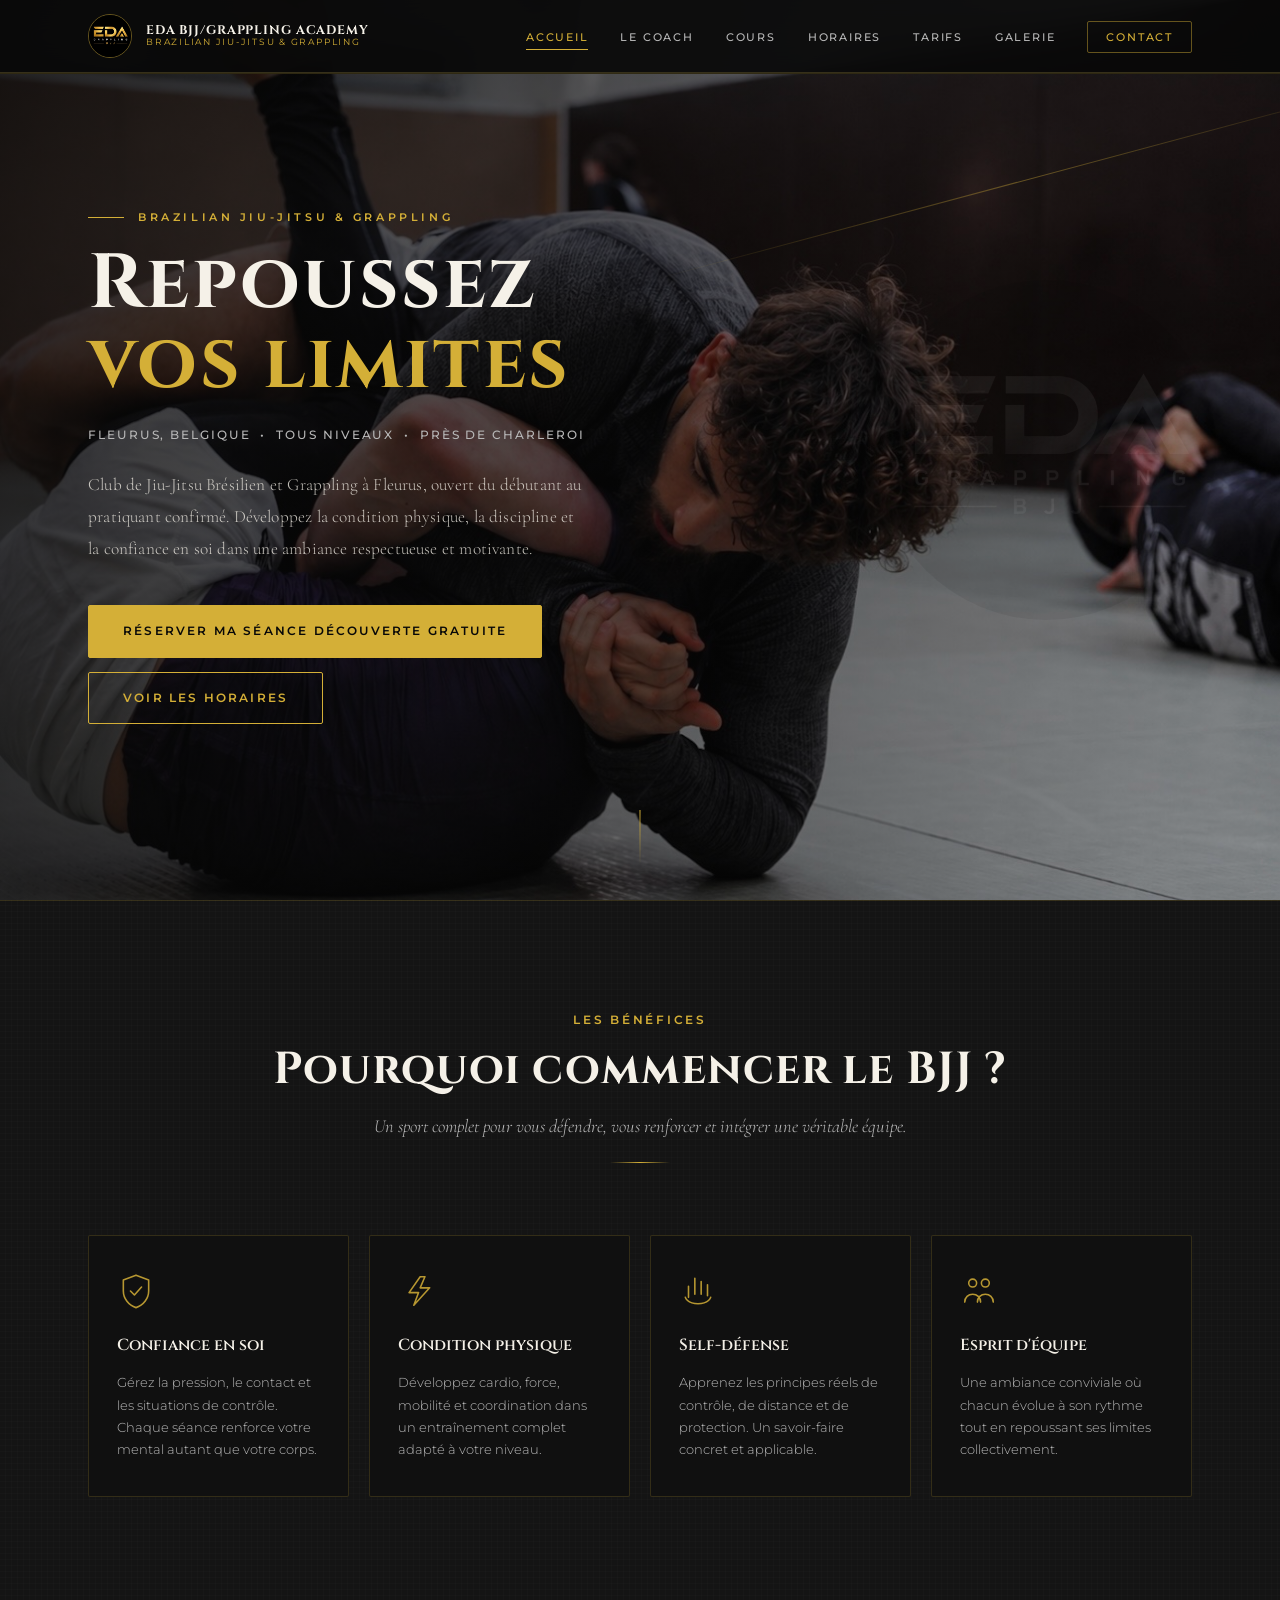
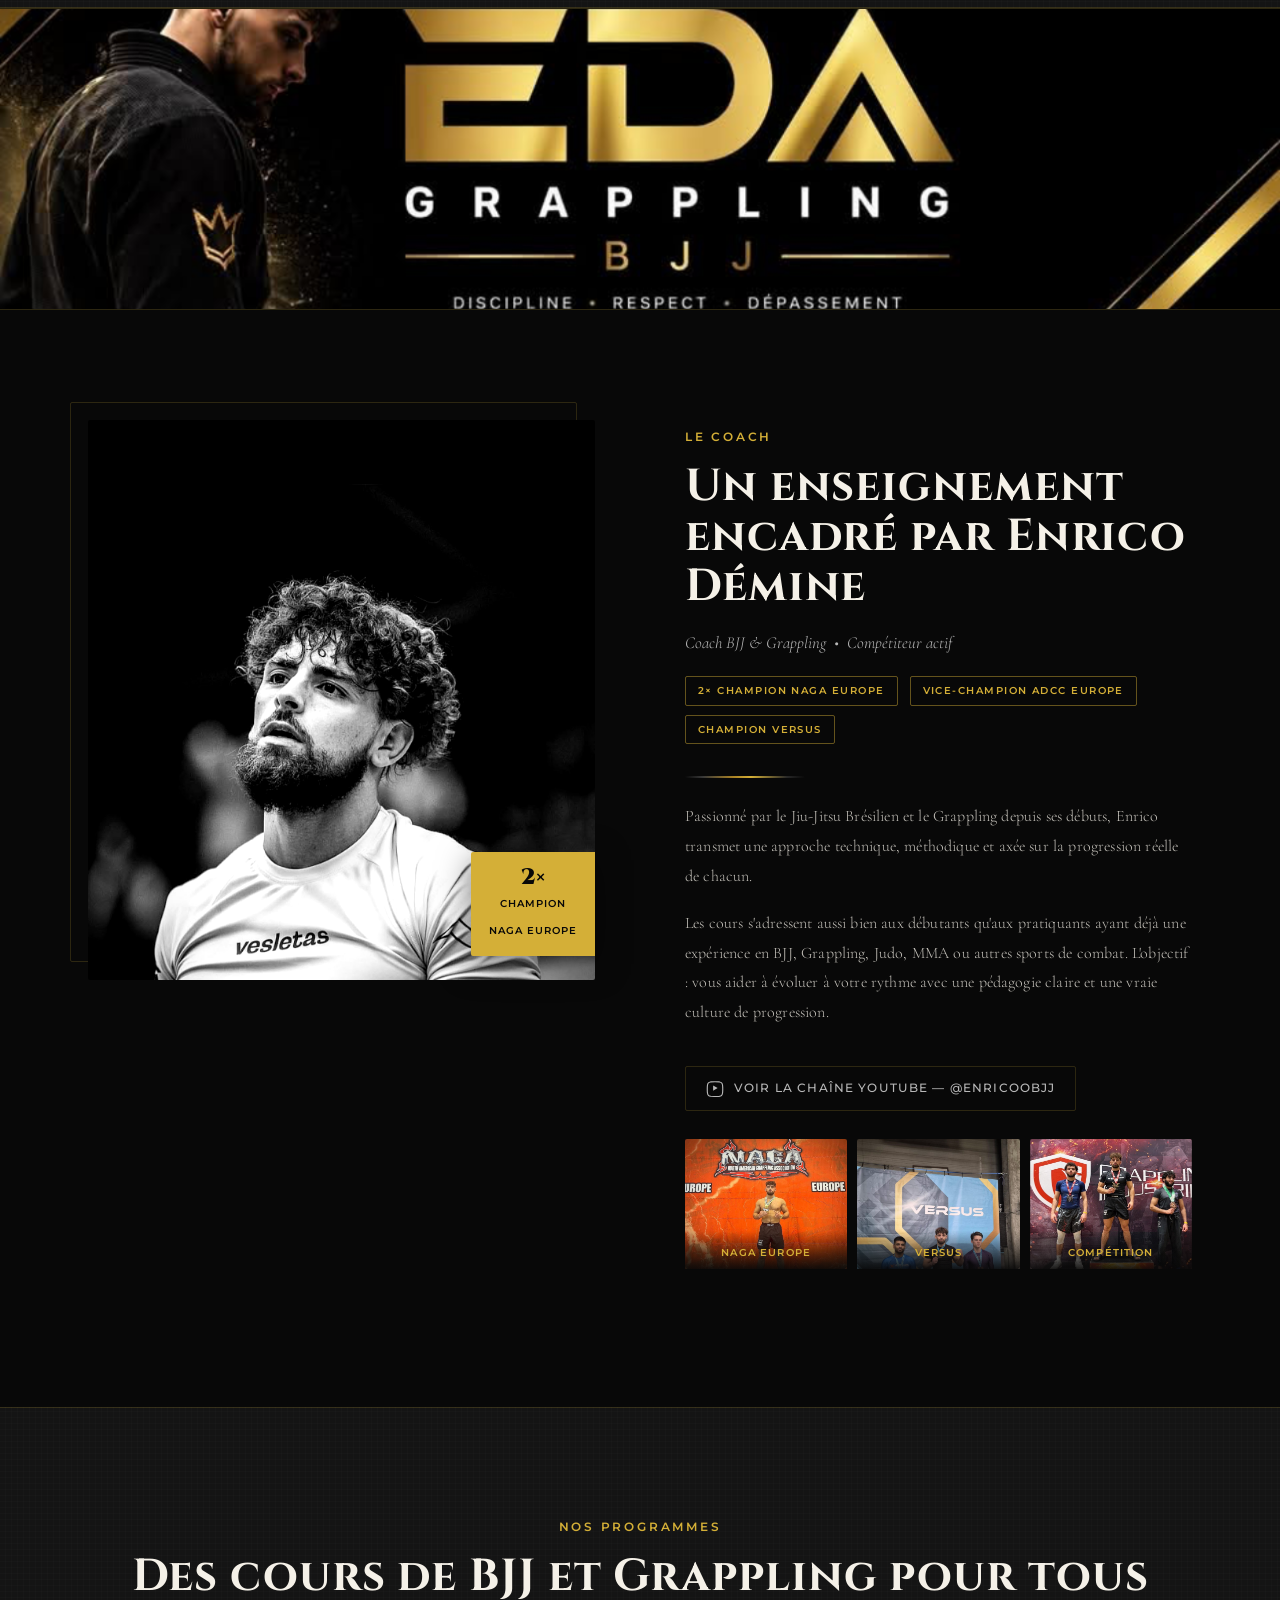
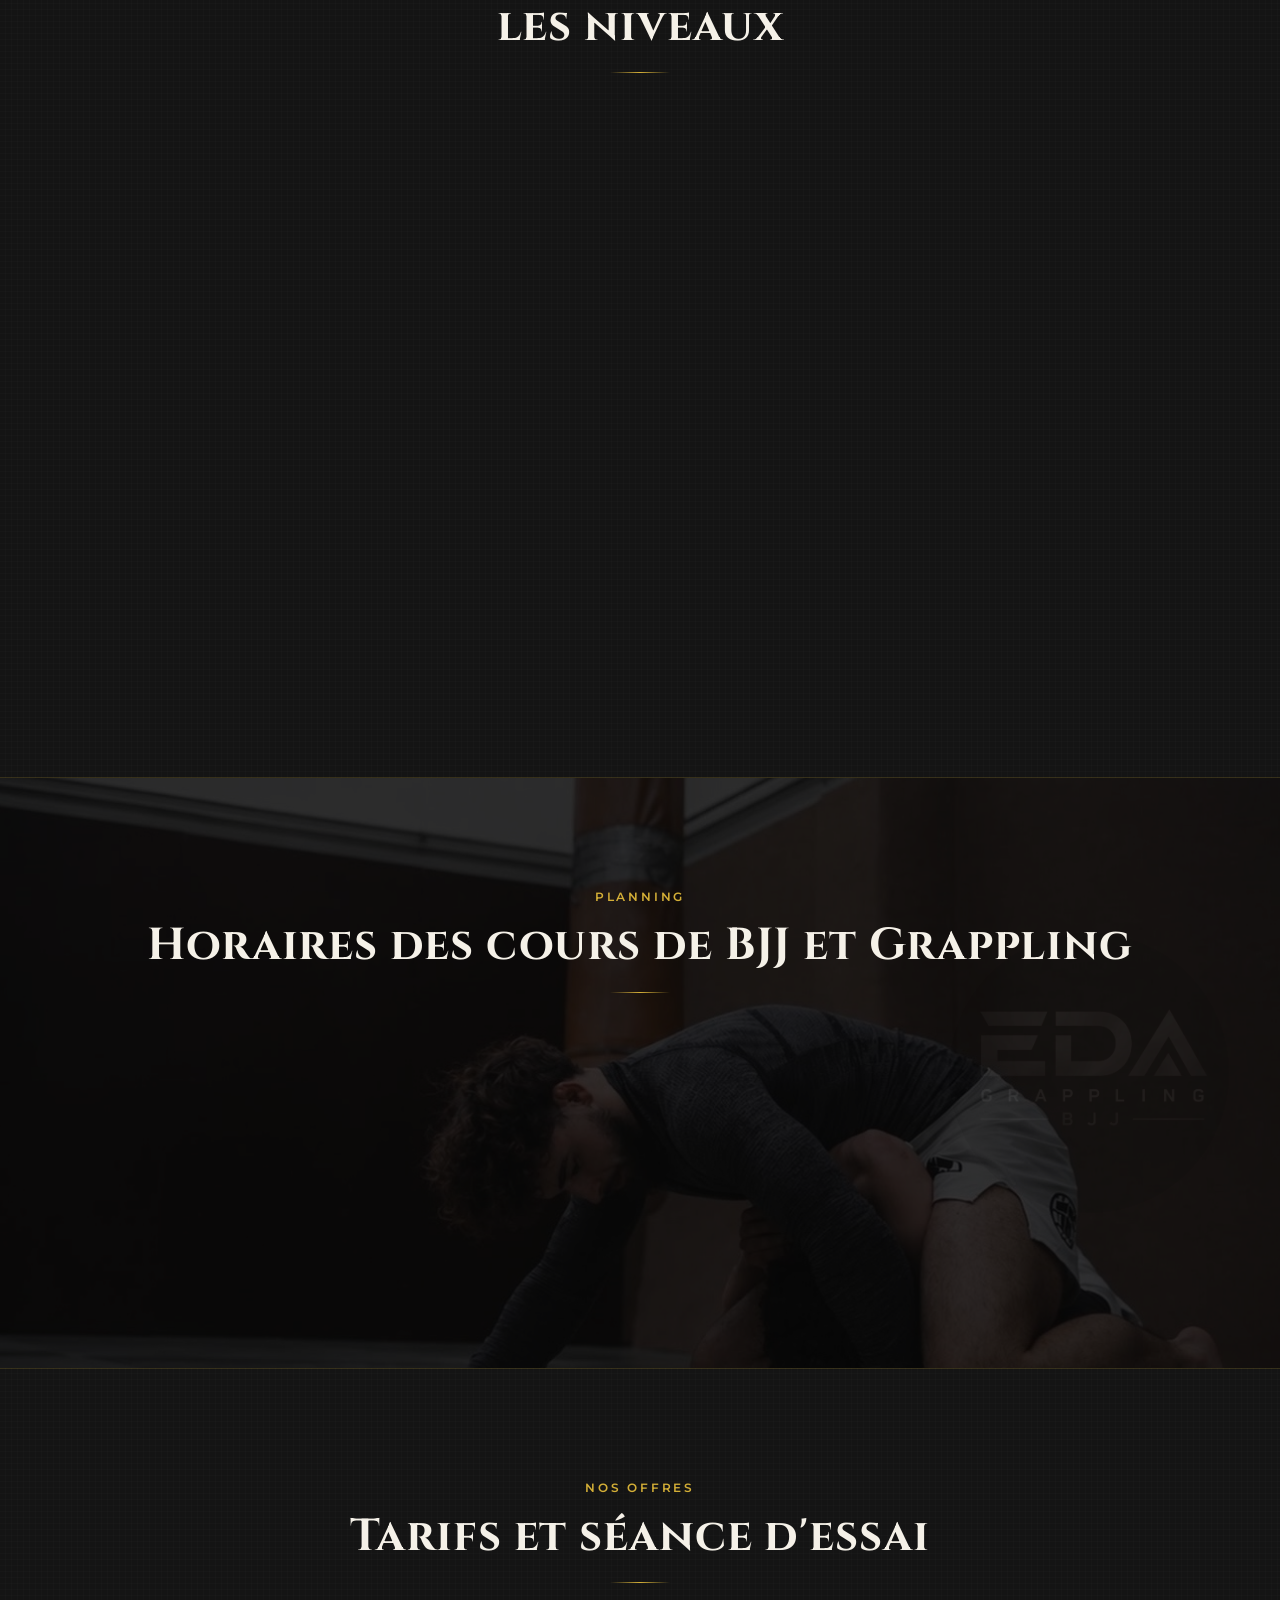
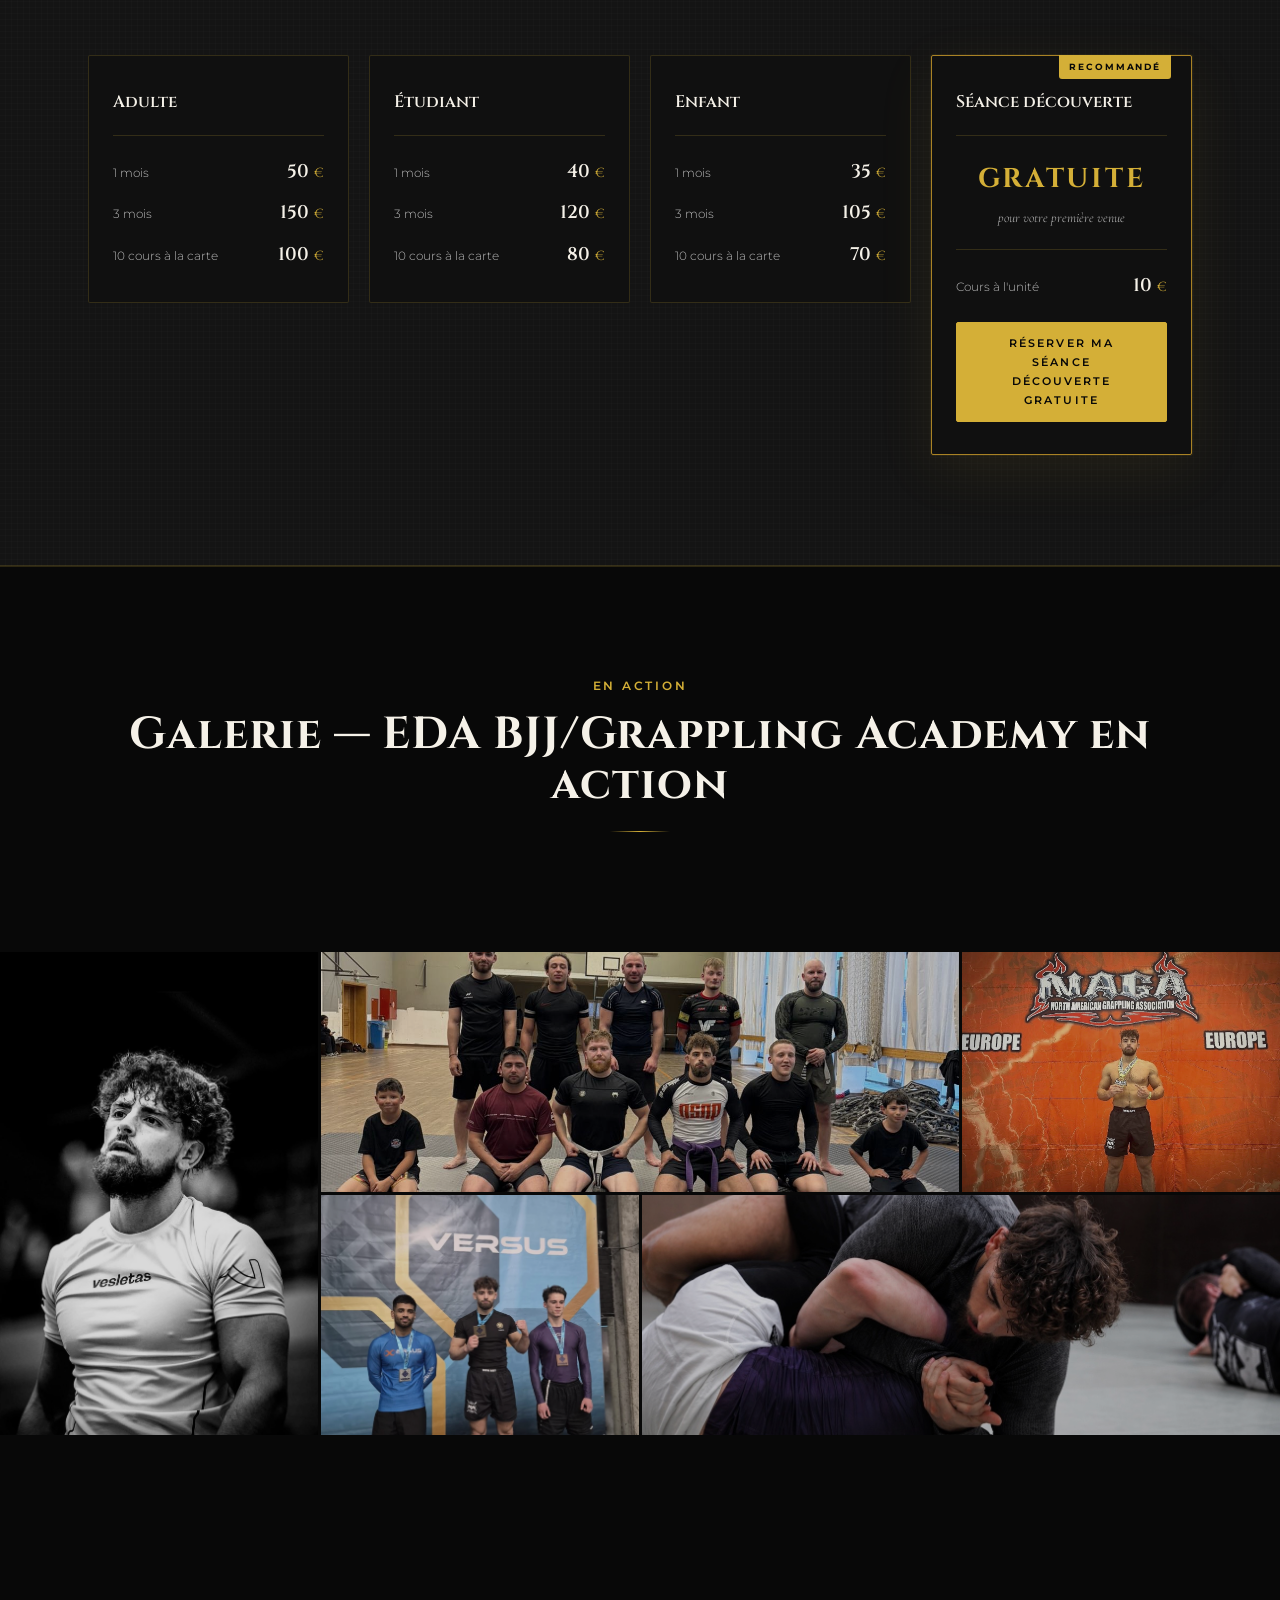
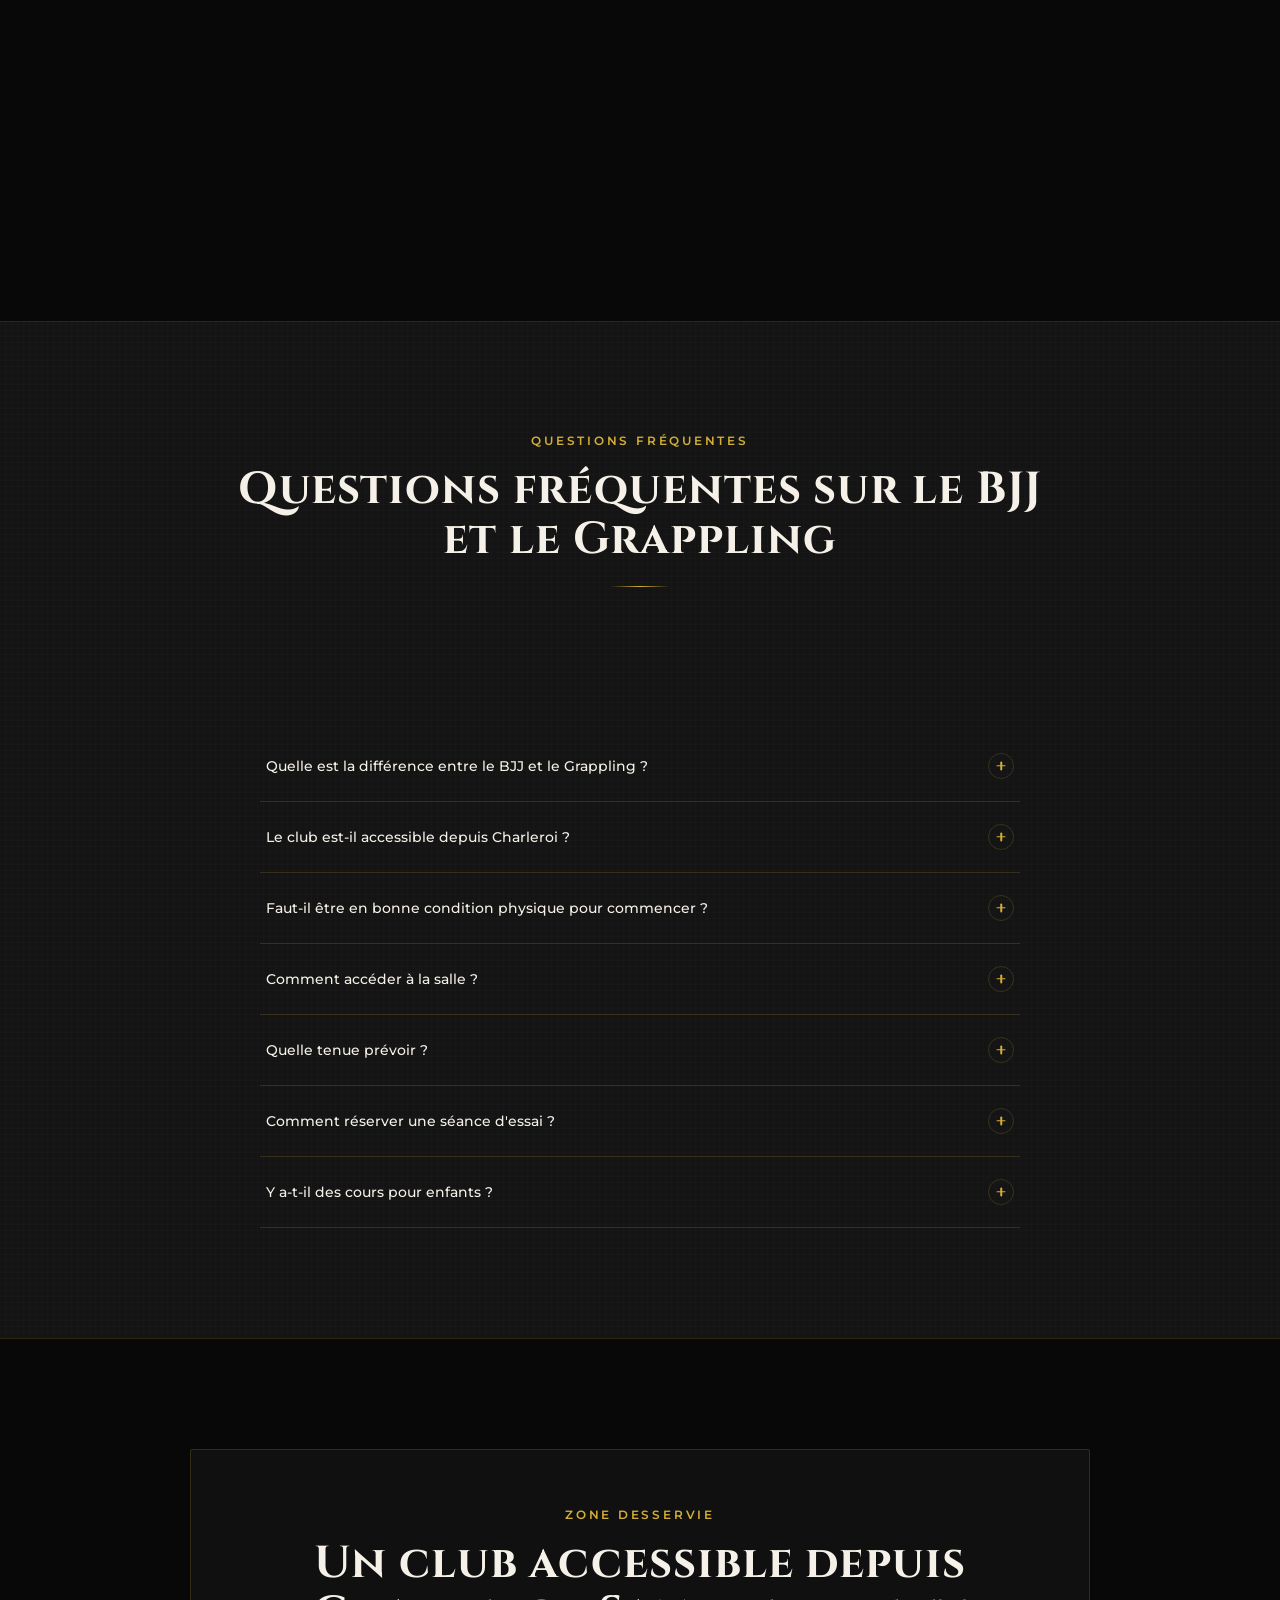
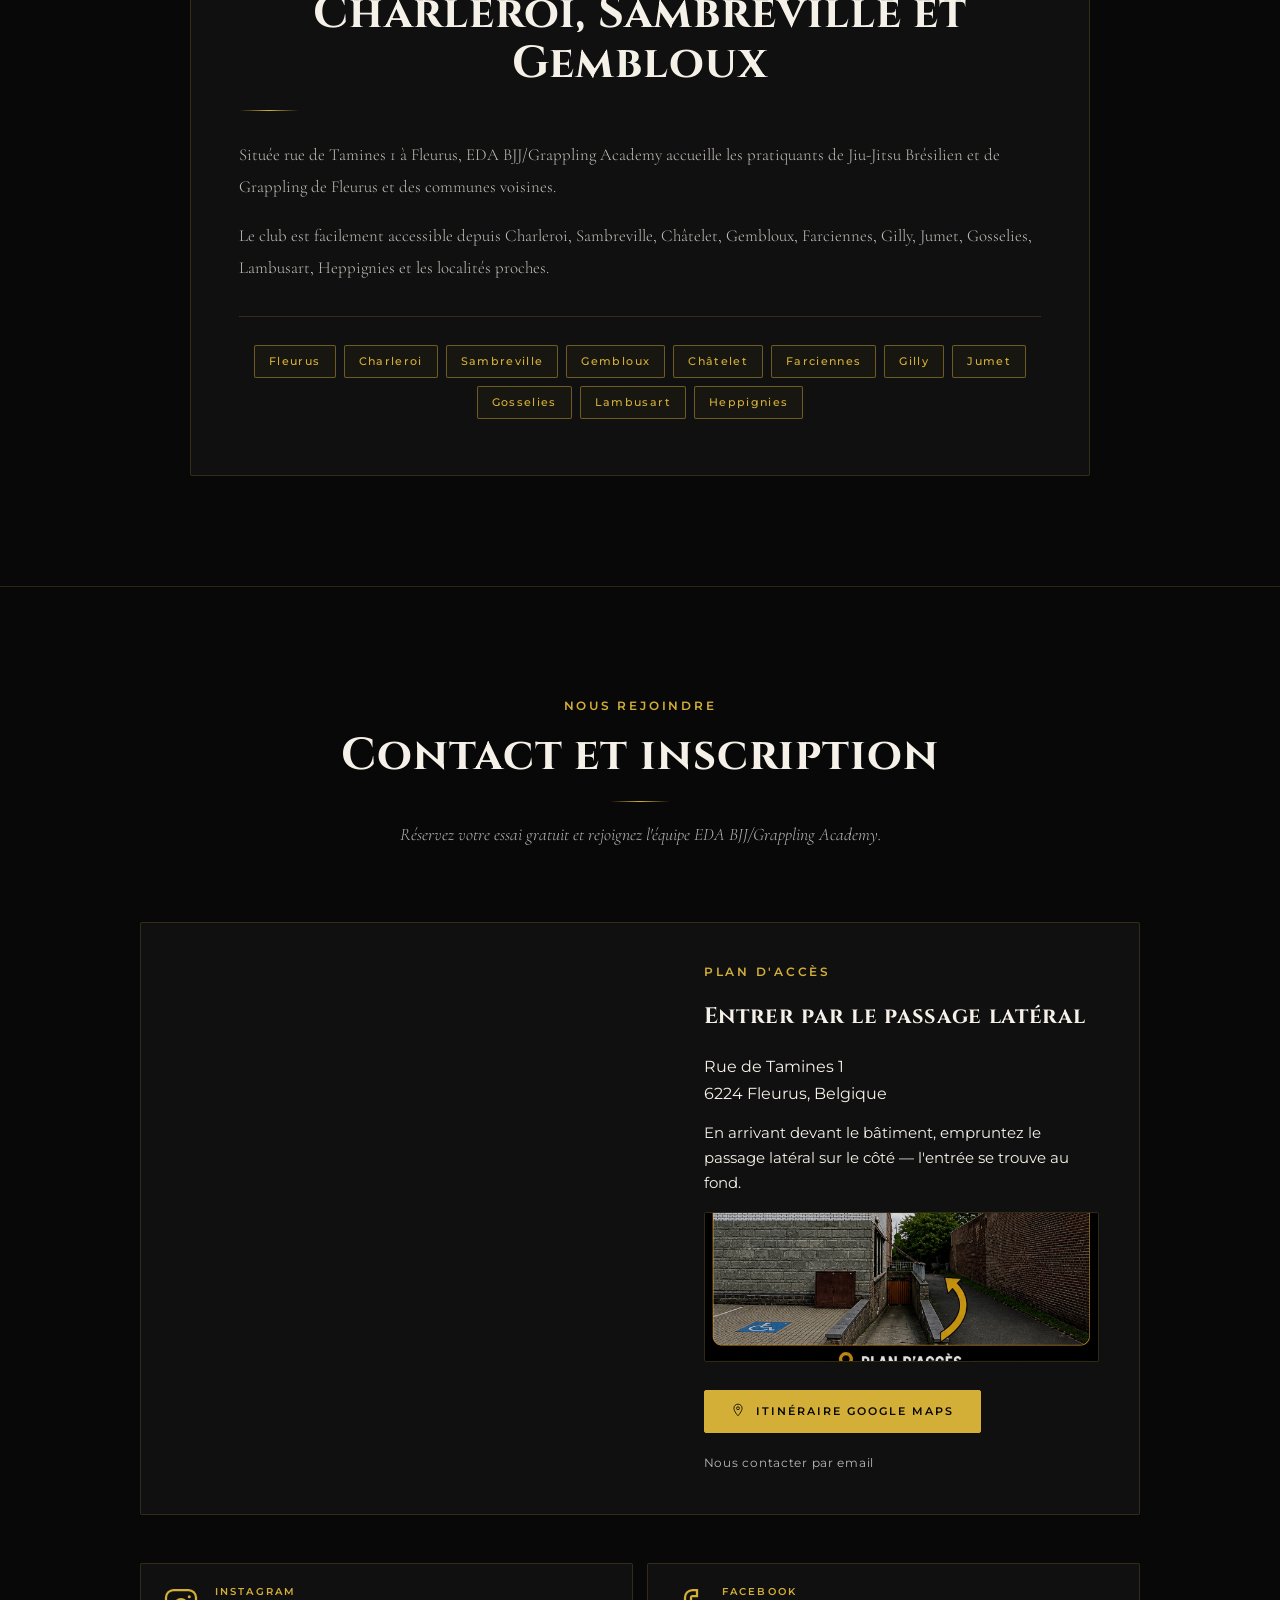
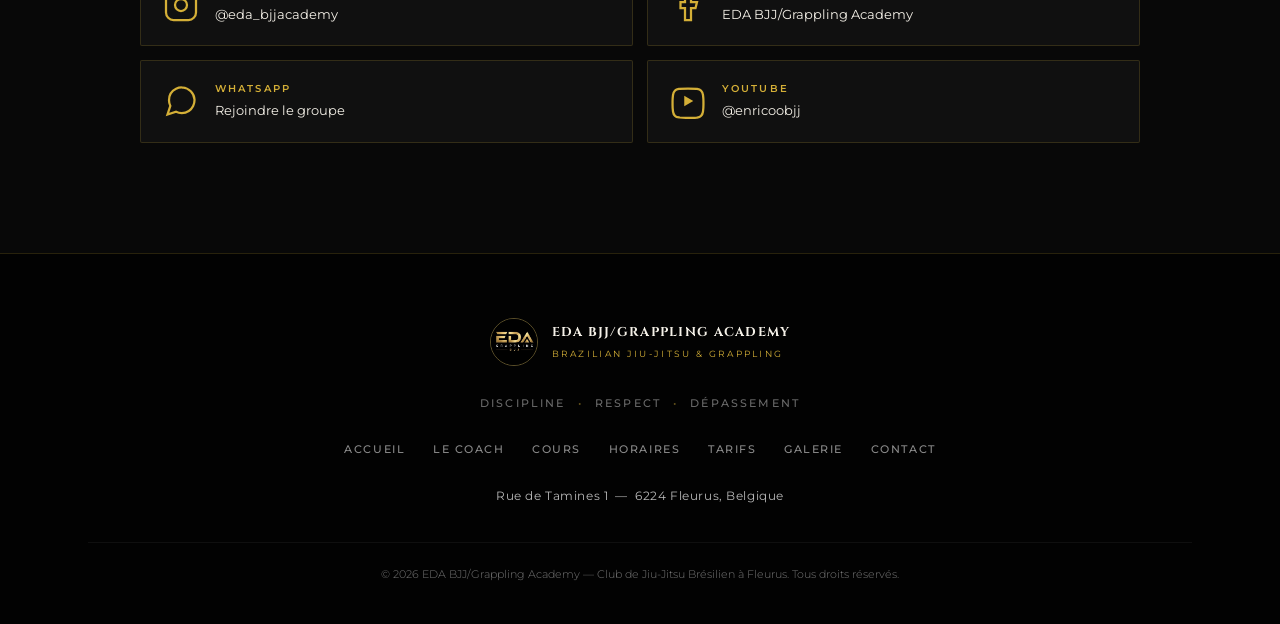
==== index.html @ 8103c277 "Initial commit — EDA BJJ/Grappling Academy v5" ====
﻿<!DOCTYPE html>
<html lang="fr">
<head>
  <meta charset="UTF-8" />
  <meta name="viewport" content="width=device-width, initial-scale=1.0" />
  <meta name="theme-color" content="#080808" />

  <!-- ============================================================ SEO -->
  <title>EDA BJJ/Grappling Academy – Club BJJ & Grappling à Fleurus | Près de Charleroi</title>
  <meta name="description" content="Cours de Jiu-Jitsu Brésilien et Grappling à Fleurus avec Enrico Démine. Accessible depuis Charleroi, Sambreville, Gembloux et Châtelet. Séance d'essai gratuite." />
  <meta name="keywords" content="Jiu-Jitsu Brésilien Fleurus, BJJ Fleurus, Grappling Fleurus, club JJB Fleurus, cours BJJ Charleroi, Grappling Charleroi, club combat au sol Fleurus, BJJ Sambreville, Grappling Gembloux, Enrico Démine, EDA BJJ Grappling Academy" />
  <meta name="author" content="EDA BJJ/Grappling Academy" />
  <meta name="robots" content="index, follow, max-image-preview:large" />
  <meta name="geo.region" content="BE-WHT" />
  <meta name="geo.placename" content="Fleurus" />
  <meta name="geo.position" content="50.4839;4.5478" />
  <meta name="ICBM" content="50.4839, 4.5478" />
  <link rel="canonical" href="https://eda-academy.netlify.app/" />

  <!-- Open Graph (Facebook, WhatsApp, LinkedIn) -->
  <meta property="og:type" content="website" />
  <meta property="og:locale" content="fr_BE" />
  <meta property="og:title" content="EDA BJJ/Grappling Academy | BJJ & Grappling à Fleurus" />
  <meta property="og:description" content="Cours de Jiu-Jitsu Brésilien et Grappling à Fleurus avec Enrico Démine. Club accessible depuis Charleroi, Sambreville, Gembloux et Châtelet." />
  <meta property="og:image" content="https://eda-academy.netlify.app/assets/images/hero-sparring-nogi.jpg" />
  <meta property="og:image:alt" content="Brazilian Jiu-Jitsu et Grappling à EDA BJJ/Grappling Academy Fleurus" />
  <meta property="og:url" content="https://eda-academy.netlify.app/" />
  <meta property="og:site_name" content="EDA BJJ/Grappling Academy" />

  <!-- Twitter Card -->
  <meta name="twitter:card" content="summary_large_image" />
  <meta name="twitter:title" content="EDA BJJ/Grappling Academy — BJJ & Grappling à Fleurus" />
  <meta name="twitter:description" content="Club de Jiu-Jitsu Brésilien à Fleurus près de Charleroi. Coach Enrico Démine. Séance d'essai gratuite." />
  <meta name="twitter:image" content="https://eda-academy.netlify.app/assets/images/hero-sparring-nogi.jpg" />

  <!-- Schema.org Local Business enrichi -->
  <script type="application/ld+json">
  {
    "@context": "https://schema.org",
    "@type": "SportsActivityLocation",
    "@id": "https://eda-academy.netlify.app/#organization",
    "name": "EDA BJJ/Grappling Academy",
    "alternateName": "EDA Academy",
    "description": "Club de Jiu-Jitsu Brésilien et Grappling à Fleurus, encadré par Enrico Démine. Cours pour tous niveaux, débutants bienvenus.",
    "url": "https://eda-academy.netlify.app/",
    "image": "https://eda-academy.netlify.app/assets/images/hero-sparring-nogi.jpg",
    "logo": "https://eda-academy.netlify.app/assets/images/logo-medalion.jpg",
    "email": "enricodemine5@gmail.com",
    "address": {
      "@type": "PostalAddress",
      "streetAddress": "Rue de Tamines 1",
      "postalCode": "6224",
      "addressLocality": "Fleurus",
      "addressRegion": "Hainaut",
      "addressCountry": "BE"
    },
    "geo": {
      "@type": "GeoCoordinates",
      "latitude": 50.4839,
      "longitude": 4.5478
    },
    "areaServed": [
      {"@type": "City", "name": "Fleurus"},
      {"@type": "City", "name": "Charleroi"},
      {"@type": "City", "name": "Sambreville"},
      {"@type": "City", "name": "Gembloux"},
      {"@type": "City", "name": "Châtelet"},
      {"@type": "City", "name": "Farciennes"}
    ],
    "openingHoursSpecification": [
      {
        "@type": "OpeningHoursSpecification",
        "dayOfWeek": ["Monday", "Wednesday"],
        "opens": "19:30",
        "closes": "21:00"
      }
    ],
    "sameAs": [
      "https://www.instagram.com/eda_bjjacademy/",
      "https://www.facebook.com/profile.php?id=61564781205847&locale=fr_FR",
      "https://youtube.com/@enricoobjj"
    ],
    "founder": {
      "@type": "Person",
      "name": "Enrico Démine",
      "jobTitle": "Coach BJJ & Grappling",
      "award": ["2x Champion NAGA Europe", "Vice-champion ADCC Europe", "Champion Versus"]
    },
    "sport": ["Brazilian Jiu-Jitsu", "Grappling", "Combat au sol"],
    "priceRange": "€€"
  }
  </script>

  <!-- Schema FAQ pour rich snippets Google -->
  <script type="application/ld+json">
  {
    "@context": "https://schema.org",
    "@type": "FAQPage",
    "mainEntity": [
      {
        "@type": "Question",
        "name": "Peut-on commencer le Jiu-Jitsu Brésilien sans expérience ?",
        "acceptedAnswer": {
          "@type": "Answer",
          "text": "Oui. Les cours de BJJ et Grappling à EDA BJJ/Grappling Academy sont accessibles aux débutants. Le coach adapte les exercices pour permettre à chacun de progresser à son rythme."
        }
      },
      {
        "@type": "Question",
        "name": "Quelle est la différence entre le BJJ et le Grappling ?",
        "acceptedAnswer": {
          "@type": "Answer",
          "text": "Le Jiu-Jitsu Brésilien se pratique généralement avec kimono, tandis que le Grappling se pratique sans kimono. Les deux disciplines développent le contrôle, les transitions, les soumissions et la compréhension du combat au sol."
        }
      },
      {
        "@type": "Question",
        "name": "Le club est-il accessible depuis Charleroi ?",
        "acceptedAnswer": {
          "@type": "Answer",
          "text": "Oui. EDA BJJ/Grappling Academy est situé à Fleurus, à proximité de Charleroi, Sambreville, Châtelet et Gembloux."
        }
      },
      {
        "@type": "Question",
        "name": "Faut-il être en bonne condition physique pour commencer ?",
        "acceptedAnswer": {
          "@type": "Answer",
          "text": "Non. Le BJJ et le Grappling permettent d'améliorer progressivement la condition physique, la mobilité, la coordination et la confiance en soi."
        }
      },
      {
        "@type": "Question",
        "name": "Comment réserver une séance d'essai ?",
        "acceptedAnswer": {
          "@type": "Answer",
          "text": "Vous pouvez contacter EDA BJJ/Grappling Academy par email à enricodemine5@gmail.com, via Facebook ou Instagram pour organiser une première séance gratuite."
        }
      },
      {
        "@type": "Question",
        "name": "Comment accéder à la salle EDA BJJ/Grappling Academy ?",
        "acceptedAnswer": {
          "@type": "Answer",
          "text": "L'entrée se fait par le passage latéral du bâtiment, au Rue de Tamines 1, 6224 Fleurus."
        }
      },
      {
        "@type": "Question",
        "name": "Quelle tenue prévoir pour un cours de BJJ ou Grappling ?",
        "acceptedAnswer": {
          "@type": "Answer",
          "text": "Un t-shirt, un short sans tirette et une bouteille d'eau suffisent pour commencer. Pour le BJJ, le coach vous conseillera sur le kimono par la suite."
        }
      },
      {
        "@type": "Question",
        "name": "Y a-t-il des cours de BJJ pour enfants à Fleurus ?",
        "acceptedAnswer": {
          "@type": "Answer",
          "text": "Des tarifs enfants sont disponibles à EDA BJJ/Grappling Academy Fleurus. Contactez Enrico directement pour connaître les modalités et créneaux adaptés aux plus jeunes."
        }
      }
    ]
  }
  </script>

  <!-- Favicon -->
  <link rel="icon" type="image/png" href="assets/images/eda-bjj-grappling-academy-logo-officiel.png" />
  <link rel="apple-touch-icon" href="assets/images/eda-bjj-grappling-academy-logo-officiel.png" />

  <!-- Fonts -->
  <link rel="preconnect" href="https://fonts.googleapis.com" />
  <link rel="preconnect" href="https://fonts.gstatic.com" crossorigin />
  <link href="https://fonts.googleapis.com/css2?family=Cinzel:wght@400;600;700;900&family=Cormorant+Garamond:ital,wght@0,300;0,400;0,600;1,300;1,400&family=Montserrat:wght@300;400;500;600;700&display=swap" rel="stylesheet" />

  <!-- Preload LCP : image hero chargée en priorité absolue -->
  <link rel="preload" as="image" href="assets/images/hero-sparring-nogi.jpg" fetchpriority="high" />

  <link rel="stylesheet" href="style.css" />
</head>
<body>

  <a href="#main" class="skip-link">Aller au contenu principal</a>
  <div class="scroll-progress" id="scroll-progress" aria-hidden="true"></div>

  <!-- H1 SEO unique caché visuellement mais lu par Google et lecteurs d'écran -->
  <h1 class="visually-hidden">Club de Jiu-Jitsu Brésilien et Grappling à Fleurus, près de Charleroi</h1>

  <!-- ============================================================ HEADER -->
  <header class="header" id="header">
    <div class="header__inner container">
      <a href="#accueil" class="header__brand" aria-label="EDA BJJ/Grappling Academy — Accueil">
        <img src="assets/images/eda-bjj-grappling-academy-logo-officiel.png" alt="Logo EDA BJJ/Grappling Academy Fleurus" class="logo-medal-img" width="44" height="44" />
        <div class="header__brand-text">
          <span class="header__brand-name">EDA BJJ/GRAPPLING ACADEMY</span>
          <span class="header__brand-sub">Brazilian Jiu-Jitsu & Grappling</span>
        </div>
      </a>
      <nav class="nav" id="nav" aria-label="Navigation principale">
        <ul class="nav__list">
          <li><a href="#accueil"  class="nav__link">Accueil</a></li>
          <li><a href="#coach"    class="nav__link">Le Coach</a></li>
          <li><a href="#cours"    class="nav__link">Cours</a></li>
          <li><a href="#horaires" class="nav__link">Horaires</a></li>
          <li><a href="#tarifs"   class="nav__link">Tarifs</a></li>
          <li><a href="#galerie"  class="nav__link">Galerie</a></li>
          <li><a href="#contact"  class="nav__link nav__link--cta">Contact</a></li>
        </ul>
      </nav>
      <button class="burger" id="burger" aria-label="Ouvrir le menu" aria-expanded="false">
        <span class="burger__line"></span>
        <span class="burger__line"></span>
        <span class="burger__line"></span>
      </button>
    </div>
    <div class="mobile-menu" id="mobile-menu" aria-hidden="true">
      <ul class="mobile-menu__list">
        <li><a href="#accueil"  class="mobile-menu__link">Accueil</a></li>
        <li><a href="#coach"    class="mobile-menu__link">Le Coach</a></li>
        <li><a href="#cours"    class="mobile-menu__link">Cours</a></li>
        <li><a href="#horaires" class="mobile-menu__link">Horaires</a></li>
        <li><a href="#tarifs"   class="mobile-menu__link">Tarifs</a></li>
        <li><a href="#galerie"  class="mobile-menu__link">Galerie</a></li>
        <li><a href="#contact"  class="mobile-menu__link">Contact</a></li>
      </ul>
    </div>
  </header>

  <main id="main">

  <!-- ============================================================ HERO -->
  <section class="hero" id="accueil" aria-label="Accueil EDA BJJ/Grappling Academy">
    <img src="assets/images/hero-sparring-nogi.jpg" alt="Entraînement de Brazilian Jiu-Jitsu à EDA BJJ/Grappling Academy Fleurus" class="hero__bg-img" width="1289" height="1023" fetchpriority="high" />
    <div class="hero__overlay"></div>
    <div class="hero__diagonal" aria-hidden="true"></div>
    <div class="hero__watermark" aria-hidden="true">
      <img src="assets/images/eda-bjj-grappling-academy-logo-officiel.png" alt="" loading="lazy" width="340" height="340" />
    </div>

    <div class="hero__inner container">
      <div class="hero__content">
        <p class="hero__surtitle">BRAZILIAN JIU-JITSU & GRAPPLING</p>
        <!-- Titre stylistique (présentation visuelle) -->
        <p class="hero__title hero__title--visual" aria-hidden="true">
          Repoussez<br />
          <span class="hero__title--accent">vos limites</span>
        </p>
        <p class="hero__sub">Fleurus, Belgique &nbsp;•&nbsp; Tous niveaux &nbsp;•&nbsp; Près de Charleroi</p>
        <p class="hero__text">
          Club de Jiu-Jitsu Brésilien et Grappling à Fleurus, ouvert du débutant au pratiquant confirmé. Développez la condition physique, la discipline et la confiance en soi dans une ambiance respectueuse et motivante.
        </p>
        <div class="hero__ctas">
          <a href="#contact"  class="btn btn--primary">Réserver ma séance découverte gratuite</a>
          <a href="#horaires" class="btn btn--outline">Voir les horaires</a>
        </div>
      </div>
    </div>
    <div class="hero__scroll" aria-hidden="true"><span class="hero__scroll-line"></span></div>
  </section>


  <!-- ============================================================ POURQUOI -->
  <section class="section why" id="pourquoi" aria-label="Pourquoi commencer le BJJ">
    <div class="container">
      <div class="section-header">
        <p class="section-surtitle">LES BÉNÉFICES</p>
        <h2 class="section-title">Pourquoi commencer le BJJ&nbsp;?</h2>
        <p class="section-subtitle">Un sport complet pour vous défendre, vous renforcer et intégrer une véritable équipe.</p>
        <div class="section-divider"></div>
      </div>
      <div class="why__grid">
        <div class="why__card reveal">
          <div class="why__card-icon" aria-hidden="true"><svg viewBox="0 0 48 48" fill="none"><path d="M24 4L8 10v14c0 9.4 6.8 18.2 16 21 9.2-2.8 16-11.6 16-21V10L24 4z" stroke="currentColor" stroke-width="2" stroke-linejoin="round"/><path d="M17 24l5 5 9-10" stroke="currentColor" stroke-width="2" stroke-linecap="round" stroke-linejoin="round"/></svg></div>
          <h3 class="why__card-title">Confiance en soi</h3>
          <p class="why__card-text">Gérez la pression, le contact et les situations de contrôle. Chaque séance renforce votre mental autant que votre corps.</p>
        </div>
        <div class="why__card reveal">
          <div class="why__card-icon" aria-hidden="true"><svg viewBox="0 0 48 48" fill="none"><path d="M28 6L14 26h12l-6 16 20-22H28L34 6z" stroke="currentColor" stroke-width="2" stroke-linejoin="round"/></svg></div>
          <h3 class="why__card-title">Condition physique</h3>
          <p class="why__card-text">Développez cardio, force, mobilité et coordination dans un entraînement complet adapté à votre niveau.</p>
        </div>
        <div class="why__card reveal">
          <div class="why__card-icon" aria-hidden="true"><svg viewBox="0 0 48 48" fill="none"><path d="M20 8v20M28 12v16M12 18v14M36 16v14" stroke="currentColor" stroke-width="2" stroke-linecap="round"/><path d="M8 32c0 0 2 8 16 8s16-8 16-8" stroke="currentColor" stroke-width="2" stroke-linecap="round"/></svg></div>
          <h3 class="why__card-title">Self-défense</h3>
          <p class="why__card-text">Apprenez les principes réels de contrôle, de distance et de protection. Un savoir-faire concret et applicable.</p>
        </div>
        <div class="why__card reveal">
          <div class="why__card-icon" aria-hidden="true"><svg viewBox="0 0 48 48" fill="none"><circle cx="16" cy="14" r="5" stroke="currentColor" stroke-width="2"/><circle cx="32" cy="14" r="5" stroke="currentColor" stroke-width="2"/><path d="M6 38c0-6 4.5-10 10-10s10 4 10 10" stroke="currentColor" stroke-width="2" stroke-linecap="round"/><path d="M22 38c0-6 4.5-10 10-10s10 4 10 10" stroke="currentColor" stroke-width="2" stroke-linecap="round"/></svg></div>
          <h3 class="why__card-title">Esprit d'équipe</h3>
          <p class="why__card-text">Une ambiance conviviale où chacun évolue à son rythme tout en repoussant ses limites collectivement.</p>
        </div>
      </div>
    </div>
  </section>


  <!-- ============================================================ BANNIÈRE OFFICIELLE -->
  <section class="valeurs-club" aria-label="EDA BJJ/Grappling Academy — Discipline, Respect, Dépassement">
    <div class="valeurs-club__inner">
      <img
        src="assets/images/eda-bjj-grappling-academy-banniere-officielle.png"
        alt="EDA BJJ/Grappling Academy — Discipline, Respect, Dépassement — Club de Brazilian Jiu-Jitsu et Grappling à Fleurus"
        class="valeurs-club__img"
        loading="lazy"
        width="1080"
        height="1920"
      />
    </div>
  </section>

  <!-- ============================================================ COACH -->
  <section class="section coach" id="coach" aria-label="Le coach Enrico Démine">
    <div class="container">
      <div class="coach__inner">
        <div class="coach__image-wrap reveal">
          <img src="assets/images/coach-portrait-nb.jpg" alt="Enrico Démine, coach de Jiu-Jitsu Brésilien et Grappling à Fleurus" class="coach__photo" loading="lazy" width="1290" height="1955" />
          <div class="coach__image-accent" aria-hidden="true"></div>
          <div class="coach__photo-badge" aria-hidden="true">
            <span class="coach__photo-badge-num">2×</span>
            <span class="coach__photo-badge-text">Champion<br>NAGA Europe</span>
          </div>
        </div>

        <div class="coach__content reveal">
          <p class="section-surtitle">LE COACH</p>
          <h2 class="section-title">Un enseignement encadré par Enrico Démine</h2>
          <p class="coach__subtitle">Coach BJJ &amp; Grappling &nbsp;•&nbsp; Compétiteur actif</p>
          <div class="coach__badges">
            <span class="badge">2× Champion NAGA Europe</span>
            <span class="badge">Vice-champion ADCC Europe</span>
            <span class="badge">Champion Versus</span>
          </div>
          <div class="section-divider--belt" style="margin:0 0 24px 0;"></div>
          <p class="coach__text">Passionné par le Jiu-Jitsu Brésilien et le Grappling depuis ses débuts, Enrico transmet une approche technique, méthodique et axée sur la progression réelle de chacun.</p>
          <p class="coach__text">Les cours s'adressent aussi bien aux débutants qu'aux pratiquants ayant déjà une expérience en BJJ, Grappling, Judo, MMA ou autres sports de combat. L'objectif : vous aider à évoluer à votre rythme avec une pédagogie claire et une vraie culture de progression.</p>

          <a href="https://youtube.com/@enricoobjj" target="_blank" rel="noopener noreferrer" class="coach__youtube" aria-label="Chaîne YouTube d'Enrico Démine — @enricoobjj">
            <svg viewBox="0 0 24 24" fill="none" stroke="currentColor" stroke-width="1.5" width="18" height="18" aria-hidden="true"><path d="M22 8s-.3-2-1.2-2.8c-1.1-1.2-2.4-1.2-3-1.3C15.6 3.7 12 3.7 12 3.7s-3.6 0-5.8.2c-.6.1-1.9.1-3 1.3C2.3 6 2 8 2 8S1.7 10.3 1.7 12.5v2.1C1.7 16.8 2 19 2 19s.3 2 1.2 2.8c1.1 1.2 2.6 1.1 3.3 1.2C8.8 23.2 12 23.3 12 23.3s3.6 0 5.8-.2c.6-.1 1.9-.1 3-1.3.9-.8 1.2-2.8 1.2-2.8s.3-2.3.3-4.5v-2.1C22.3 10.3 22 8 22 8z"/><polygon points="9.5,15.5 15.5,12 9.5,8.5" fill="currentColor" stroke="none"/></svg>
            Voir la chaîne YouTube — @enricoobjj
          </a>

          <div class="coach__gallery">
            <div class="coach__gallery-item">
              <img src="assets/images/palmares-naga-europe.jpg" alt="Enrico Démine, champion NAGA Europe BJJ" loading="lazy" width="1289" height="954" />
              <span class="coach__gallery-caption">NAGA Europe</span>
            </div>
            <div class="coach__gallery-item">
              <img src="assets/images/palmares-versus-podium.jpg" alt="Podium Versus — compétition Grappling" loading="lazy" width="1289" height="1709" />
              <span class="coach__gallery-caption">Versus</span>
            </div>
            <div class="coach__gallery-item">
              <img src="assets/images/palmares-podium-gi.jpg" alt="Podium Grappling Industries — Enrico Démine, 1re place" loading="lazy" width="1290" height="1315" />
              <span class="coach__gallery-caption">Compétition</span>
            </div>
          </div>
        </div>
      </div>
    </div>
  </section>


  <!-- ============================================================ COURS -->
  <section class="section courses" id="cours" aria-label="Nos cours de BJJ et Grappling">
    <div class="container">
      <div class="section-header">
        <p class="section-surtitle">NOS PROGRAMMES</p>
        <h2 class="section-title">Des cours de BJJ et Grappling pour tous les niveaux</h2>
        <div class="section-divider"></div>
      </div>
      <div class="courses__grid">
        <div class="courses__card reveal">
          <div class="courses__card-img-wrap">
            <img src="assets/images/training-sol-grappling.jpg" alt="Entraînement grappling au sol à EDA BJJ/Grappling Academy Fleurus" class="courses__card-img" loading="lazy" width="1289" height="844" />
          </div>
          <div class="courses__card-body">
            <div class="courses__card-num" aria-hidden="true">01</div>
            <h3 class="courses__card-title">Brazilian Jiu-Jitsu</h3>
            <p class="courses__card-text">Travail avec kimono : contrôle, positions, transitions et soumissions dans une progression structurée.</p>
          </div>
        </div>
        <div class="courses__card reveal">
          <div class="courses__card-img-wrap">
            <img src="assets/images/hero-sparring-nogi.jpg" alt="Cours de Grappling No-Gi à EDA BJJ/Grappling Academy Fleurus" class="courses__card-img" loading="lazy" width="1289" height="1023" />
          </div>
          <div class="courses__card-body">
            <div class="courses__card-num" aria-hidden="true">02</div>
            <h3 class="courses__card-title">Grappling No-Gi</h3>
            <p class="courses__card-text">Lutte au sol sans kimono : mobilité, contrôle, enchaînements et efficacité en situation réelle.</p>
          </div>
        </div>
        <div class="courses__card reveal">
          <div class="courses__card-img-wrap">
            <img src="assets/images/entrainement-bjj-collectif-eda-fleurus.jpg" alt="Cours collectif de BJJ et Grappling pour débutants à EDA BJJ/Grappling Academy Fleurus" class="courses__card-img" loading="lazy" width="1289" height="1613" />
          </div>
          <div class="courses__card-body">
            <div class="courses__card-num" aria-hidden="true">03</div>
            <h3 class="courses__card-title">Débutants</h3>
            <p class="courses__card-text">Aucun prérequis. Accompagnement étape par étape dans une ambiance conviviale et bienveillante.</p>
          </div>
        </div>
      </div>
      <div class="courses__cta reveal">
        <a href="#contact" class="btn btn--primary">Réserver ma séance découverte gratuite</a>
      </div>
    </div>
  </section>


  <!-- ============================================================ HORAIRES -->
  <section class="section schedule" id="horaires" aria-label="Horaires des cours">
    <img src="assets/images/training-sol-grappling.jpg" alt="" class="schedule__bg-img" loading="lazy" width="1289" height="844" />
    <div class="schedule__overlay"></div>
    <div class="schedule__watermark" aria-hidden="true">
      <img src="assets/images/eda-bjj-grappling-academy-logo-officiel.png" alt="" loading="lazy" width="340" height="340" />
    </div>
    <div class="container schedule__content">
      <div class="section-header">
        <p class="section-surtitle">PLANNING</p>
        <h2 class="section-title">Horaires des cours de BJJ et Grappling</h2>
        <div class="section-divider"></div>
      </div>
      <div class="schedule__grid">
        <div class="schedule__day reveal">
          <div class="schedule__day-header"><span class="schedule__day-name">Lundi</span></div>
          <ul class="schedule__list">
            <li class="schedule__item"><span class="schedule__time">19h30 – 21h00</span><span class="schedule__course">GI + NOGI</span></li>
          </ul>
        </div>
        <div class="schedule__day reveal">
          <div class="schedule__day-header"><span class="schedule__day-name">Mercredi</span></div>
          <ul class="schedule__list">
            <li class="schedule__item"><span class="schedule__time">19h30 – 21h00</span><span class="schedule__course">GI + NOGI</span></li>
          </ul>
        </div>
      </div>
      <p class="schedule__note reveal">2 cours par semaine pour le moment &nbsp;—&nbsp; évolution possible selon la demande.</p>
    </div>
  </section>


  <!-- ============================================================ TARIFS -->
  <section class="section pricing" id="tarifs" aria-label="Tarifs et séance d'essai">
    <div class="container">
      <div class="section-header">
        <p class="section-surtitle">NOS OFFRES</p>
        <h2 class="section-title">Tarifs et séance d'essai</h2>
        <div class="section-divider"></div>
      </div>
      <div class="pricing__grid">
        <div class="pricing__card reveal">
          <div class="pricing__card-header"><h3 class="pricing__card-title">Adulte</h3></div>
          <ul class="pricing__list">
            <li class="pricing__item"><span class="pricing__label">1 mois</span><span class="pricing__price">50 <span class="pricing__currency">€</span></span></li>
            <li class="pricing__item"><span class="pricing__label">3 mois</span><span class="pricing__price">150 <span class="pricing__currency">€</span></span></li>
            <li class="pricing__item"><span class="pricing__label">10 cours à la carte</span><span class="pricing__price">100 <span class="pricing__currency">€</span></span></li>
          </ul>
        </div>
        <div class="pricing__card reveal">
          <div class="pricing__card-header"><h3 class="pricing__card-title">Étudiant</h3></div>
          <ul class="pricing__list">
            <li class="pricing__item"><span class="pricing__label">1 mois</span><span class="pricing__price">40 <span class="pricing__currency">€</span></span></li>
            <li class="pricing__item"><span class="pricing__label">3 mois</span><span class="pricing__price">120 <span class="pricing__currency">€</span></span></li>
            <li class="pricing__item"><span class="pricing__label">10 cours à la carte</span><span class="pricing__price">80 <span class="pricing__currency">€</span></span></li>
          </ul>
        </div>
        <div class="pricing__card reveal">
          <div class="pricing__card-header"><h3 class="pricing__card-title">Enfant</h3></div>
          <ul class="pricing__list">
            <li class="pricing__item"><span class="pricing__label">1 mois</span><span class="pricing__price">35 <span class="pricing__currency">€</span></span></li>
            <li class="pricing__item"><span class="pricing__label">3 mois</span><span class="pricing__price">105 <span class="pricing__currency">€</span></span></li>
            <li class="pricing__item"><span class="pricing__label">10 cours à la carte</span><span class="pricing__price">70 <span class="pricing__currency">€</span></span></li>
          </ul>
        </div>
        <div class="pricing__card pricing__card--featured reveal">
          <div class="pricing__card-badge">Recommandé</div>
          <div class="pricing__card-header"><h3 class="pricing__card-title">Séance découverte</h3></div>
          <div class="pricing__featured-price">
            <span class="pricing__free">GRATUITE</span>
            <p class="pricing__free-sub">pour votre première venue</p>
          </div>
          <div class="pricing__divider" aria-hidden="true"></div>
          <ul class="pricing__list">
            <li class="pricing__item"><span class="pricing__label">Cours à l'unité</span><span class="pricing__price">10 <span class="pricing__currency">€</span></span></li>
          </ul>
          <a href="#contact" class="btn btn--primary btn--sm">Réserver ma séance découverte gratuite</a>
        </div>
      </div>
    </div>
  </section>


  <!-- ============================================================ GALERIE -->
  <section class="section gallery" id="galerie" aria-label="Galerie photos">
    <div class="container">
      <div class="section-header">
        <p class="section-surtitle">EN ACTION</p>
        <h2 class="section-title">Galerie — EDA BJJ/Grappling Academy en action</h2>
        <div class="section-divider"></div>
      </div>
    </div>
    <div class="gallery__grid">
      <div class="gallery__item gallery__item--tall reveal" role="button" tabindex="0" aria-label="Agrandir : Portrait d'Enrico Démine, coach BJJ et Grappling">
        <img src="assets/images/coach-portrait-nb.jpg" alt="Portrait d'Enrico Démine, coach BJJ et Grappling à Fleurus" loading="lazy" width="1290" height="1955" />
        <div class="gallery__item-overlay"><span>Enrico en compétition</span></div>
      </div>
      <div class="gallery__item gallery__item--wide reveal" role="button" tabindex="0" aria-label="Agrandir : Photo de groupe EDA BJJ/Grappling Academy">
        <img src="assets/images/membres-eda-bjj-grappling-academy-fleurus.jpg" alt="Photo de groupe — membres de l'EDA BJJ/Grappling Academy à Fleurus, adultes et enfants sur le tatami" loading="lazy" width="1289" height="1720" />
        <div class="gallery__item-overlay"><span>L'équipe EDA</span></div>
      </div>
      <div class="gallery__item reveal" role="button" tabindex="0" aria-label="Agrandir : Champion NAGA Europe">
        <img src="assets/images/palmares-naga-europe.jpg" alt="Champion NAGA Europe — BJJ Fleurus" loading="lazy" width="1289" height="954" />
        <div class="gallery__item-overlay"><span>Champion NAGA Europe</span></div>
      </div>
      <div class="gallery__item reveal" role="button" tabindex="0" aria-label="Agrandir : Podium Versus">
        <img src="assets/images/palmares-versus-podium.jpg" alt="Podium Versus — Grappling Belgique" loading="lazy" width="1289" height="1709" />
        <div class="gallery__item-overlay"><span>Champion Versus</span></div>
      </div>
      <div class="gallery__item gallery__item--wide reveal" role="button" tabindex="0" aria-label="Agrandir : Entraînement Grappling No-Gi">
        <img src="assets/images/hero-sparring-nogi.jpg" alt="Entraînement Grappling à EDA BJJ/Grappling Academy Fleurus" loading="lazy" width="1289" height="1023" />
        <div class="gallery__item-overlay"><span>Grappling No-Gi</span></div>
      </div>
      <div class="gallery__item reveal" role="button" tabindex="0" aria-label="Agrandir : Palmarès Grappling Industries">
        <img src="assets/images/palmares-podium-gi.jpg" alt="Podium Grappling Industries — Enrico Démine, 1re place" loading="lazy" width="1290" height="1315" />
        <div class="gallery__item-overlay"><span>Palmarès</span></div>
      </div>
      <div class="gallery__item reveal" role="button" tabindex="0" aria-label="Agrandir : Enrico Démine à l'entraînement">
        <img src="assets/images/coach-salle-lumiere.jpg" alt="Enrico Démine en préparation avant entraînement" loading="lazy" width="1289" height="1680" />
        <div class="gallery__item-overlay"><span>À l'entraînement</span></div>
      </div>
      <div class="gallery__item reveal" role="button" tabindex="0" aria-label="Agrandir : Cours collectif EDA BJJ/Grappling Academy">
        <img src="assets/images/groupe-club-bjj-grappling-fleurus.jpg" alt="Cours collectif de grappling — membres du club EDA BJJ/Grappling Academy à Fleurus" loading="lazy" width="1289" height="1720" />
        <div class="gallery__item-overlay"><span>Cours collectif</span></div>
      </div>
      <div class="gallery__item gallery__item--wide reveal" role="button" tabindex="0" aria-label="Agrandir : Technique de Jiu-Jitsu Brésilien">
        <img src="assets/images/training-sol-grappling.jpg" alt="Technique de Jiu-Jitsu Brésilien à Fleurus" loading="lazy" width="1289" height="844" />
        <div class="gallery__item-overlay"><span>Technique BJJ</span></div>
      </div>
    </div>
  </section>


  <!-- ============================================================ FAQ -->
  <section class="section faq" id="faq" aria-label="Questions fréquentes BJJ et Grappling">
    <div class="container">
      <div class="section-header">
        <p class="section-surtitle">QUESTIONS FRÉQUENTES</p>
        <h2 class="section-title">Questions fréquentes sur le BJJ<br />et le Grappling</h2>
        <div class="section-divider"></div>
      </div>
      <div class="faq__list">
        <div class="faq__item reveal">
          <button class="faq__question" aria-expanded="false"><span>Peut-on commencer le Jiu-Jitsu Brésilien sans expérience&nbsp;?</span><span class="faq__icon" aria-hidden="true"></span></button>
          <div class="faq__answer" hidden><p>Oui. Les cours de BJJ et Grappling à EDA BJJ/Grappling Academy sont accessibles aux débutants. Le coach adapte les exercices pour permettre à chacun de progresser à son rythme.</p></div>
        </div>
        <div class="faq__item reveal">
          <button class="faq__question" aria-expanded="false"><span>Quelle est la différence entre le BJJ et le Grappling&nbsp;?</span><span class="faq__icon" aria-hidden="true"></span></button>
          <div class="faq__answer" hidden><p>Le Jiu-Jitsu Brésilien se pratique généralement avec kimono, tandis que le Grappling se pratique sans kimono. Les deux disciplines développent le contrôle, les transitions, les soumissions et la compréhension du combat au sol.</p></div>
        </div>
        <div class="faq__item reveal">
          <button class="faq__question" aria-expanded="false"><span>Le club est-il accessible depuis Charleroi&nbsp;?</span><span class="faq__icon" aria-hidden="true"></span></button>
          <div class="faq__answer" hidden><p>Oui. EDA BJJ/Grappling Academy est situé à Fleurus, à proximité de Charleroi, Sambreville, Châtelet et Gembloux. Le club est facilement accessible en voiture depuis toutes les communes voisines.</p></div>
        </div>
        <div class="faq__item reveal">
          <button class="faq__question" aria-expanded="false"><span>Faut-il être en bonne condition physique pour commencer&nbsp;?</span><span class="faq__icon" aria-hidden="true"></span></button>
          <div class="faq__answer" hidden><p>Non. Le BJJ et le Grappling permettent d'améliorer progressivement la condition physique, la mobilité, la coordination et la confiance en soi.</p></div>
        </div>
        <div class="faq__item reveal">
          <button class="faq__question" aria-expanded="false"><span>Comment accéder à la salle&nbsp;?</span><span class="faq__icon" aria-hidden="true"></span></button>
          <div class="faq__answer" hidden><p>L'entrée se fait par le passage latéral du bâtiment, au Rue de Tamines 1, 6224 Fleurus. Un plan d'accès est disponible dans la section contact.</p></div>
        </div>
        <div class="faq__item reveal">
          <button class="faq__question" aria-expanded="false"><span>Quelle tenue prévoir&nbsp;?</span><span class="faq__icon" aria-hidden="true"></span></button>
          <div class="faq__answer" hidden><p>Un t-shirt, un short sans tirette et une bouteille d'eau suffisent pour commencer. Pour le BJJ, Enrico vous conseillera sur le kimono par la suite.</p></div>
        </div>
        <div class="faq__item reveal">
          <button class="faq__question" aria-expanded="false"><span>Comment réserver une séance d'essai&nbsp;?</span><span class="faq__icon" aria-hidden="true"></span></button>
          <div class="faq__answer" hidden><p>Contactez EDA BJJ/Grappling Academy par email à enricodemine5@gmail.com, ou via Facebook ou Instagram. La première séance découverte est entièrement gratuite et sans engagement.</p></div>
        </div>
        <div class="faq__item reveal">
          <button class="faq__question" aria-expanded="false"><span>Y a-t-il des cours pour enfants&nbsp;?</span><span class="faq__icon" aria-hidden="true"></span></button>
          <div class="faq__answer" hidden><p>Des tarifs enfants sont disponibles. Contactez Enrico directement pour connaître les modalités et créneaux adaptés aux plus jeunes.</p></div>
        </div>
      </div>
    </div>
  </section>


  <!-- ============================================================ ZONE — SEO LOCAL -->
  <section class="section zone" id="zone" aria-label="Zone desservie">
    <div class="container">
      <div class="zone__inner">
        <div class="zone__content">
          <p class="section-surtitle">ZONE DESSERVIE</p>
          <h2 class="section-title">Un club accessible depuis Charleroi, Sambreville et Gembloux</h2>
          <div class="section-divider" style="margin:20px 0 28px 0;"></div>
          <p class="zone__text">
            Située rue de Tamines 1 à Fleurus, EDA BJJ/Grappling Academy accueille les pratiquants de Jiu-Jitsu Brésilien et de Grappling de Fleurus et des communes voisines.
          </p>
          <p class="zone__text">
            Le club est facilement accessible depuis Charleroi, Sambreville, Châtelet, Gembloux, Farciennes, Gilly, Jumet, Gosselies, Lambusart, Heppignies et les localités proches.
          </p>
          <div class="zone__tags">
            <span class="zone__tag">Fleurus</span>
            <span class="zone__tag">Charleroi</span>
            <span class="zone__tag">Sambreville</span>
            <span class="zone__tag">Gembloux</span>
            <span class="zone__tag">Châtelet</span>
            <span class="zone__tag">Farciennes</span>
            <span class="zone__tag">Gilly</span>
            <span class="zone__tag">Jumet</span>
            <span class="zone__tag">Gosselies</span>
            <span class="zone__tag">Lambusart</span>
            <span class="zone__tag">Heppignies</span>
          </div>
        </div>
      </div>
    </div>
  </section>


  <!-- ============================================================ CONTACT -->
  <section class="section contact" id="contact" aria-label="Contact et inscription">
    <div class="container">
      <div class="section-header">
        <p class="section-surtitle">NOUS REJOINDRE</p>
        <h2 class="section-title">Contact et inscription</h2>
        <div class="section-divider"></div>
        <p class="contact__intro">Réservez votre essai gratuit et rejoignez l'équipe EDA BJJ/Grappling Academy.</p>
      </div>

      <div class="contact__access reveal">
        <div class="contact__access-map">
          <iframe
            src="https://maps.google.com/maps?q=Rue+de+Tamines+1,+6224+Fleurus,+Belgique&hl=fr&z=17&output=embed"
            title="Plan d'accès EDA BJJ/Grappling Academy — Rue de Tamines 1, 6224 Fleurus"
            aria-label="Carte Google Maps — EDA BJJ/Grappling Academy, Rue de Tamines 1, Fleurus"
            allowfullscreen=""
            loading="lazy"
            referrerpolicy="no-referrer-when-downgrade"
          ></iframe>
        </div>
        <div class="contact__access-info">
          <p class="section-surtitle">PLAN D'ACCÈS</p>
          <h3 class="contact__access-title">Entrer par le passage latéral</h3>
          <p class="contact__access-text">Rue de Tamines 1<br />6224 Fleurus, Belgique</p>
          <p class="contact__access-text" style="margin-top:14px;font-size:0.92rem;">En arrivant devant le bâtiment, empruntez le passage latéral sur le côté — l'entrée se trouve au fond.</p>
          <img src="assets/images/acces-entree-passage.jpg" alt="Accès latéral vers la salle EDA BJJ/Grappling Academy à Fleurus" class="contact__access-photo" loading="lazy" width="1289" height="966" />
          <div class="contact__access-ctas">
            <a href="https://www.google.com/maps/dir/?api=1&destination=Rue%20de%20Tamines%201%2C%206224%20Fleurus%2C%20Belgique" target="_blank" rel="noopener noreferrer" class="btn btn--primary btn--sm">
              <svg viewBox="0 0 24 24" fill="none" stroke="currentColor" stroke-width="1.5" width="14" height="14" aria-hidden="true" style="margin-right:6px;vertical-align:-2px;"><path d="M12 2C8.1 2 5 5.1 5 9c0 5.3 7 13 7 13s7-7.7 7-13c0-3.9-3.1-7-7-7z"/><circle cx="12" cy="9" r="2.5"/></svg>
              Itinéraire Google Maps
            </a>
            <a href="mailto:enricodemine5@gmail.com" class="contact__email-link">
              Nous contacter par email
            </a>
          </div>
        </div>
      </div>

      <div class="contact__socials-row">
        <a href="https://www.instagram.com/eda_bjjacademy/" target="_blank" rel="noopener noreferrer" class="contact__social-card reveal" aria-label="Instagram EDA BJJ/Grappling Academy">
          <div class="contact__social-icon" aria-hidden="true">
            <svg viewBox="0 0 24 24" fill="none" stroke="currentColor" stroke-width="1.5"><rect x="2" y="2" width="20" height="20" rx="5"/><circle cx="12" cy="12" r="4"/><circle cx="17.5" cy="6.5" r="1" fill="currentColor" stroke="none"/></svg>
          </div>
          <div class="contact__social-text">
            <span class="contact__social-label">Instagram</span>
            <span class="contact__social-value">@eda_bjjacademy</span>
          </div>
        </a>
        <a href="https://www.facebook.com/profile.php?id=61564781205847&locale=fr_FR" target="_blank" rel="noopener noreferrer" class="contact__social-card reveal" aria-label="Facebook EDA BJJ/Grappling Academy">
          <div class="contact__social-icon" aria-hidden="true">
            <svg viewBox="0 0 24 24" fill="none" stroke="currentColor" stroke-width="1.5"><path d="M18 2h-3a5 5 0 0 0-5 5v3H7v4h3v8h4v-8h3l1-4h-4V7a1 1 0 0 1 1-1h3z"/></svg>
          </div>
          <div class="contact__social-text">
            <span class="contact__social-label">Facebook</span>
            <span class="contact__social-value">EDA BJJ/Grappling Academy</span>
          </div>
        </a>
        <a href="https://chat.whatsapp.com/HauHiJtWhueA7n8JKzcxh9?mode=gi_t" target="_blank" rel="noopener noreferrer" class="contact__social-card reveal" aria-label="WhatsApp EDA BJJ/Grappling Academy">
          <div class="contact__social-icon" aria-hidden="true">
            <svg viewBox="0 0 24 24" fill="none" stroke="currentColor" stroke-width="1.5"><path d="M21 11.5a8.38 8.38 0 0 1-.9 3.8 8.5 8.5 0 0 1-7.6 4.7 8.38 8.38 0 0 1-3.8-.9L3 21l1.9-5.7a8.38 8.38 0 0 1-.9-3.8 8.5 8.5 0 0 1 4.7-7.6 8.38 8.38 0 0 1 3.8-.9h.5a8.48 8.48 0 0 1 8 8v.5z"/></svg>
          </div>
          <div class="contact__social-text">
            <span class="contact__social-label">WhatsApp</span>
            <span class="contact__social-value">Rejoindre le groupe</span>
          </div>
        </a>
                <a href="https://youtube.com/@enricoobjj" target="_blank" rel="noopener noreferrer" class="contact__social-card reveal" aria-label="YouTube Enrico BJJ">
          <div class="contact__social-icon" aria-hidden="true">
            <svg viewBox="0 0 24 24" fill="none" stroke="currentColor" stroke-width="1.5"><path d="M22 8s-.3-2-1.2-2.8c-1.1-1.2-2.4-1.2-3-1.3C15.6 3.7 12 3.7 12 3.7s-3.6 0-5.8.2c-.6.1-1.9.1-3 1.3C2.3 6 2 8 2 8S1.7 10.3 1.7 12.5v2.1C1.7 16.8 2 19 2 19s.3 2 1.2 2.8c1.1 1.2 2.6 1.1 3.3 1.2C8.8 23.2 12 23.3 12 23.3s3.6 0 5.8-.2c.6-.1 1.9-.1 3-1.3.9-.8 1.2-2.8 1.2-2.8s.3-2.3.3-4.5v-2.1C22.3 10.3 22 8 22 8z"/><polygon points="9.5,15.5 15.5,12 9.5,8.5" fill="currentColor" stroke="none"/></svg>
          </div>
          <div class="contact__social-text">
            <span class="contact__social-label">YouTube</span>
            <span class="contact__social-value">@enricoobjj</span>
          </div>
        </a>
      </div>
    </div>
  </section>

  </main>


  <!-- ============================================================ FOOTER -->
  <footer class="footer">
    <div class="container">
      <div class="footer__inner">
        <div class="footer__brand">
          <img src="assets/images/eda-bjj-grappling-academy-logo-officiel.png" alt="Logo EDA BJJ/Grappling Academy" class="footer__logo-img" loading="lazy" width="48" height="48" />
          <div class="footer__brand-text">
            <span class="footer__brand-name">EDA BJJ/GRAPPLING ACADEMY</span>
            <span class="footer__brand-sub">BRAZILIAN JIU-JITSU & GRAPPLING</span>
          </div>
        </div>
        <div class="footer__values" aria-hidden="true">
          <span>Discipline</span><span class="footer__sep">•</span>
          <span>Respect</span><span class="footer__sep">•</span>
          <span>Dépassement</span>
        </div>
        <nav class="footer__nav" aria-label="Navigation footer">
          <a href="#accueil"  class="footer__nav-link">Accueil</a>
          <a href="#coach"    class="footer__nav-link">Le Coach</a>
          <a href="#cours"    class="footer__nav-link">Cours</a>
          <a href="#horaires" class="footer__nav-link">Horaires</a>
          <a href="#tarifs"   class="footer__nav-link">Tarifs</a>
          <a href="#galerie"  class="footer__nav-link">Galerie</a>
          <a href="#contact"  class="footer__nav-link">Contact</a>
        </nav>
        <p class="footer__address">Rue de Tamines 1 &nbsp;—&nbsp; 6224 Fleurus, Belgique</p>
        <p class="footer__copy">&copy; <span id="footer-year">2026</span> EDA BJJ/Grappling Academy — Club de Jiu-Jitsu Brésilien à Fleurus. Tous droits réservés.</p>
      </div>
    </div>
  </footer>

  <button id="back-to-top" class="back-to-top" aria-label="Retour en haut">
    <svg viewBox="0 0 24 24" fill="none" stroke="currentColor" stroke-width="2" width="18" height="18" aria-hidden="true">
      <path d="M12 19V5M5 12l7-7 7 7" stroke-linecap="round" stroke-linejoin="round"/>
    </svg>
  </button>

  <script src="script.js"></script>
</body>
</html>
---- style.css ----
/* ============================================================
   EDA ACADEMY v4 — style.css
   Version optimisée : SEO, accessibilité, UX, performance
============================================================ */

:root {
  --color-black:        #080808;
  --color-black-dark:   #141414;
  --color-card:         #101010;
  --color-gold:         #D4AF37;
  --color-gold-dark:    #A98225;
  --color-gold-light:   #E8C84A;
  --color-ivory:        #F5F1E8;
  --color-grey:         #B8B8B8;
  --color-grey-dark:    #767676;
  --color-border:       rgba(212, 175, 55, 0.18);
  --color-border-strong:rgba(212, 175, 55, 0.45);
  --font-display:       'Cinzel', serif;
  --font-serif:         'Cormorant Garamond', serif;
  --font-body:          'Montserrat', sans-serif;
  --section-pad:        110px 0;
  --container:          1200px;
  --tr-fast:            0.18s ease;
  --tr-mid:             0.35s ease;
}

/* ============================================================ RESET */
*, *::before, *::after { box-sizing: border-box; margin: 0; padding: 0; }
html { scroll-behavior: smooth; }

/* Réduction des animations pour les utilisateurs sensibles */
@media (prefers-reduced-motion: reduce) {
  *, *::before, *::after {
    animation-duration: 0.01ms !important;
    animation-iteration-count: 1 !important;
    transition-duration: 0.01ms !important;
    scroll-behavior: auto !important;
  }
}

body {
  background-color: var(--color-black);
  color: var(--color-ivory);
  font-family: var(--font-body);
  font-weight: 300;
  line-height: 1.7;
  overflow-x: hidden;
}

img { display: block; max-width: 100%; height: auto; }
a { color: inherit; text-decoration: none; }
ul { list-style: none; }
button { background: none; border: none; cursor: pointer; font-family: inherit; }

/* ============================================================ ACCESSIBILITÉ */
.skip-link {
  position: absolute; top: -100px; left: 16px;
  background: var(--color-gold); color: var(--color-black);
  padding: 12px 20px; z-index: 10000;
  font-family: var(--font-body); font-weight: 600;
  font-size: 0.78rem; letter-spacing: 0.12em; text-transform: uppercase;
  border-radius: 2px;
  transition: top 0.2s ease;
}
.skip-link:focus { top: 16px; }

*:focus-visible {
  outline: 2px solid var(--color-gold);
  outline-offset: 3px;
  border-radius: 2px;
}

/* ============================================================ SCROLL PROGRESS */
.scroll-progress {
  position: fixed; top: 0; left: 0;
  height: 2px; width: 0%;
  background: linear-gradient(90deg, var(--color-gold-dark), var(--color-gold), var(--color-gold-light));
  z-index: 9999;
  transition: width 0.05s linear;
}

/* ============================================================ UTILITAIRES */
.container { max-width: var(--container); margin: 0 auto; padding: 0 48px; }
.section { padding: var(--section-pad); position: relative; }

.section-header { text-align: center; margin-bottom: 72px; }
.section-surtitle {
  font-family: var(--font-body); font-size: 0.72rem; font-weight: 600;
  letter-spacing: 0.24em; color: var(--color-gold); text-transform: uppercase; margin-bottom: 14px;
}
.section-title {
  font-family: var(--font-display); font-size: clamp(1.9rem, 3.5vw, 3.1rem);
  font-weight: 700; color: var(--color-ivory); line-height: 1.12;
  margin-bottom: 16px; letter-spacing: 0.02em;
}
.section-subtitle {
  font-family: var(--font-serif); font-size: 1.15rem; font-style: italic;
  color: var(--color-grey); max-width: 560px; margin: 0 auto 20px; font-weight: 300;
}
.section-divider {
  width: 60px; height: 1px;
  background: linear-gradient(90deg, transparent, var(--color-gold), transparent);
  margin: 20px auto 0;
}
.section-divider--belt {
  width: 120px; height: 2px; margin: 24px auto 0;
  background: linear-gradient(
    90deg,
    transparent 0%,
    rgba(90,90,90,0.6) 15%,
    var(--color-gold-dark) 40%,
    var(--color-gold) 55%,
    rgba(90,90,90,0.4) 85%,
    transparent 100%
  );
}

/* Boutons */
.btn {
  display: inline-block; font-family: var(--font-body); font-size: 0.76rem;
  font-weight: 600; letter-spacing: 0.18em; text-transform: uppercase;
  padding: 15px 34px; border-radius: 2px; transition: all var(--tr-mid); white-space: nowrap;
}
.btn--primary {
  background-color: var(--color-gold); color: #080808; border: 1px solid var(--color-gold);
  position: relative; overflow: hidden;
}
.btn--primary::after {
  content: ''; position: absolute; top: 0; left: -100%;
  width: 60%; height: 100%;
  background: linear-gradient(105deg, transparent 20%, rgba(255,255,255,0.18) 50%, transparent 80%);
  transition: left 0.45s ease; pointer-events: none;
}
.btn--primary:hover { background-color: var(--color-gold-light); box-shadow: 0 6px 24px rgba(212,175,55,0.22); transform: none; }
.btn--primary:hover::after { left: 150%; }
.btn--outline { background-color: transparent; color: var(--color-gold); border: 1px solid var(--color-gold); }
.btn--outline:hover { background-color: rgba(212,175,55,0.08); transform: none; }
.btn--sm { font-size: 0.7rem; padding: 11px 26px; }

/* Badge */
.badge {
  display: inline-block; font-size: 0.65rem; font-weight: 600; letter-spacing: 0.14em;
  text-transform: uppercase; color: var(--color-gold);
  border: 1px solid var(--color-border-strong); padding: 5px 12px;
  border-radius: 2px; margin-right: 8px; margin-bottom: 8px;
}

/* Reveal */
.reveal { opacity: 0; transform: translateY(28px); transition: opacity 0.65s ease, transform 0.65s ease; }
.reveal.is-visible { opacity: 1; transform: translateY(0); }

/* ============================================================ HEADER */
.header {
  position: fixed; top: 0; left: 0; right: 0; z-index: 1000;
  background-color: rgba(8,8,8,0.92);
  backdrop-filter: blur(18px);
  -webkit-backdrop-filter: blur(18px);
  border-bottom: 1px solid var(--color-border);
  transition: background-color var(--tr-mid), box-shadow var(--tr-mid);
}
.header.scrolled { background-color: rgba(8,8,8,0.98); box-shadow: 0 4px 40px rgba(0,0,0,0.7); }
.header__inner { display: flex; align-items: center; justify-content: space-between; height: 72px; gap: 20px; }

.header__brand { display: flex; align-items: center; gap: 14px; flex-shrink: 0; }
.logo-medal-img { width: 44px; height: 44px; border-radius: 50%; object-fit: cover; border: 1px solid var(--color-border-strong); }
.header__brand-text { display: flex; flex-direction: column; gap: 1px; }
.header__brand-name { font-family: var(--font-display); font-size: 0.78rem; font-weight: 700; letter-spacing: 0.07em; color: var(--color-ivory); line-height: 1; }
.header__brand-sub { font-family: var(--font-body); font-size: 0.55rem; font-weight: 400; letter-spacing: 0.2em; text-transform: uppercase; color: var(--color-gold); line-height: 1; }

.nav__list { display: flex; align-items: center; gap: 32px; }
.nav__link {
  font-family: var(--font-body); font-size: 0.7rem; font-weight: 500;
  letter-spacing: 0.16em; text-transform: uppercase; color: var(--color-grey);
  transition: color var(--tr-fast); position: relative; padding: 6px 0;
}
.nav__link::after {
  content: ''; position: absolute; bottom: 0; left: 0;
  width: 0; height: 1px;
  background-color: var(--color-gold);
  transition: width var(--tr-mid);
}
.nav__link:hover, .nav__link.active { color: var(--color-gold); }
.nav__link:hover::after, .nav__link.active::after { width: 100%; }
.nav__link--cta { color: var(--color-gold); border: 1px solid var(--color-border-strong); padding: 8px 18px; border-radius: 2px; }
.nav__link--cta::after { display: none; }
.nav__link--cta:hover { background-color: rgba(212,175,55,0.1); }

.burger { display: none; flex-direction: column; justify-content: center; gap: 5px; width: 30px; height: 30px; flex-shrink: 0; }
.burger__line { display: block; width: 100%; height: 1.5px; background-color: var(--color-ivory); transition: all var(--tr-mid); transform-origin: center; }
.burger.is-open .burger__line:nth-child(1) { transform: translateY(6.5px) rotate(45deg); }
.burger.is-open .burger__line:nth-child(2) { opacity: 0; transform: scaleX(0); }
.burger.is-open .burger__line:nth-child(3) { transform: translateY(-6.5px) rotate(-45deg); }

.mobile-menu { background-color: var(--color-black-dark); border-top: 1px solid var(--color-border); overflow: hidden; max-height: 0; transition: max-height 0.4s ease; }
.mobile-menu.is-open { max-height: 420px; }
.mobile-menu__list { padding: 16px 48px 24px; display: flex; flex-direction: column; }
.mobile-menu__link { font-family: var(--font-body); font-size: 0.78rem; font-weight: 500; letter-spacing: 0.16em; text-transform: uppercase; color: var(--color-grey); display: block; padding: 13px 0; border-bottom: 1px solid rgba(255,255,255,0.05); transition: color var(--tr-fast); }
.mobile-menu__link:last-child { border-bottom: none; }
.mobile-menu__link:hover { color: var(--color-gold); }

/* ============================================================ HERO */
.hero {
  min-height: 100vh; display: flex; align-items: center;
  position: relative; overflow: hidden; padding-top: 72px;
}

.hero__bg-img {
  position: absolute; inset: 0; width: 100%; height: 100%;
  object-fit: cover; object-position: center top; z-index: 0;
}

.hero__overlay {
  position: absolute; inset: 0; z-index: 1;
  background: linear-gradient(
    105deg,
    rgba(8,8,8,0.84) 0%,
    rgba(8,8,8,0.64) 45%,
    rgba(8,8,8,0.25) 100%
  );
}

/* Détail signature : ligne diagonale dorée */
.hero__diagonal {
  position: absolute; z-index: 2;
  top: 20%; right: -10%;
  width: 60%; height: 1px;
  background: linear-gradient(90deg, transparent, var(--color-gold) 50%, transparent);
  transform: rotate(-15deg);
  opacity: 0.4;
  pointer-events: none;
}

.hero__watermark {
  position: absolute; right: 5%; top: 50%; transform: translateY(-50%);
  z-index: 2; opacity: 0.06; pointer-events: none;
}
.hero__watermark img { width: 340px; height: 340px; object-fit: cover; border-radius: 50%; filter: grayscale(1); }

.hero__inner { position: relative; z-index: 3; width: 100%; padding-top: 40px; padding-bottom: 80px; }
.hero__content { max-width: 620px; animation: fadeInUp 0.9s ease both; }

.hero__surtitle {
  font-family: var(--font-body); font-size: 0.7rem; font-weight: 600;
  letter-spacing: 0.32em; color: var(--color-gold); text-transform: uppercase;
  margin-bottom: 18px; display: flex; align-items: center; gap: 14px;
}
.hero__surtitle::before { content: ''; display: inline-block; width: 36px; height: 1px; background-color: var(--color-gold); }

.hero__title { font-family: var(--font-display); font-size: clamp(2.6rem, 6vw, 4.8rem); font-weight: 700; line-height: 1.04; color: var(--color-ivory); margin-bottom: 20px; letter-spacing: 0.03em; }
.hero__title--accent { color: var(--color-gold); }
.hero__sub { font-family: var(--font-body); font-size: 0.75rem; font-weight: 500; letter-spacing: 0.16em; color: var(--color-grey); text-transform: uppercase; margin-bottom: 24px; }
.hero__text { font-family: var(--font-serif); font-size: 1.08rem; font-weight: 300; color: rgba(245,241,232,0.78); max-width: 500px; margin-bottom: 40px; line-height: 1.85; letter-spacing: 0.01em; }

.hero__ctas { display: flex; gap: 14px; flex-wrap: wrap; }

.hero__scroll { position: absolute; bottom: 36px; left: 50%; transform: translateX(-50%); z-index: 3; }
.hero__scroll-line { display: block; width: 1px; height: 54px; background: linear-gradient(to bottom, var(--color-gold), transparent); animation: scrollPulse 2s ease-in-out infinite; }

@keyframes scrollPulse { 0%,100%{opacity:.4} 50%{opacity:1} }
@keyframes fadeInUp { from{opacity:0;transform:translateY(36px)} to{opacity:1;transform:translateY(0)} }

/* ============================================================ POURQUOI */
.why {
  background-color: var(--color-black-dark);
  border-top: 1px solid var(--color-border);
  border-bottom: 1px solid var(--color-border);
  background-image:
    repeating-linear-gradient(0deg, transparent, transparent 5px, rgba(255,255,255,0.013) 5px, rgba(255,255,255,0.013) 6px),
    repeating-linear-gradient(90deg, transparent, transparent 5px, rgba(255,255,255,0.013) 5px, rgba(255,255,255,0.013) 6px);
}
.why__grid { display: grid; grid-template-columns: repeat(4,1fr); gap: 20px; }
.why__card {
  background-color: var(--color-card); border: 1px solid var(--color-border);
  padding: 36px 28px; position: relative; overflow: hidden;
  transition: border-color var(--tr-mid), transform var(--tr-mid); border-radius: 2px;
}
.why__card::before { content:''; position:absolute; bottom:0; left:0; right:0; height:2px; background:linear-gradient(90deg,transparent,var(--color-gold),transparent); opacity:0; transition:opacity var(--tr-mid); }
.why__card:hover {
  border-color: rgba(212,175,55,0.5);
  box-shadow: 0 0 0 1px rgba(212,175,55,0.08), inset 0 0 40px rgba(212,175,55,0.03);
  transform: none;
}
.why__card:hover::before { opacity: 1; }
.why__card-icon { width: 38px; height: 38px; color: var(--color-gold); margin-bottom: 22px; opacity: 0.85; }
.why__card-icon svg { width: 100%; height: 100%; }
.why__card-title { font-family: var(--font-display); font-size: 1rem; font-weight: 600; color: var(--color-ivory); margin-bottom: 12px; }
.why__card-text { font-family: var(--font-body); font-size: 0.82rem; font-weight: 300; color: var(--color-grey); line-height: 1.7; }

/* ============================================================ COACH */
.coach { background-color: var(--color-black); }
.coach__inner { display: grid; grid-template-columns: 1fr 1fr; gap: 90px; align-items: start; }

.coach__image-wrap { position: relative; }
.coach__photo { width: 100%; height: 560px; object-fit: cover; object-position: center top; border-radius: 2px; position: relative; z-index: 1; filter: grayscale(15%) contrast(1.05); }
.coach__image-accent { position: absolute; top: -18px; left: -18px; right: 18px; bottom: 18px; border: 1px solid var(--color-border); border-radius: 2px; z-index: 0; }

.coach__photo-badge {
  position: absolute; bottom: 24px; right: 0; z-index: 2;
  background-color: var(--color-gold); color: var(--color-black);
  padding: 14px 18px; border-radius: 2px 0 0 2px; text-align: center;
  box-shadow: 0 8px 32px rgba(0,0,0,0.5);
}
.coach__photo-badge-num { display: block; font-family: var(--font-display); font-size: 1.4rem; font-weight: 900; line-height: 1; }
.coach__photo-badge-text { font-family: var(--font-body); font-size: 0.6rem; font-weight: 600; letter-spacing: 0.1em; text-transform: uppercase; line-height: 1.4; }

.coach__content { padding-top: 8px; }
.coach__subtitle { font-family: var(--font-serif); font-size: 1.05rem; font-style: italic; color: var(--color-grey); margin-bottom: 18px; }
.coach__badges { margin-bottom: 24px; }
.coach__text { font-family: var(--font-serif); font-size: 1rem; font-weight: 300; color: rgba(245,241,232,0.78); line-height: 1.85; letter-spacing: 0.01em; margin-bottom: 18px; }

.coach__gallery { display: grid; grid-template-columns: repeat(3, 1fr); gap: 10px; margin: 28px 0; }
.coach__gallery-item { position: relative; border-radius: 2px; overflow: hidden; }
.coach__gallery-item img { width: 100%; height: 130px; object-fit: cover; object-position: center top; transition: transform 0.4s ease; }
.coach__gallery-item:hover img { transform: scale(1.04); }
.coach__gallery-caption {
  position: absolute; bottom: 0; left: 0; right: 0;
  background: linear-gradient(to top, rgba(8,8,8,0.92), transparent);
  padding: 14px 10px 8px;
  font-family: var(--font-body); font-size: 0.6rem; font-weight: 600;
  letter-spacing: 0.12em; text-transform: uppercase; color: var(--color-gold);
  text-align: center;
}

.coach__youtube {
  display: inline-flex; align-items: center; gap: 10px;
  font-family: var(--font-body); font-size: 0.72rem; font-weight: 500;
  letter-spacing: 0.1em; text-transform: uppercase; color: var(--color-grey);
  border: 1px solid var(--color-border); padding: 12px 20px; border-radius: 2px;
  transition: all var(--tr-mid);
  margin-top: 20px;
}
.coach__youtube:hover { border-color: var(--color-gold); color: var(--color-gold); background-color: rgba(212,175,55,0.06); }

/* ============================================================ COURS */
.courses {
  background-color: var(--color-black-dark);
  border-top: 1px solid var(--color-border);
  border-bottom: 1px solid var(--color-border);
  background-image:
    repeating-linear-gradient(0deg, transparent, transparent 5px, rgba(255,255,255,0.013) 5px, rgba(255,255,255,0.013) 6px),
    repeating-linear-gradient(90deg, transparent, transparent 5px, rgba(255,255,255,0.013) 5px, rgba(255,255,255,0.013) 6px);
}
.courses__grid { display: grid; grid-template-columns: repeat(3,1fr); gap: 20px; }
.courses__card { background-color: var(--color-card); border: 1px solid var(--color-border); border-radius: 2px; overflow: hidden; transition: border-color var(--tr-mid), transform var(--tr-mid); }
.courses__card:hover {
  border-color: rgba(212,175,55,0.5);
  box-shadow: 0 4px 32px rgba(0,0,0,0.4), 0 0 0 1px rgba(212,175,55,0.06);
  transform: none;
}
.courses__card-img-wrap { height: 210px; overflow: hidden; }
.courses__card-img {
  width: 100%; height: 100%; object-fit: cover;
  transition: transform 0.5s ease, filter 0.4s ease;
  filter: grayscale(15%) brightness(0.9);
}
.courses__card:hover .courses__card-img { transform: scale(1.04); filter: grayscale(0%) brightness(1); }
.courses__card-body { padding: 32px 28px; }
.courses__card-num { font-family: var(--font-display); font-size: 0.72rem; font-weight: 700; letter-spacing: 0.25em; color: var(--color-gold); opacity: 0.7; margin-bottom: 12px; }
.courses__card-title { font-family: var(--font-display); font-size: 1.12rem; font-weight: 600; color: var(--color-ivory); margin-bottom: 14px; letter-spacing: 0.03em; }
.courses__card-text { font-family: var(--font-body); font-size: 0.82rem; font-weight: 300; color: var(--color-grey); line-height: 1.75; }

/* ============================================================ HORAIRES */
.schedule { position: relative; padding: var(--section-pad); overflow: hidden; }
.schedule__bg-img { position: absolute; inset: 0; width: 100%; height: 100%; object-fit: cover; object-position: center; z-index: 0; }
.schedule__overlay { position: absolute; inset: 0; z-index: 1; background: rgba(8,8,8,0.82); }
.schedule__watermark { position: absolute; right: 4%; top: 50%; transform: translateY(-50%); z-index: 2; opacity: 0.05; pointer-events: none; }
.schedule__watermark img { width: 280px; height: 280px; object-fit: cover; border-radius: 50%; filter: grayscale(1); }
.schedule__content { position: relative; z-index: 3; }

.schedule__grid { display: grid; grid-template-columns: 1fr 1fr; gap: 28px; max-width: 780px; margin: 0 auto; }
.schedule__day { background-color: rgba(16,16,16,0.85); border: 1px solid var(--color-border); border-radius: 2px; overflow: hidden; backdrop-filter: blur(8px); }
.schedule__day-header { background: linear-gradient(135deg, rgba(212,175,55,0.14) 0%, rgba(212,175,55,0.04) 100%); border-bottom: 1px solid var(--color-border); padding: 18px 28px; }
.schedule__day-name { font-family: var(--font-display); font-size: 1.05rem; font-weight: 600; letter-spacing: 0.07em; color: var(--color-gold); }
.schedule__list { padding: 6px 0; }
.schedule__item { display: flex; justify-content: space-between; align-items: center; padding: 15px 28px; border-bottom: 1px solid rgba(255,255,255,0.04); gap: 14px; }
.schedule__item:last-child { border-bottom: none; }
.schedule__time { font-family: var(--font-body); font-size: 0.76rem; font-weight: 500; letter-spacing: 0.08em; color: var(--color-gold); white-space: nowrap; }
.schedule__course { font-family: var(--font-body); font-size: 0.8rem; color: var(--color-ivory); text-align: right; }
.schedule__note { text-align: center; margin-top: 36px; font-family: var(--font-serif); font-size: 0.95rem; font-style: italic; color: var(--color-grey); }

/* ============================================================ TARIFS */
.pricing {
  background-color: var(--color-black-dark);
  border-top: 1px solid var(--color-border);
  border-bottom: 1px solid var(--color-border);
  background-image:
    repeating-linear-gradient(0deg, transparent, transparent 5px, rgba(255,255,255,0.013) 5px, rgba(255,255,255,0.013) 6px),
    repeating-linear-gradient(90deg, transparent, transparent 5px, rgba(255,255,255,0.013) 5px, rgba(255,255,255,0.013) 6px);
}
.pricing__grid { display: grid; grid-template-columns: repeat(4,1fr); gap: 20px; align-items: start; }
.pricing__card { background-color: var(--color-card); border: 1px solid var(--color-border); border-radius: 2px; padding: 32px 24px; display: flex; flex-direction: column; gap: 20px; position: relative; transition: border-color var(--tr-mid), transform var(--tr-mid); }
.pricing__card:hover {
  border-color: rgba(212,175,55,0.5);
  transform: none;
}
.pricing__card--featured { border-color: var(--color-gold-dark); border-width: 1.5px; box-shadow: 0 0 0 1px rgba(212,175,55,0.08), 0 16px 60px rgba(212,175,55,0.08); }
.pricing__card--featured:hover { border-color: var(--color-gold); box-shadow: 0 0 0 1px rgba(212,175,55,0.15), 0 20px 80px rgba(212,175,55,0.15); }
.pricing__card-badge { position: absolute; top: -1px; right: 20px; background-color: var(--color-gold); color: var(--color-black); font-size: 0.58rem; font-weight: 700; letter-spacing: 0.2em; text-transform: uppercase; padding: 4px 10px; border-radius: 0 0 3px 3px; }
.pricing__card-header { border-bottom: 1px solid var(--color-border); padding-bottom: 18px; }
.pricing__card-title { font-family: var(--font-display); font-size: 1.05rem; font-weight: 600; color: var(--color-ivory); }
.pricing__list { display: flex; flex-direction: column; gap: 10px; flex-grow: 1; }
.pricing__item { display: flex; justify-content: space-between; align-items: baseline; gap: 10px; }
.pricing__label { font-size: 0.76rem; color: var(--color-grey); }
.pricing__price { font-family: var(--font-display); font-size: 1.15rem; font-weight: 600; color: var(--color-ivory); }
.pricing__currency { font-size: 0.82rem; color: var(--color-gold); font-weight: 400; }
.pricing__featured-price { text-align: center; }
.pricing__free { font-family: var(--font-display); font-size: 1.7rem; font-weight: 700; color: var(--color-gold); letter-spacing: 0.1em; display: block; }
.pricing__free-sub { font-family: var(--font-serif); font-size: 0.85rem; font-style: italic; color: var(--color-grey); margin-top: 4px; }
.pricing__divider { height: 1px; background: var(--color-border); }

.pricing__card .btn {
  display: block;
  width: 100%;
  text-align: center;
  white-space: normal;
}

/* ============================================================ GALERIE */
.gallery { background-color: var(--color-black); border-top: 1px solid var(--color-border); border-bottom: 1px solid var(--color-border); padding-bottom: 0; }
.gallery .container { padding-bottom: 48px; }

.gallery__grid {
  display: grid;
  grid-template-columns: repeat(4, 1fr);
  grid-auto-rows: 240px;
  gap: 3px;
}

.gallery__item {
  position: relative; overflow: hidden; cursor: pointer;
}
.gallery__item--tall { grid-row: span 2; }
.gallery__item--wide { grid-column: span 2; }

.gallery__item img {
  width: 100%; height: 100%; object-fit: cover;
  transition: transform 0.5s ease, filter 0.4s ease;
  filter: grayscale(20%) brightness(0.85);
}
.gallery__item--tall img { object-position: center top; }
.gallery__item:hover img { transform: scale(1.05); filter: grayscale(0%) brightness(1); }

.gallery__item-overlay {
  position: absolute; inset: 0;
  background: linear-gradient(to top, rgba(8,8,8,0.85) 0%, transparent 50%);
  display: flex; align-items: flex-end; padding: 16px 18px;
  opacity: 0; transition: opacity var(--tr-mid);
}
.gallery__item:hover .gallery__item-overlay { opacity: 1; }
.gallery__item-overlay span {
  font-family: var(--font-body); font-size: 0.7rem; font-weight: 600;
  letter-spacing: 0.16em; text-transform: uppercase; color: var(--color-gold);
}

/* Lightbox */
.lightbox {
  position: fixed; inset: 0; z-index: 9999;
  background: rgba(0,0,0,0.95);
  display: flex; align-items: center; justify-content: center;
  opacity: 0; pointer-events: none;
  transition: opacity 0.3s ease;
}
.lightbox.is-open { opacity: 1; pointer-events: all; }
.lightbox__img { max-width: 90vw; max-height: 88vh; object-fit: contain; border-radius: 2px; box-shadow: 0 0 80px rgba(0,0,0,0.8); }
.lightbox__close {
  position: absolute; top: 24px; right: 28px;
  font-family: var(--font-body); font-size: 0.7rem; font-weight: 600;
  letter-spacing: 0.18em; text-transform: uppercase; color: var(--color-grey);
  cursor: pointer; transition: color var(--tr-fast);
  display: flex; align-items: center; gap: 8px;
  background: none; border: none;
}
.lightbox__close:hover { color: var(--color-gold); }
.lightbox__caption {
  position: absolute; bottom: 28px; left: 50%; transform: translateX(-50%);
  font-family: var(--font-body); font-size: 0.7rem; font-weight: 600;
  letter-spacing: 0.16em; text-transform: uppercase; color: var(--color-gold);
  background: rgba(8,8,8,0.7); padding: 8px 20px; border-radius: 2px;
}
.lightbox__nav {
  position: absolute; top: 50%; transform: translateY(-50%);
  background: rgba(8,8,8,0.6); border: 1px solid var(--color-border);
  color: var(--color-ivory); width: 48px; height: 48px;
  display: flex; align-items: center; justify-content: center;
  cursor: pointer; transition: all var(--tr-mid); font-size: 1.2rem;
  border-radius: 2px;
}
.lightbox__nav:hover { border-color: var(--color-gold); color: var(--color-gold); background: rgba(212,175,55,0.1); }
.lightbox__prev { left: 20px; }
.lightbox__next { right: 20px; }

/* ============================================================ FAQ */
.faq {
  background-color: var(--color-black-dark);
  background-image:
    repeating-linear-gradient(0deg, transparent, transparent 5px, rgba(255,255,255,0.013) 5px, rgba(255,255,255,0.013) 6px),
    repeating-linear-gradient(90deg, transparent, transparent 5px, rgba(255,255,255,0.013) 5px, rgba(255,255,255,0.013) 6px);
}
.faq__list { max-width: 760px; margin: 0 auto; }
.faq__item { border-bottom: 1px solid var(--color-border); }
.faq__item:first-child { border-top: 1px solid var(--color-border); }
.faq__question { width: 100%; display: flex; justify-content: space-between; align-items: center; gap: 22px; padding: 22px 6px; font-family: var(--font-body); font-size: 0.9rem; font-weight: 500; color: var(--color-ivory); text-align: left; transition: color var(--tr-fast); }
.faq__question:hover, .faq__question[aria-expanded="true"] { color: var(--color-gold); }
.faq__icon { flex-shrink: 0; width: 26px; height: 26px; border: 1px solid var(--color-border); border-radius: 50%; position: relative; }
.faq__icon::before, .faq__icon::after { content: ''; position: absolute; background-color: var(--color-gold); border-radius: 1px; left: 50%; top: 50%; }
.faq__icon::before { width: 9px; height: 1.5px; transform: translate(-50%, -50%); transition: opacity var(--tr-mid); }
.faq__icon::after { width: 1.5px; height: 9px; transform: translate(-50%, -50%); transition: transform var(--tr-mid); }
.faq__question[aria-expanded="true"] .faq__icon::after { transform: translate(-50%, -50%) rotate(90deg); opacity: 0; }
.faq__question[aria-expanded="true"] .faq__icon { background-color: rgba(212,175,55,0.1); border-color: var(--color-gold); }
.faq__answer { overflow: hidden; max-height: 0; transition: max-height 0.4s ease; }
.faq__answer:not([hidden]) { max-height: 500px; }
.faq__answer[hidden] { display: block !important; max-height: 0; }
.faq__answer p { font-family: var(--font-serif); font-size: 0.98rem; font-weight: 300; color: rgba(245,241,232,0.75); line-height: 1.85; padding: 0 6px 26px; }

/* ============================================================ CONTACT */
.contact { background-color: var(--color-black); border-top: 1px solid var(--color-border); }
.contact__intro { font-family: var(--font-serif); font-size: 1.1rem; font-style: italic; color: var(--color-grey); margin-top: 18px; }

/* Plan d'accès — bloc principal */
.contact__access {
  display: grid; grid-template-columns: 1.1fr 1fr;
  gap: 0; align-items: stretch;
  margin: 0 auto 48px;
  max-width: 1000px;
  background-color: var(--color-card);
  border: 1px solid var(--color-border);
  border-radius: 2px; overflow: hidden;
}
.contact__access-map { position: relative; min-height: 380px; overflow: hidden; }
.contact__access-map iframe { position: absolute; inset: 0; width: 100%; height: 100%; border: 0; display: block; filter: grayscale(30%) contrast(1.05) brightness(0.9); }
.contact__access-info { padding: 40px; display: flex; flex-direction: column; justify-content: center; }
.contact__access-title {
  font-family: var(--font-display); font-size: 1.4rem; font-weight: 700;
  color: var(--color-ivory); margin-bottom: 18px; letter-spacing: 0.03em;
}
.contact__access-text {
  font-family: var(--font-body); font-size: 1rem; font-weight: 400;
  color: var(--color-ivory); line-height: 1.7;
}
.contact__access-ctas { display: flex; flex-wrap: wrap; gap: 10px; margin-top: 24px; }
.contact__access-info .section-surtitle { text-align: left; }

/* 3 colonnes réseaux sociaux */
.contact__socials-row {
  display: grid; grid-template-columns: repeat(2, 1fr); gap: 14px;
  max-width: 1000px; margin: 0 auto;
}
.contact__email-link {
  display: inline-block; margin-top: 10px;
  font-family: var(--font-body); font-size: 0.75rem; font-weight: 400;
  color: var(--color-grey); letter-spacing: 0.06em;
  border-bottom: 1px solid transparent;
  transition: color var(--tr-fast), border-color var(--tr-fast);
}
.contact__email-link:hover { color: var(--color-gold); border-bottom-color: var(--color-gold); }
.contact__social-card {
  display: flex; align-items: center; gap: 16px;
  background-color: var(--color-card); border: 1px solid var(--color-border);
  padding: 20px 22px; border-radius: 2px;
  transition: all var(--tr-mid);
}
.contact__social-card:hover {
  border-color: var(--color-border-strong);
  background-color: #131313;
  transform: translateY(-2px);
}
.contact__social-icon {
  flex-shrink: 0; width: 36px; height: 36px; color: var(--color-gold);
  display: flex; align-items: center; justify-content: center;
}
.contact__social-icon svg { width: 100%; height: 100%; }
.contact__social-text { display: flex; flex-direction: column; gap: 2px; min-width: 0; }
.contact__social-label {
  font-family: var(--font-body); font-size: 0.6rem; font-weight: 600;
  letter-spacing: 0.22em; text-transform: uppercase; color: var(--color-gold);
}
.contact__social-value {
  font-family: var(--font-body); font-size: 0.82rem; font-weight: 400;
  color: var(--color-ivory);
  overflow: hidden; text-overflow: ellipsis; white-space: nowrap;
}

/* ============================================================ FOOTER */
.footer { background-color: #020202; border-top: 1px solid var(--color-border); padding: 64px 0 40px; }
.footer__inner { display: flex; flex-direction: column; align-items: center; gap: 28px; text-align: center; }
.footer__brand { display: flex; align-items: center; gap: 14px; }
.footer__logo-img { width: 48px; height: 48px; object-fit: cover; border-radius: 50%; border: 1px solid var(--color-border-strong); filter: grayscale(30%); }
.footer__brand-text { display: flex; flex-direction: column; gap: 2px; text-align: left; }
.footer__brand-name { font-family: var(--font-display); font-size: 0.8rem; font-weight: 700; letter-spacing: 0.1em; color: var(--color-ivory); }
.footer__brand-sub { font-family: var(--font-body); font-size: 0.58rem; font-weight: 400; letter-spacing: 0.25em; color: var(--color-gold); text-transform: uppercase; }
.footer__values { display: flex; align-items: center; gap: 12px; font-family: var(--font-body); font-size: 0.68rem; font-weight: 500; letter-spacing: 0.2em; text-transform: uppercase; color: #6a6a6a; }
.footer__sep { color: var(--color-border-strong); }
.footer__nav { display: flex; flex-wrap: wrap; justify-content: center; gap: 6px 28px; }
.footer__nav-link { font-family: var(--font-body); font-size: 0.68rem; font-weight: 500; letter-spacing: 0.14em; text-transform: uppercase; color: #8a8a8a; transition: color var(--tr-fast); }
.footer__nav-link:hover { color: var(--color-gold); }
.footer__address { font-family: var(--font-body); font-size: 0.72rem; font-weight: 400; color: var(--color-grey); letter-spacing: 0.05em; }
.footer__copy { font-family: var(--font-body); font-size: 0.7rem; font-weight: 300; color: var(--color-grey-dark); border-top: 1px solid rgba(255,255,255,0.05); padding-top: 22px; width: 100%; text-align: center; margin-top: 8px; }

/* ============================================================ BACK TO TOP */
.back-to-top {
  position: fixed; bottom: 28px; right: 28px; z-index: 999;
  width: 46px; height: 46px;
  background-color: rgba(8,8,8,0.85);
  border: 1px solid var(--color-border-strong);
  color: var(--color-gold);
  display: flex; align-items: center; justify-content: center;
  border-radius: 50%;
  backdrop-filter: blur(8px);
  opacity: 0; visibility: hidden; transform: translateY(20px);
  transition: all 0.3s ease;
  cursor: pointer;
}
.back-to-top.is-visible { opacity: 1; visibility: visible; transform: translateY(0); }
.back-to-top:hover {
  background-color: var(--color-gold); color: var(--color-black);
  border-color: var(--color-gold);
  transform: translateY(-3px);
  box-shadow: 0 8px 24px rgba(212,175,55,0.3);
}

/* ============================================================ RESPONSIVE */
@media (max-width: 1024px) {
  .why__grid { grid-template-columns: repeat(2,1fr); }
  .pricing__grid { grid-template-columns: repeat(2,1fr); }
  .coach__inner { gap: 60px; }
  .container { padding: 0 32px; }
  .gallery__grid { grid-template-columns: repeat(3, 1fr); }
  .nav__list { gap: 18px; }
  .coach__photo-badge { right: 12px; }
}

@media (max-width: 960px) {
  .nav { display: none; }
  .burger { display: flex; }
}

@media (max-width: 860px) {
  :root { --section-pad: 80px 0; }
  .section-header { margin-bottom: 48px; }
  .coach__inner { grid-template-columns: 1fr; }
  .coach__photo { height: 420px; }
  .coach__photo-badge { right: 12px; }
  .coach__image-accent { display: none; }
  /* Courses : 2 colonnes sur tablette, pas 1 colonne étroite */
  .courses__grid { grid-template-columns: repeat(2, 1fr); }
  .schedule__grid { grid-template-columns: 1fr; max-width: 440px; margin: 0 auto; }
  .hero__watermark { display: none; }
  .schedule__watermark { display: none; }
  .gallery__grid { grid-template-columns: repeat(2, 1fr); grid-auto-rows: 200px; }
  .gallery__item--tall { grid-row: span 2; }
  .contact__access { grid-template-columns: 1fr; }
  .contact__access-map { min-height: 300px; }
  .contact__access-map iframe { min-height: 300px; }
  .contact__access-info { padding: 32px 28px; }
  .contact__socials-row { grid-template-columns: 1fr; }
  .contact__email-link { font-size: 0.8rem; }
  .hero__diagonal { display: none; }
  /* Menu mobile : padding latéral réduit sur tablette */
  .mobile-menu__list { padding: 14px 24px 22px; }
  /* Zone SEO : padding réduit sur tablette */
  .zone__content { padding: 44px 28px; }
}

@media (max-width: 600px) {
  :root { --section-pad: 64px 0; }
  .section-header { margin-bottom: 36px; }
  .container { padding: 0 18px; }
  .hero { padding-top: 64px; }
  .hero__inner { padding-top: 28px; padding-bottom: 64px; }
  .hero__ctas { flex-direction: column; }
  .hero__ctas .btn { width: 100%; text-align: center; white-space: normal; }
  .hero__scroll { display: none; }
  .why__grid { grid-template-columns: 1fr; }
  .pricing__grid { grid-template-columns: 1fr; }
  /* Courses : retour à 1 colonne sur mobile (après 2 col tablette) */
  .courses__grid { grid-template-columns: 1fr; }
  .coach__gallery { grid-template-columns: repeat(3, 1fr); }
  .coach__gallery-item img { height: 160px; }
  /* Galerie : grille 2 colonnes, hauteur augmentée (photos portrait moins coupées) */
  .gallery__grid { grid-template-columns: repeat(2, 1fr); grid-auto-rows: 190px; }
  .gallery__item--wide { grid-column: span 2; }
  .gallery__item--tall { grid-row: span 1; }
  .footer__values { flex-wrap: wrap; justify-content: center; }
  .mobile-menu__list { padding: 14px 18px 20px; }
  .header__inner { height: 64px; }
  /* Brand subtitle illisible sur mobile (0.55rem ≈ 8.8px) → masqué */
  .header__brand-sub { display: none; }
  /* Nom de club plus long : réduire taille et espacement sur mobile */
  .header__brand-name { font-size: 0.65rem; letter-spacing: 0.04em; }
  .back-to-top { bottom: 18px; right: 18px; width: 42px; height: 42px; }
  .contact__access-ctas { flex-direction: column; }
  .contact__access-ctas .btn { width: 100%; text-align: center; }
  .contact__access-ctas .contact__email-link { width: 100%; text-align: center; }
}

/* ============================================================
   SEO — H1 CACHÉ + SECTION ZONE
============================================================ */

/* H1 SEO caché visuellement mais lu par Google et lecteurs d'écran */
.visually-hidden {
  position: absolute !important;
  width: 1px; height: 1px;
  padding: 0; margin: -1px;
  overflow: hidden; clip: rect(0,0,0,0);
  white-space: nowrap; border: 0;
}

/* Titre visuel hero (remplace h1) */
.hero__title--visual {
  font-family: var(--font-display);
  font-size: clamp(2.6rem, 6vw, 4.8rem);
  font-weight: 700;
  line-height: 1.04;
  color: var(--color-ivory);
  margin-bottom: 20px;
  letter-spacing: 0.03em;
}

/* Section zone desservie — SEO local */
.zone {
  background-color: var(--color-black);
  border-top: 1px solid var(--color-border);
}

.zone__inner {
  max-width: 900px;
  margin: 0 auto;
  text-align: center;
}

.zone__content {
  background-color: var(--color-card);
  border: 1px solid var(--color-border);
  border-radius: 2px;
  padding: 56px 48px;
}

.zone__text {
  font-family: var(--font-serif);
  font-size: 1.05rem;
  font-weight: 300;
  color: rgba(245,241,232,0.78);
  line-height: 1.9;
  margin-bottom: 18px;
  text-align: left;
}

.zone__tags {
  display: flex;
  flex-wrap: wrap;
  justify-content: center;
  gap: 8px;
  margin-top: 32px;
  padding-top: 28px;
  border-top: 1px solid var(--color-border);
}

.zone__tag {
  font-family: var(--font-body);
  font-size: 0.7rem;
  font-weight: 500;
  letter-spacing: 0.12em;
  color: var(--color-gold);
  border: 1px solid var(--color-border-strong);
  padding: 6px 14px;
  border-radius: 2px;
  background-color: rgba(212,175,55,0.04);
  transition: all var(--tr-fast);
}

.zone__tag:hover {
  background-color: rgba(212,175,55,0.12);
  border-color: var(--color-gold);
}

@media (max-width: 600px) {
  .zone__content { padding: 40px 24px; }
  .zone__tags { gap: 6px; }
  .zone__tag { font-size: 0.65rem; padding: 5px 11px; }
}

@media (max-width: 400px) {
  /* Titre hero trop grand sur iPhone SE / écrans 320px */
  .hero__title--visual, .hero__title { font-size: 2.1rem; }
  .hero__surtitle { font-size: 0.65rem; letter-spacing: 0.2em; }
  .schedule__day-header { padding: 15px 18px; }
  .schedule__item { flex-direction: column; align-items: flex-start; gap: 4px; padding: 13px 18px; }
  .schedule__course { text-align: left; }
}

/* ============================================================
   BANNIÈRE OFFICIELLE — section entre Pourquoi et Coach
============================================================ */
.valeurs-club {
  padding: 0;
  background-color: var(--color-black);
  border-top: 1px solid var(--color-border);
  border-bottom: 1px solid var(--color-border);
  overflow: hidden;
}
.valeurs-club__inner {
  width: 100%;
  height: 300px;
  overflow: hidden;
}
.valeurs-club__img {
  width: 100%;
  height: 100%;
  object-fit: cover;
  object-position: center 50%;
  display: block;
  transition: transform 0.6s ease;
}
@media (max-width: 860px) {
  .valeurs-club__inner { height: 240px; }
}
@media (max-width: 600px) {
  .valeurs-club__inner { height: 200px; }
}

/* ============================================================
   CONTACT — photo accès latéral
============================================================ */
.contact__access-photo {
  width: 100%;
  height: 150px;
  object-fit: cover;
  object-position: center;
  border-radius: 2px;
  margin-top: 16px;
  margin-bottom: 4px;
  border: 1px solid var(--color-border);
  filter: brightness(0.9);
  display: block;
}

/* ============================================================
   COURS — CTA sous les cartes
============================================================ */
.courses__cta { text-align: center; margin-top: 40px; }
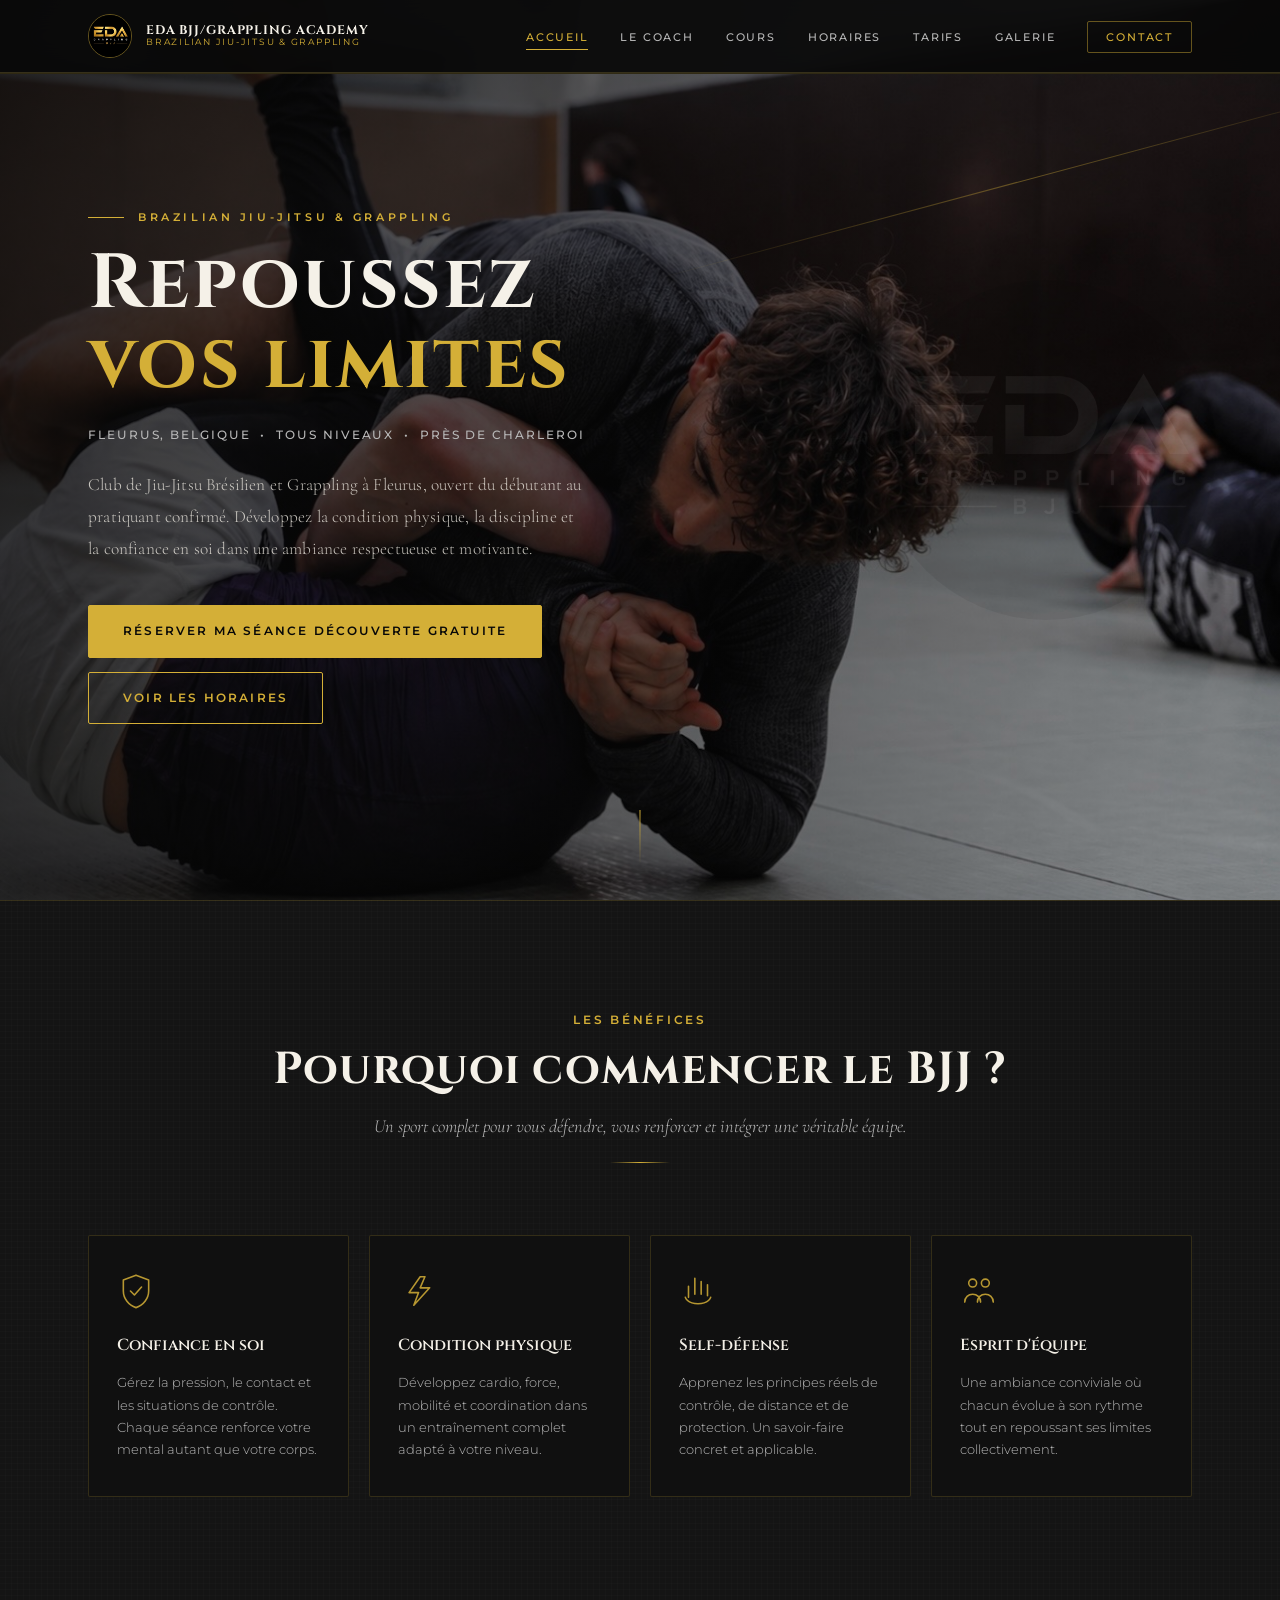
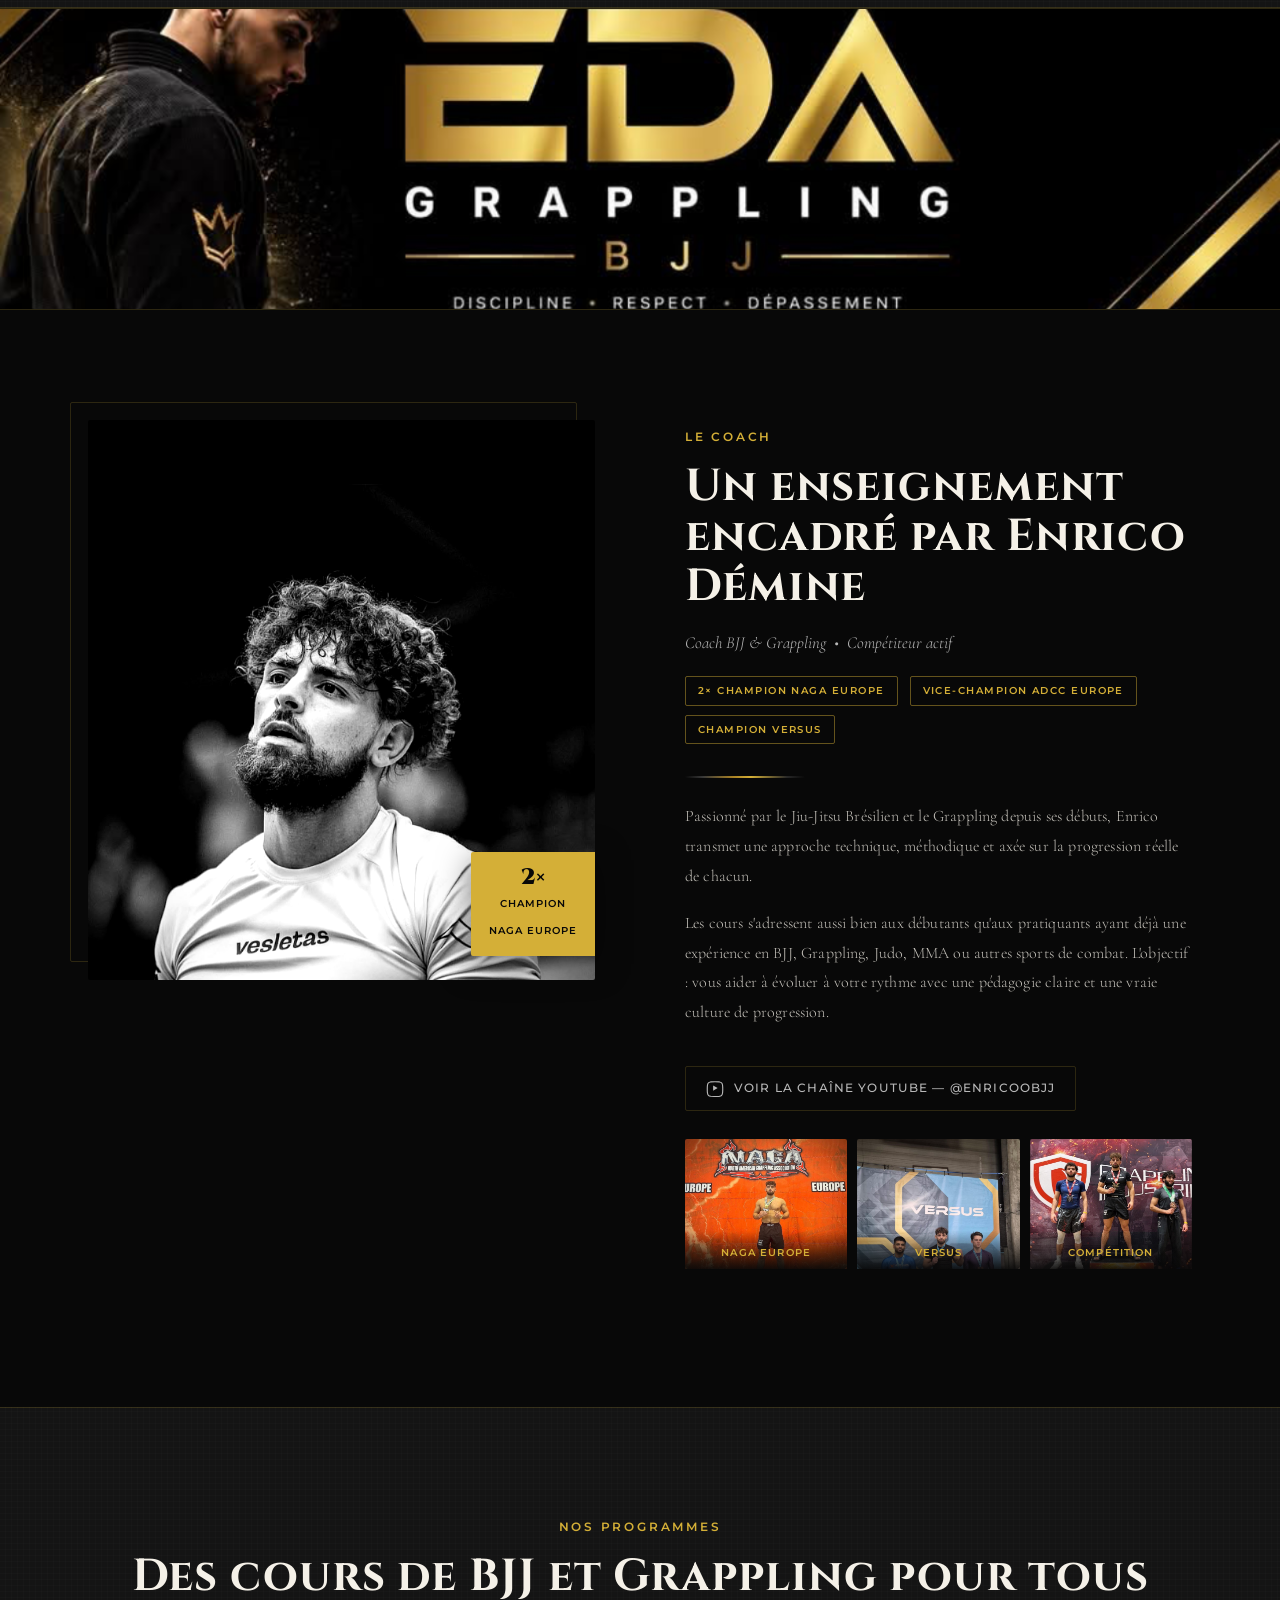
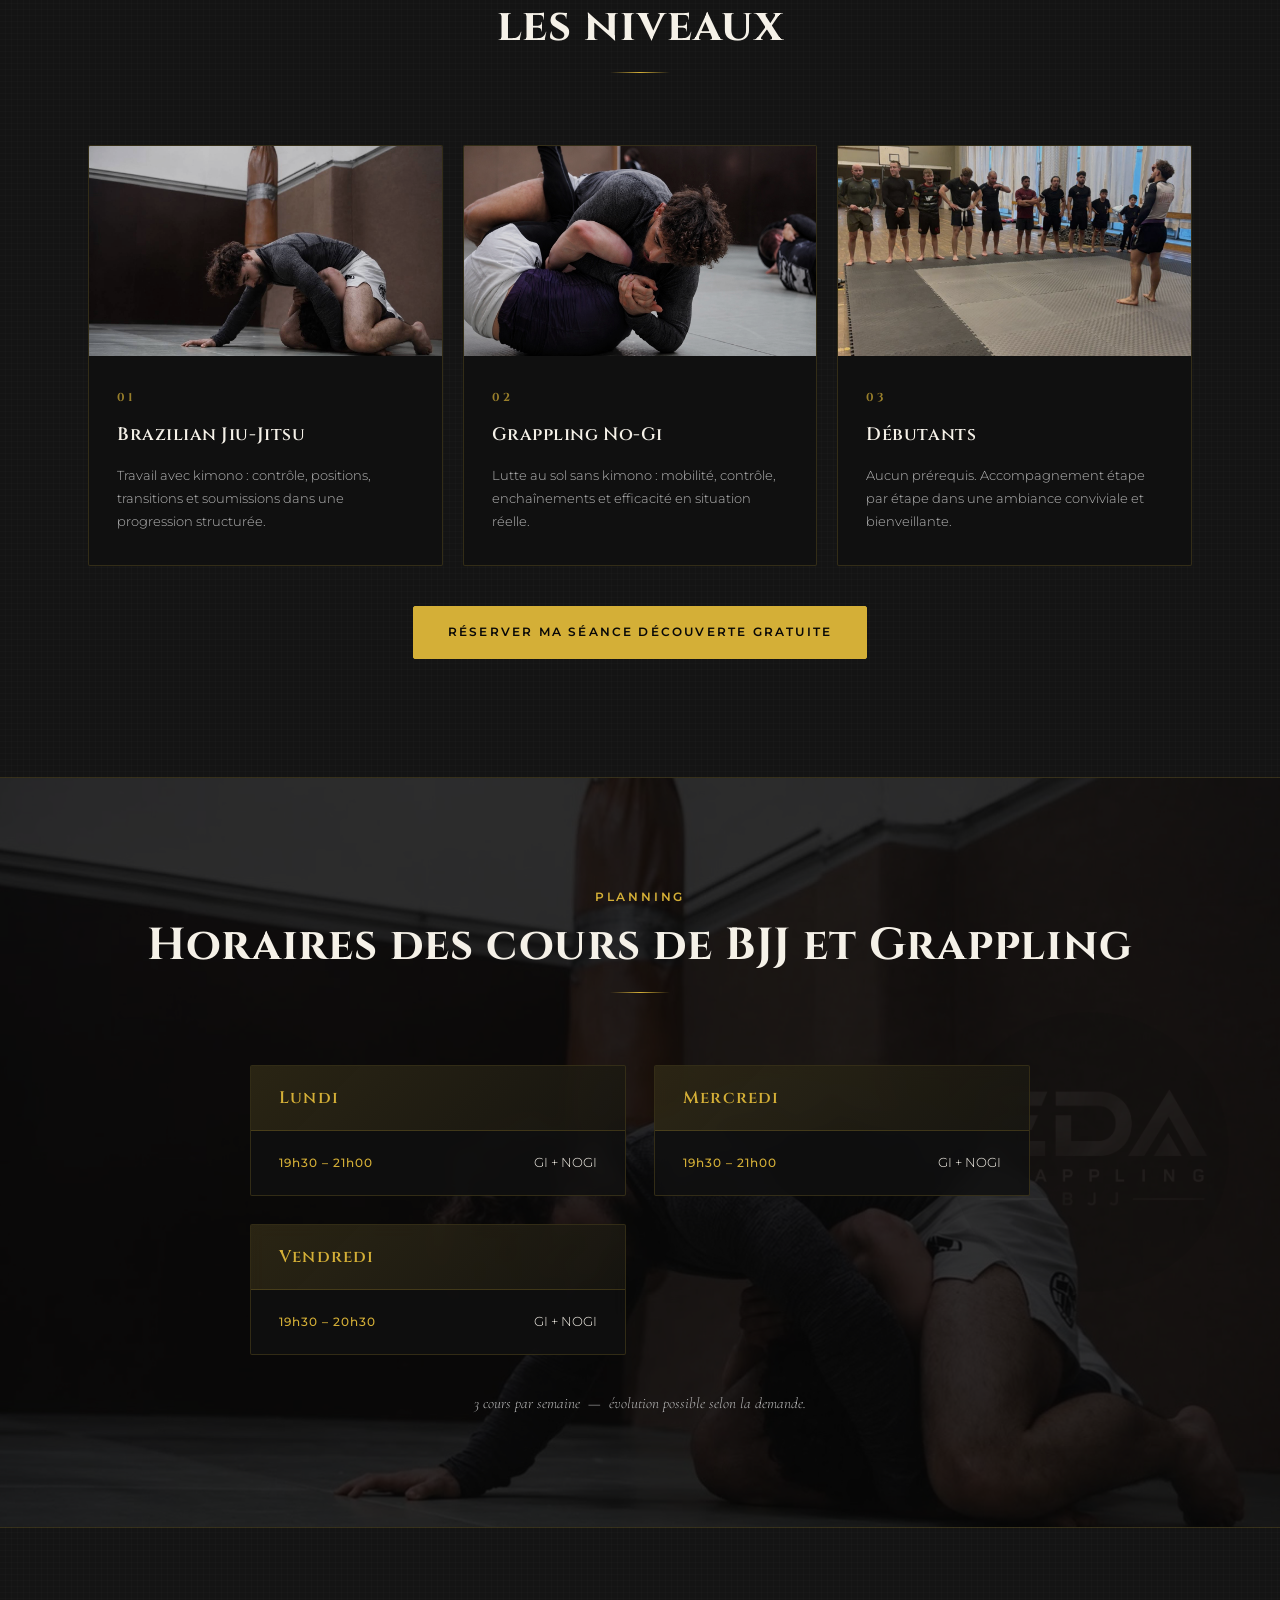
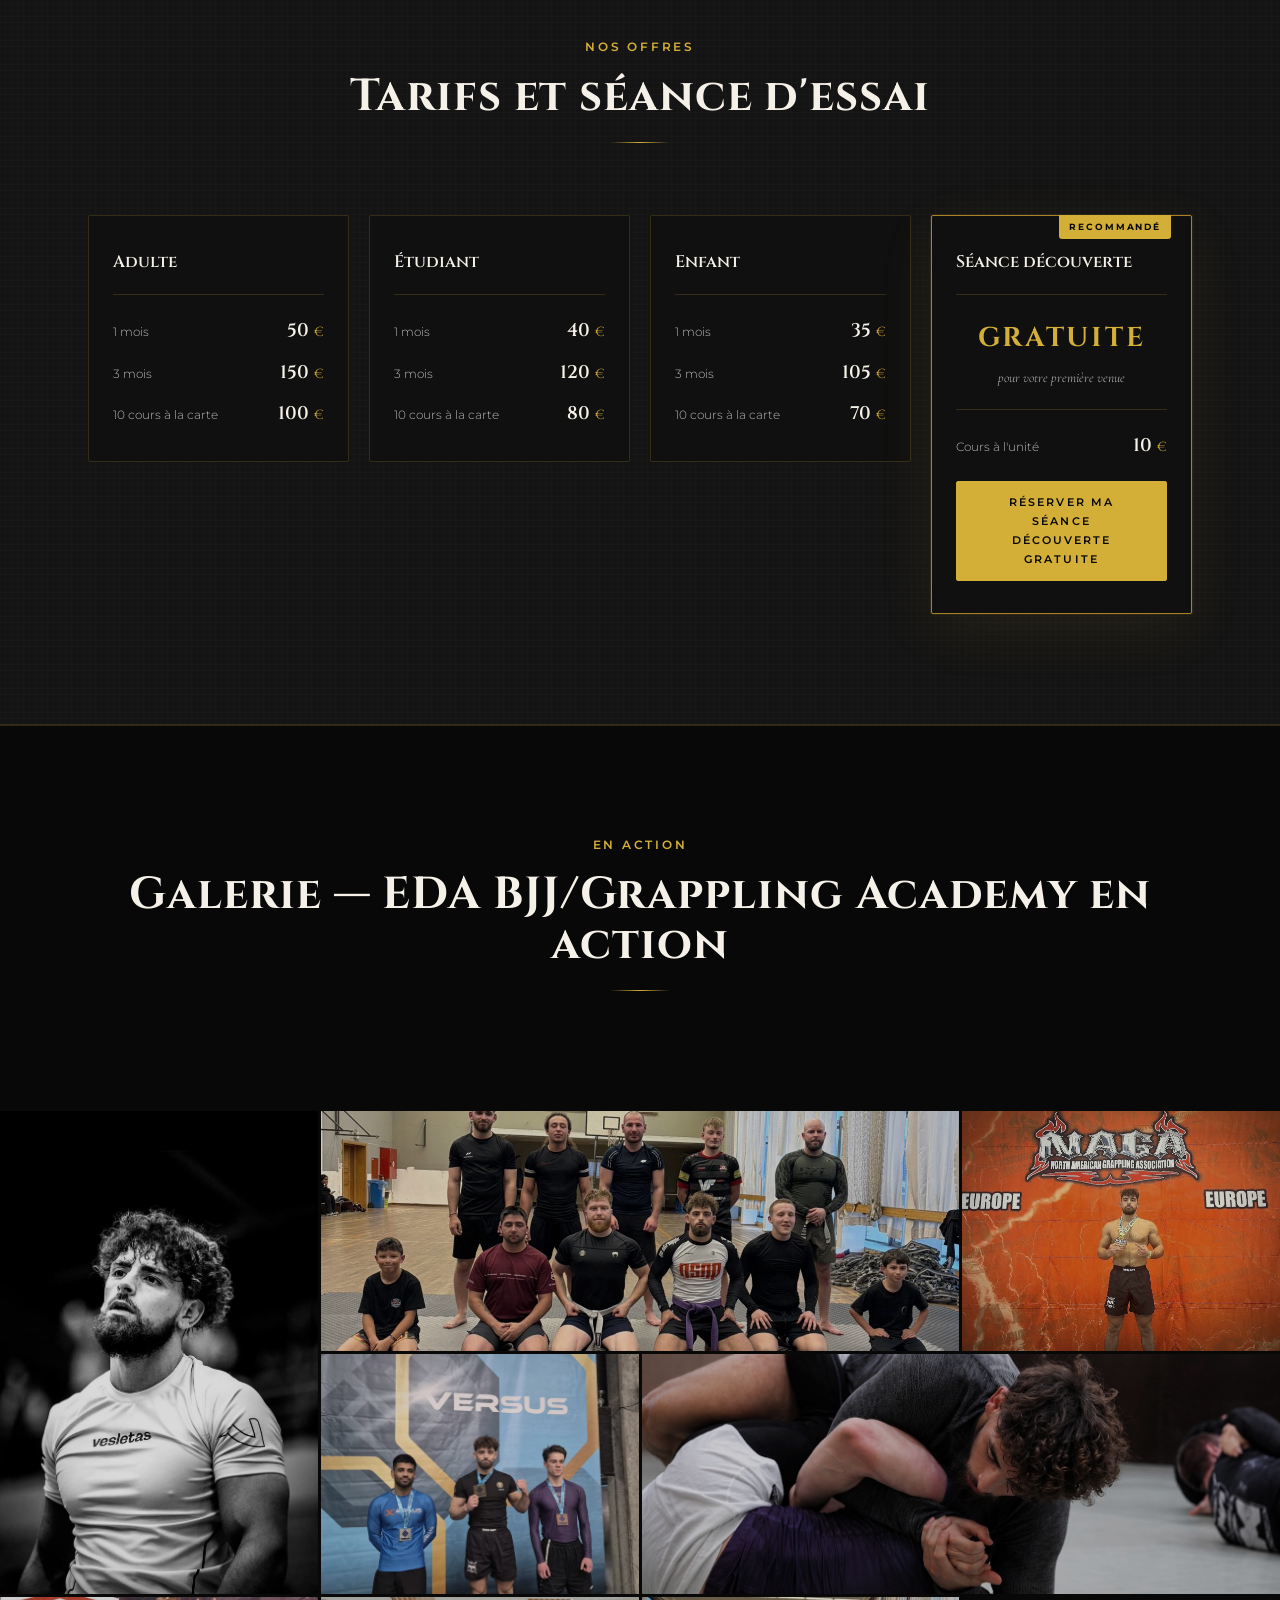
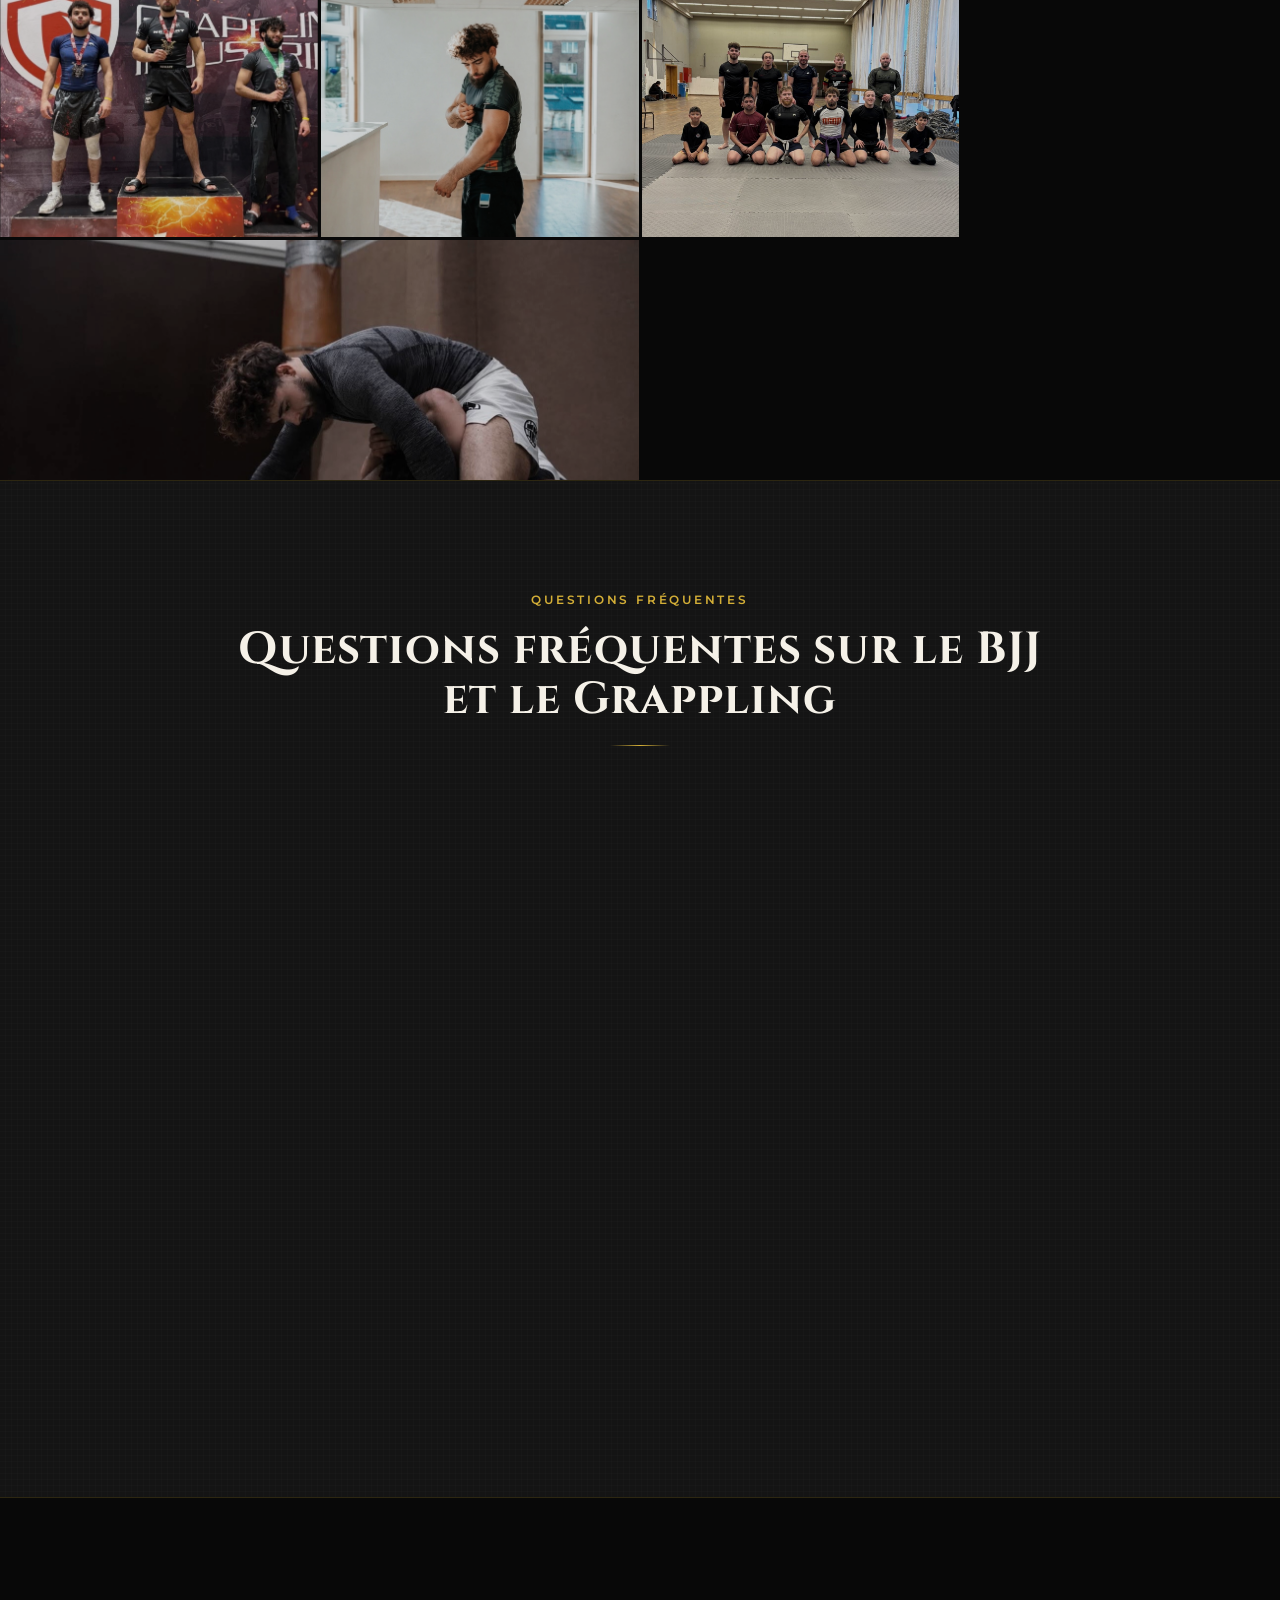
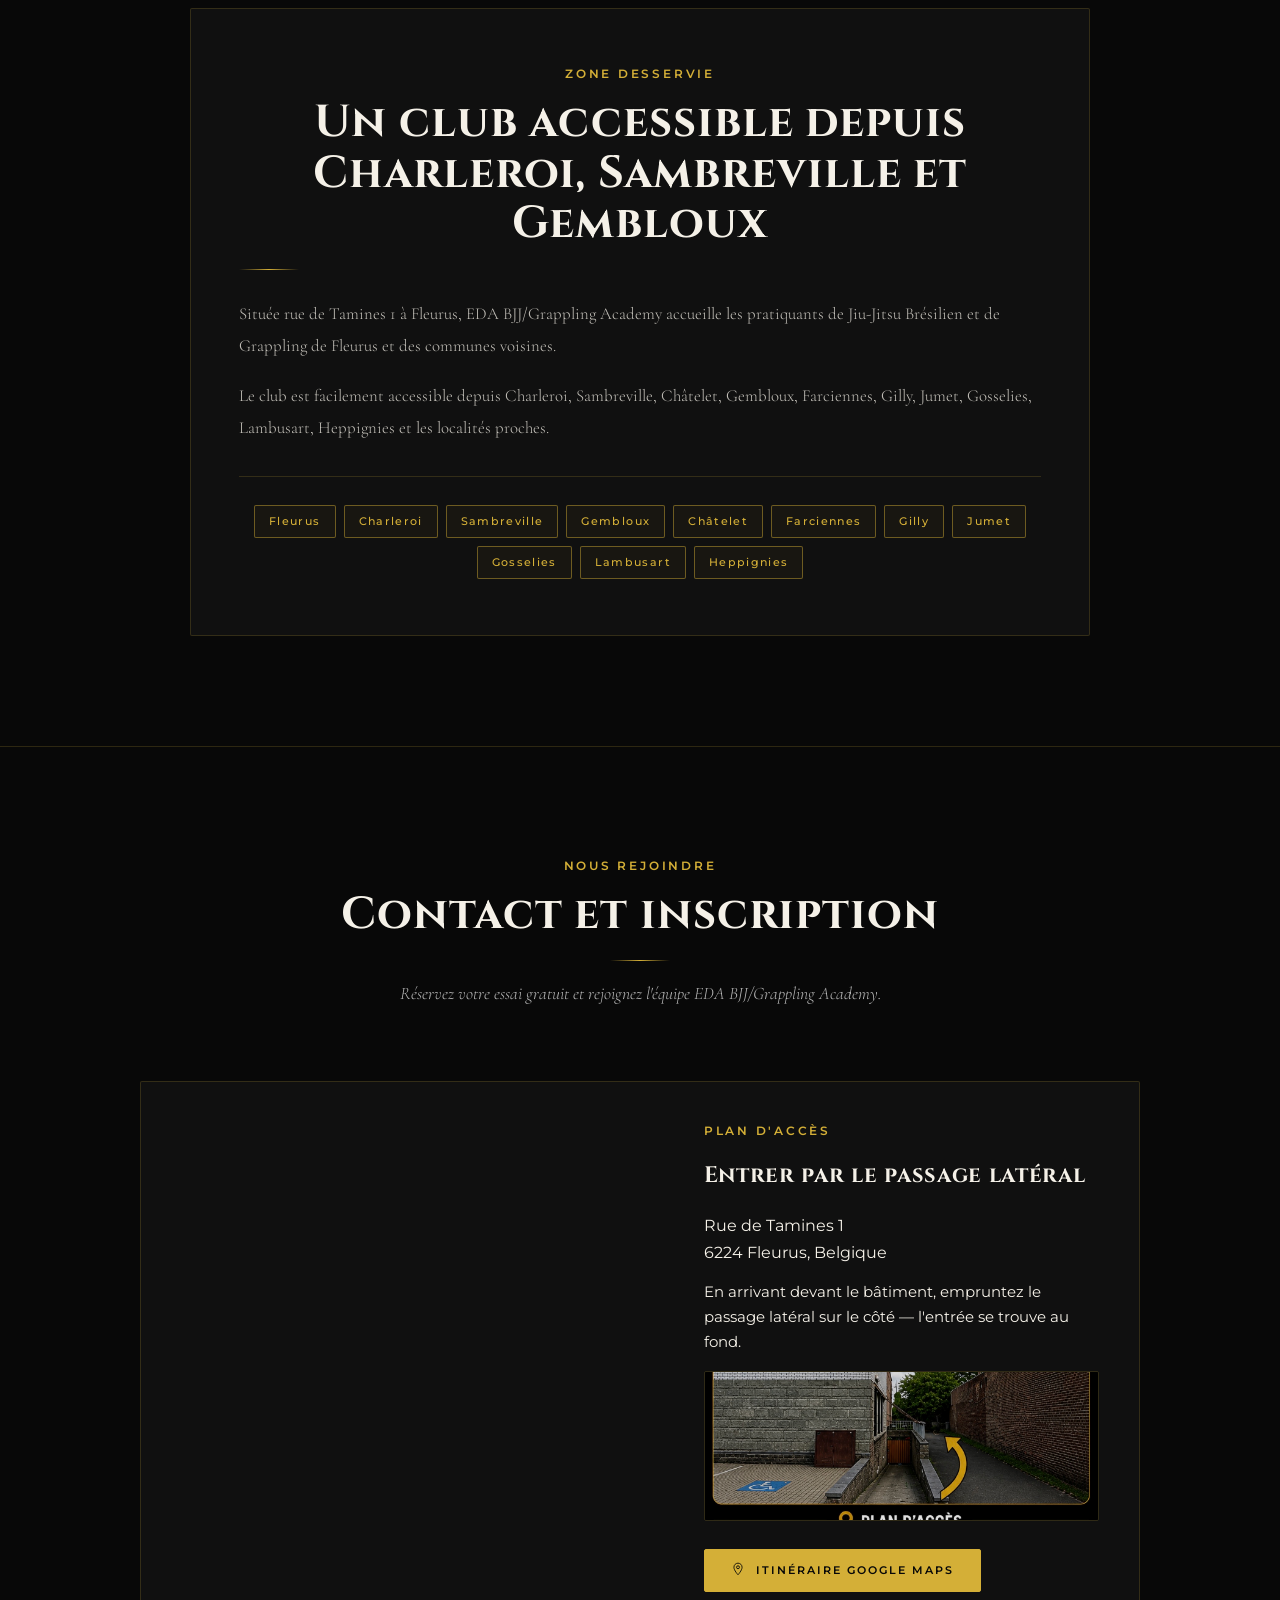
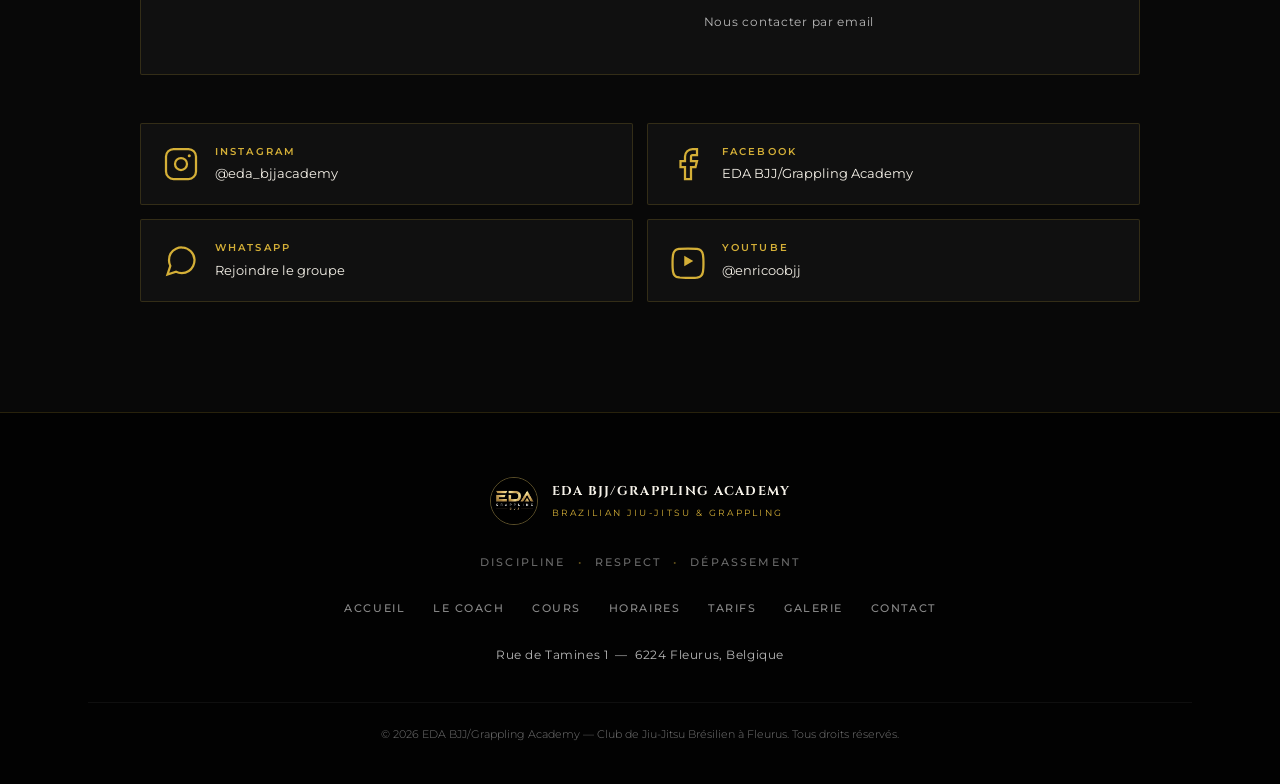
==== commit 053fadd1: "Ajout cours vendredi 19h30-20h30 — planning 3 cours/semaine" ====
--- a/index.html
+++ b/index.html
@@ -433,8 +433,14 @@
             <li class="schedule__item"><span class="schedule__time">19h30 – 21h00</span><span class="schedule__course">GI + NOGI</span></li>
           </ul>
         </div>
-      </div>
-      <p class="schedule__note reveal">2 cours par semaine pour le moment &nbsp;—&nbsp; évolution possible selon la demande.</p>
+        <div class="schedule__day reveal">
+          <div class="schedule__day-header"><span class="schedule__day-name">Vendredi</span></div>
+          <ul class="schedule__list">
+            <li class="schedule__item"><span class="schedule__time">19h30 – 20h30</span><span class="schedule__course">GI + NOGI</span></li>
+          </ul>
+        </div>
+      </div>
+      <p class="schedule__note reveal">3 cours par semaine &nbsp;—&nbsp; évolution possible selon la demande.</p>
     </div>
   </section>
 
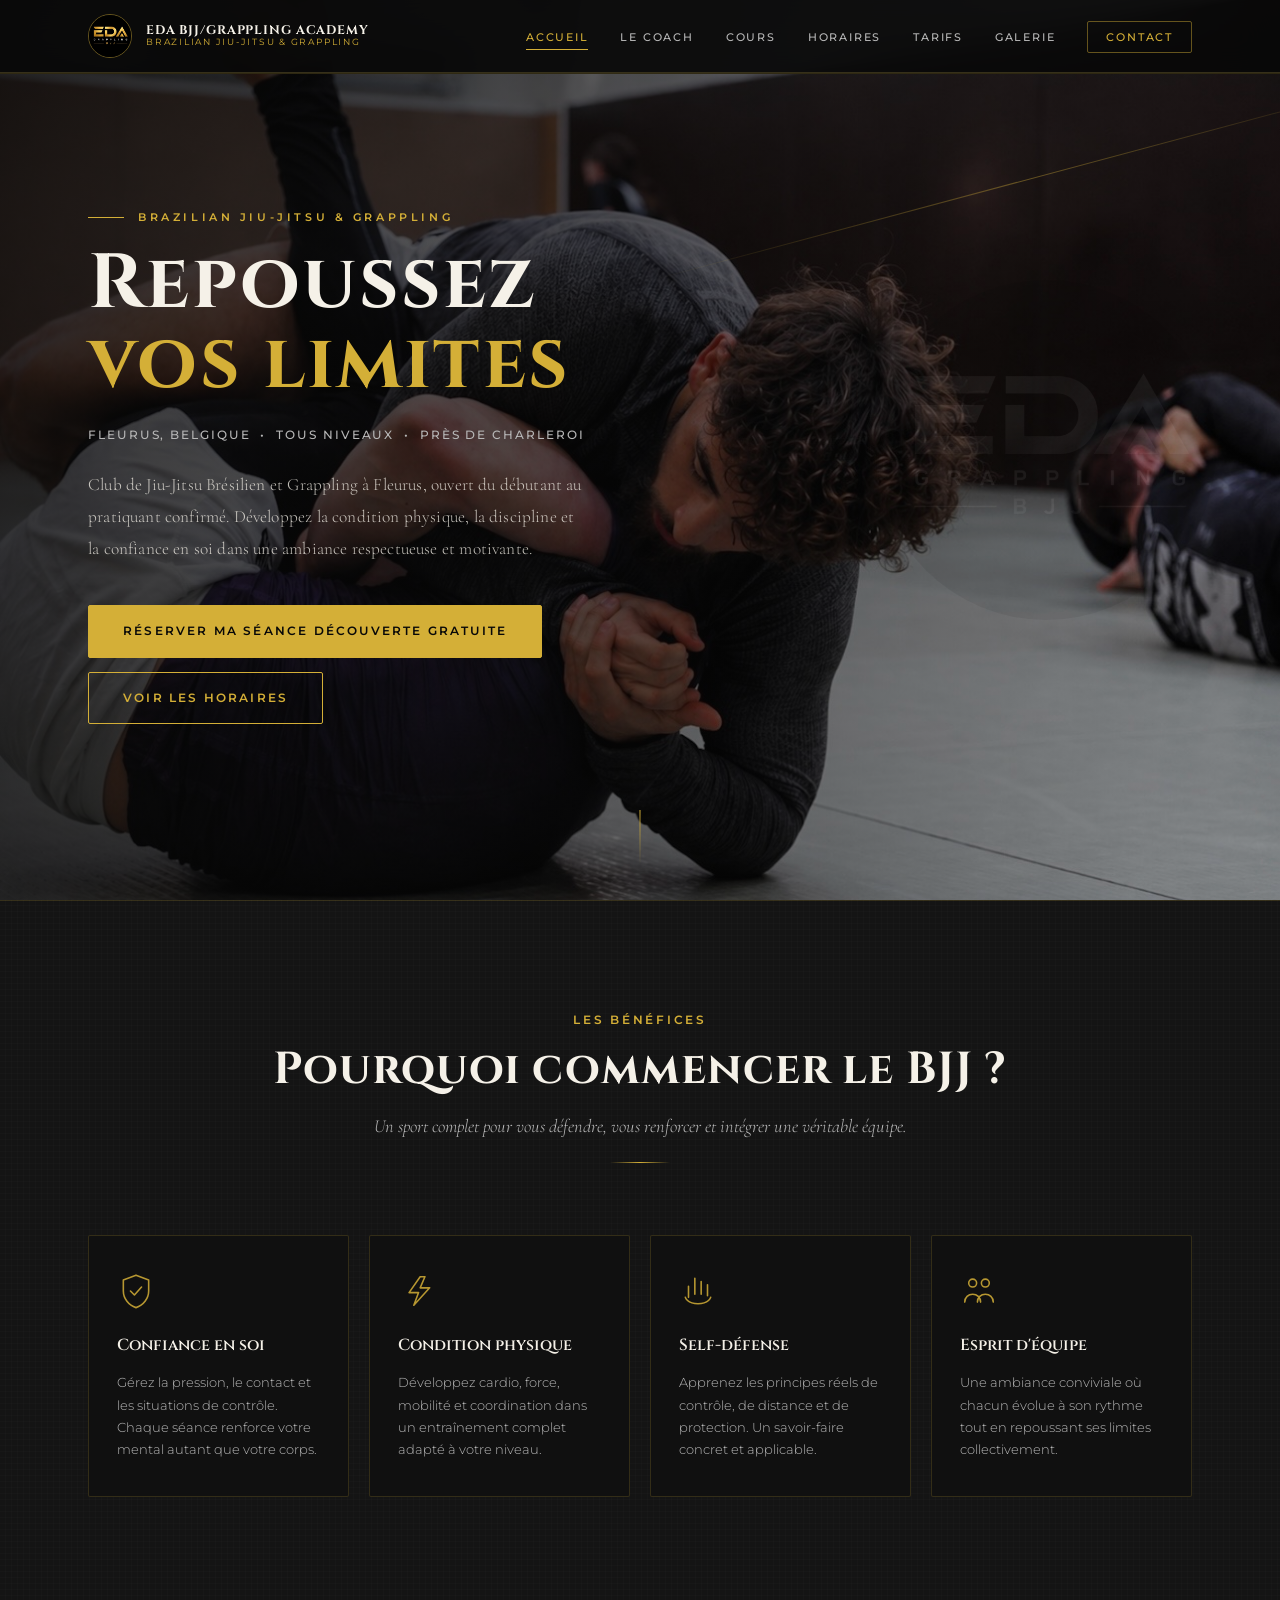
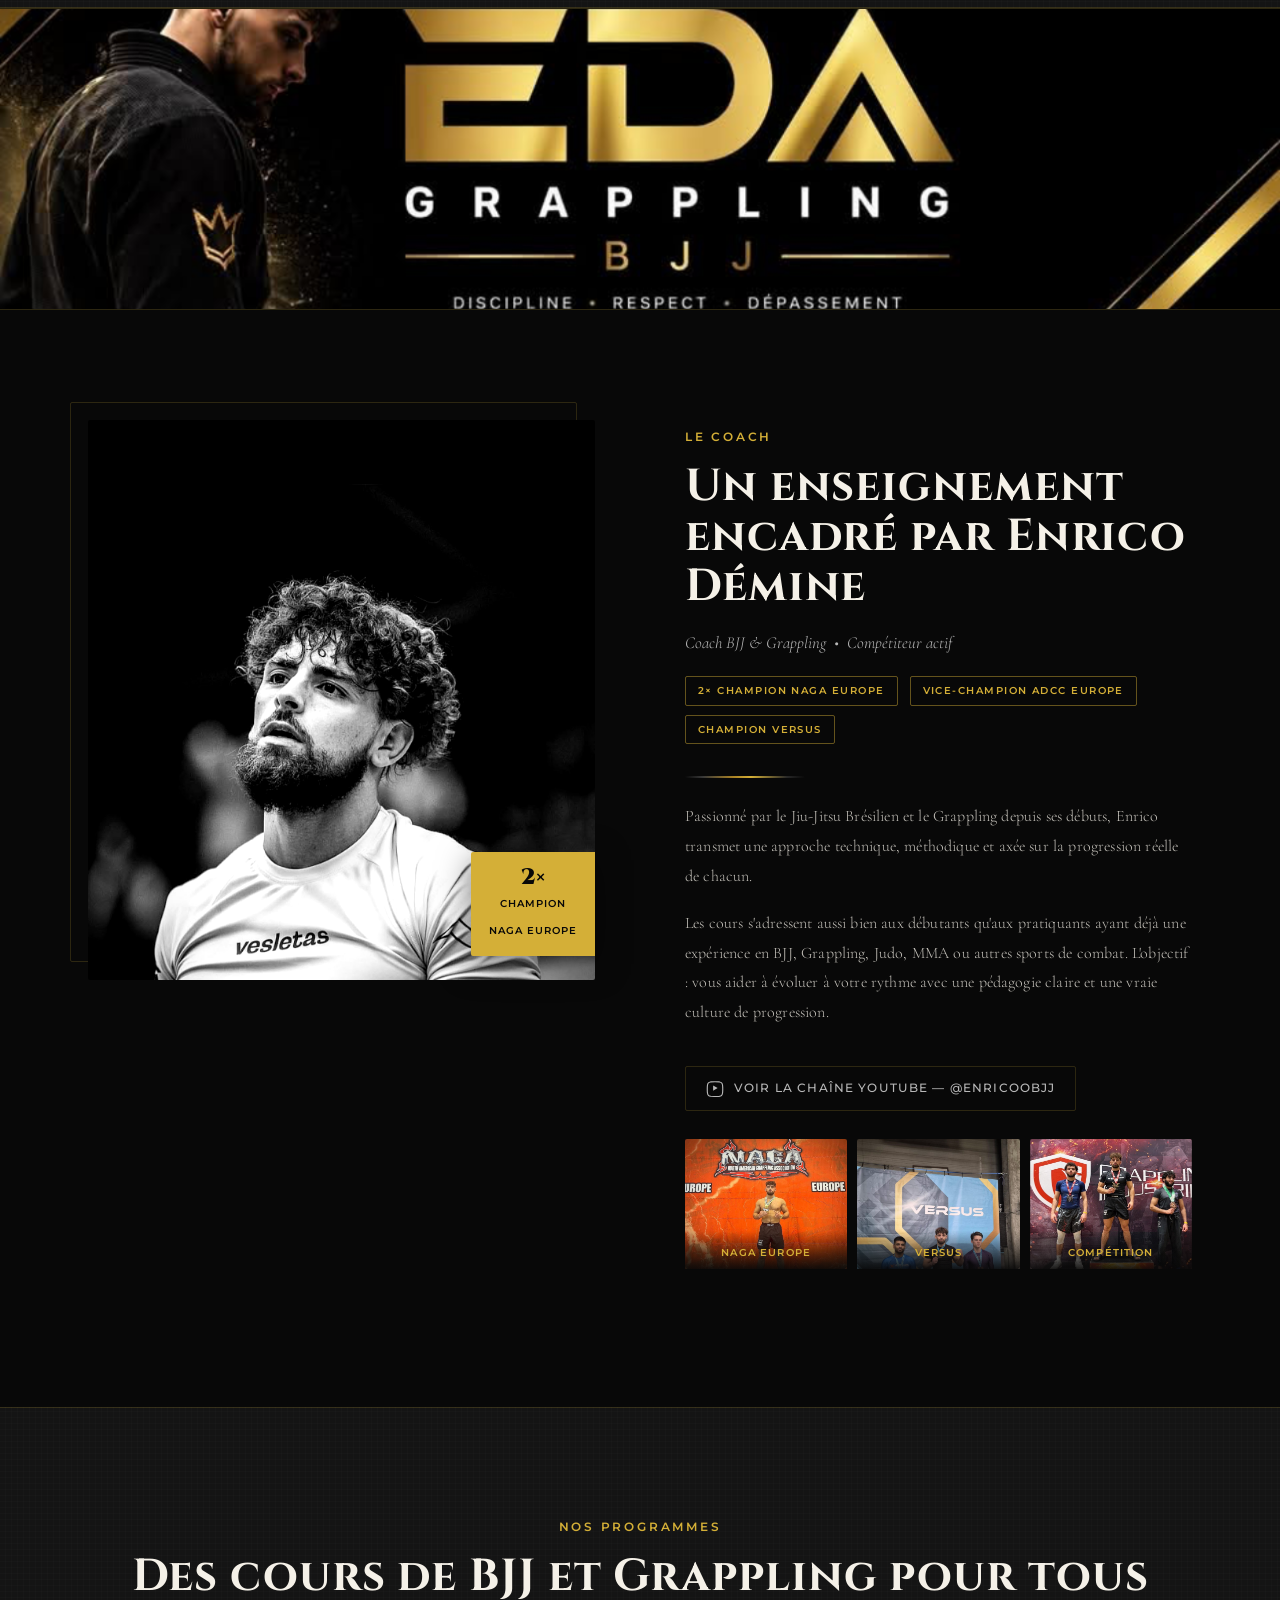
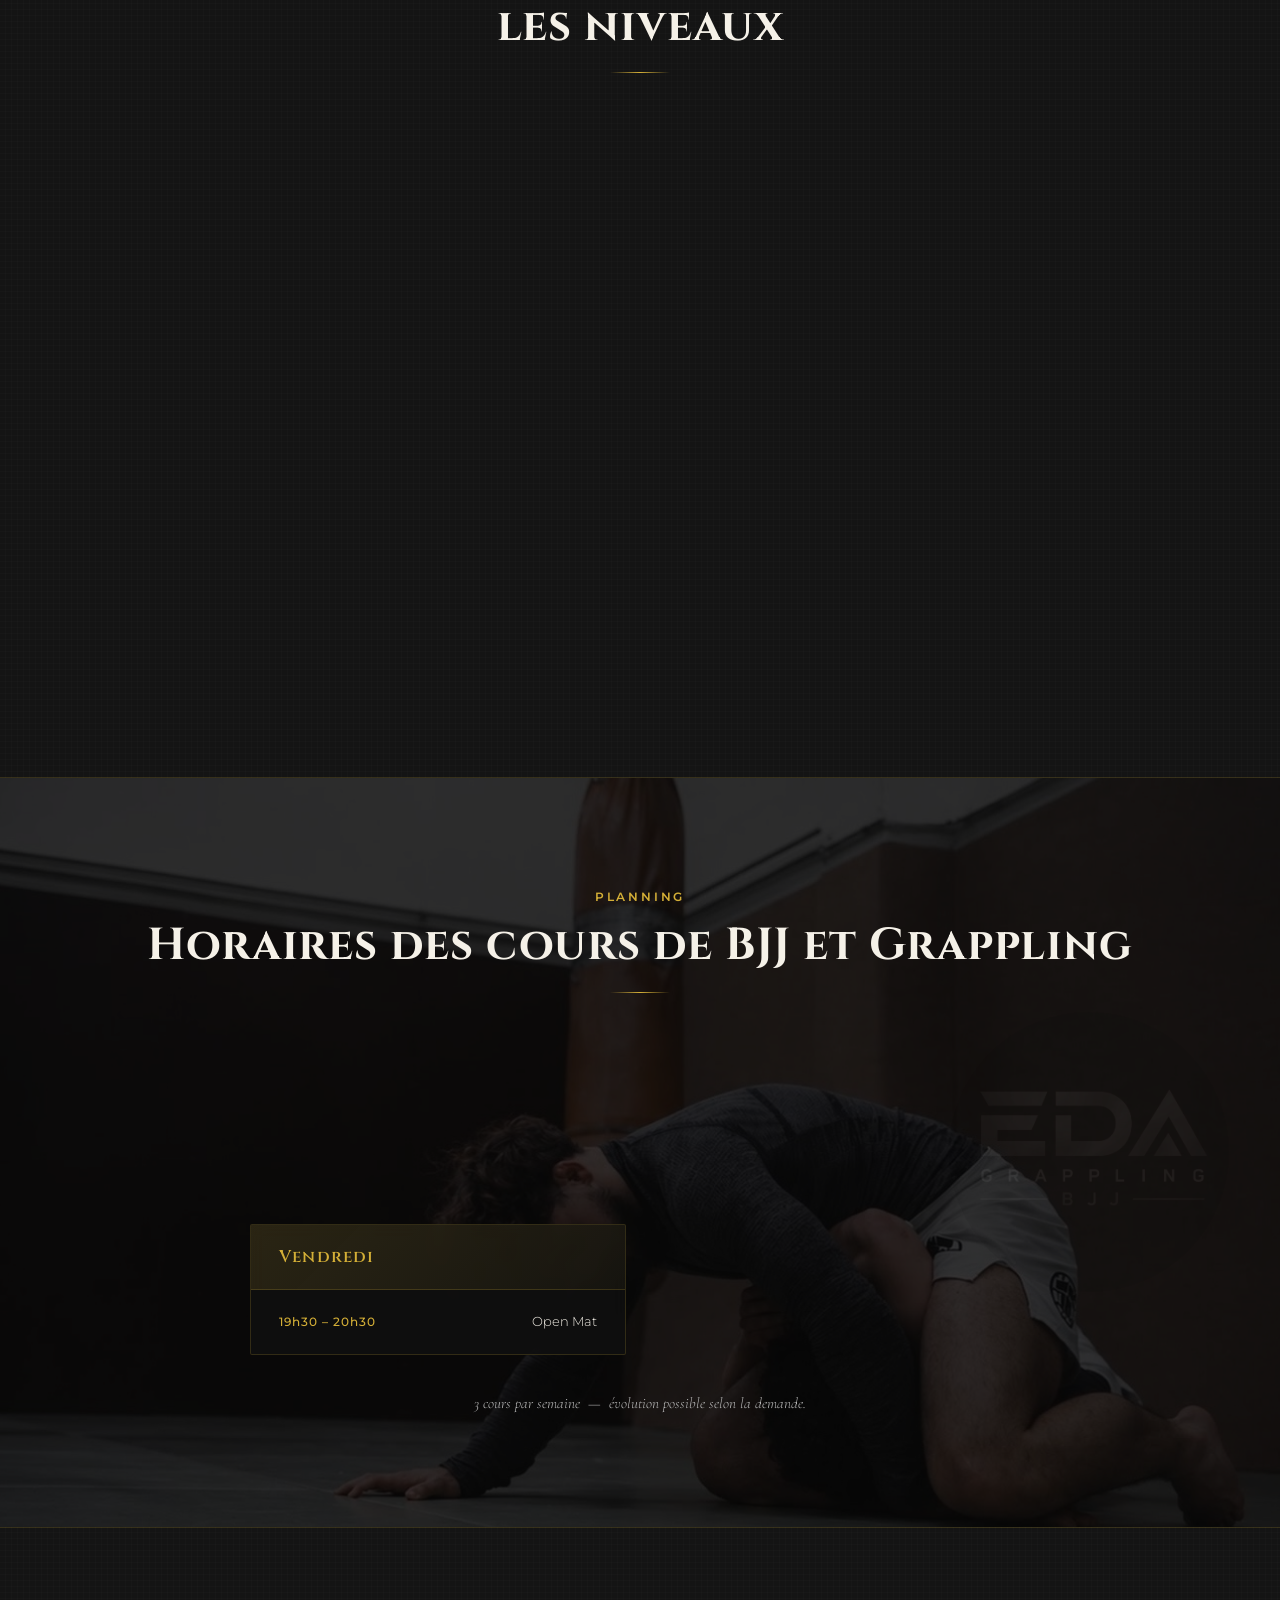
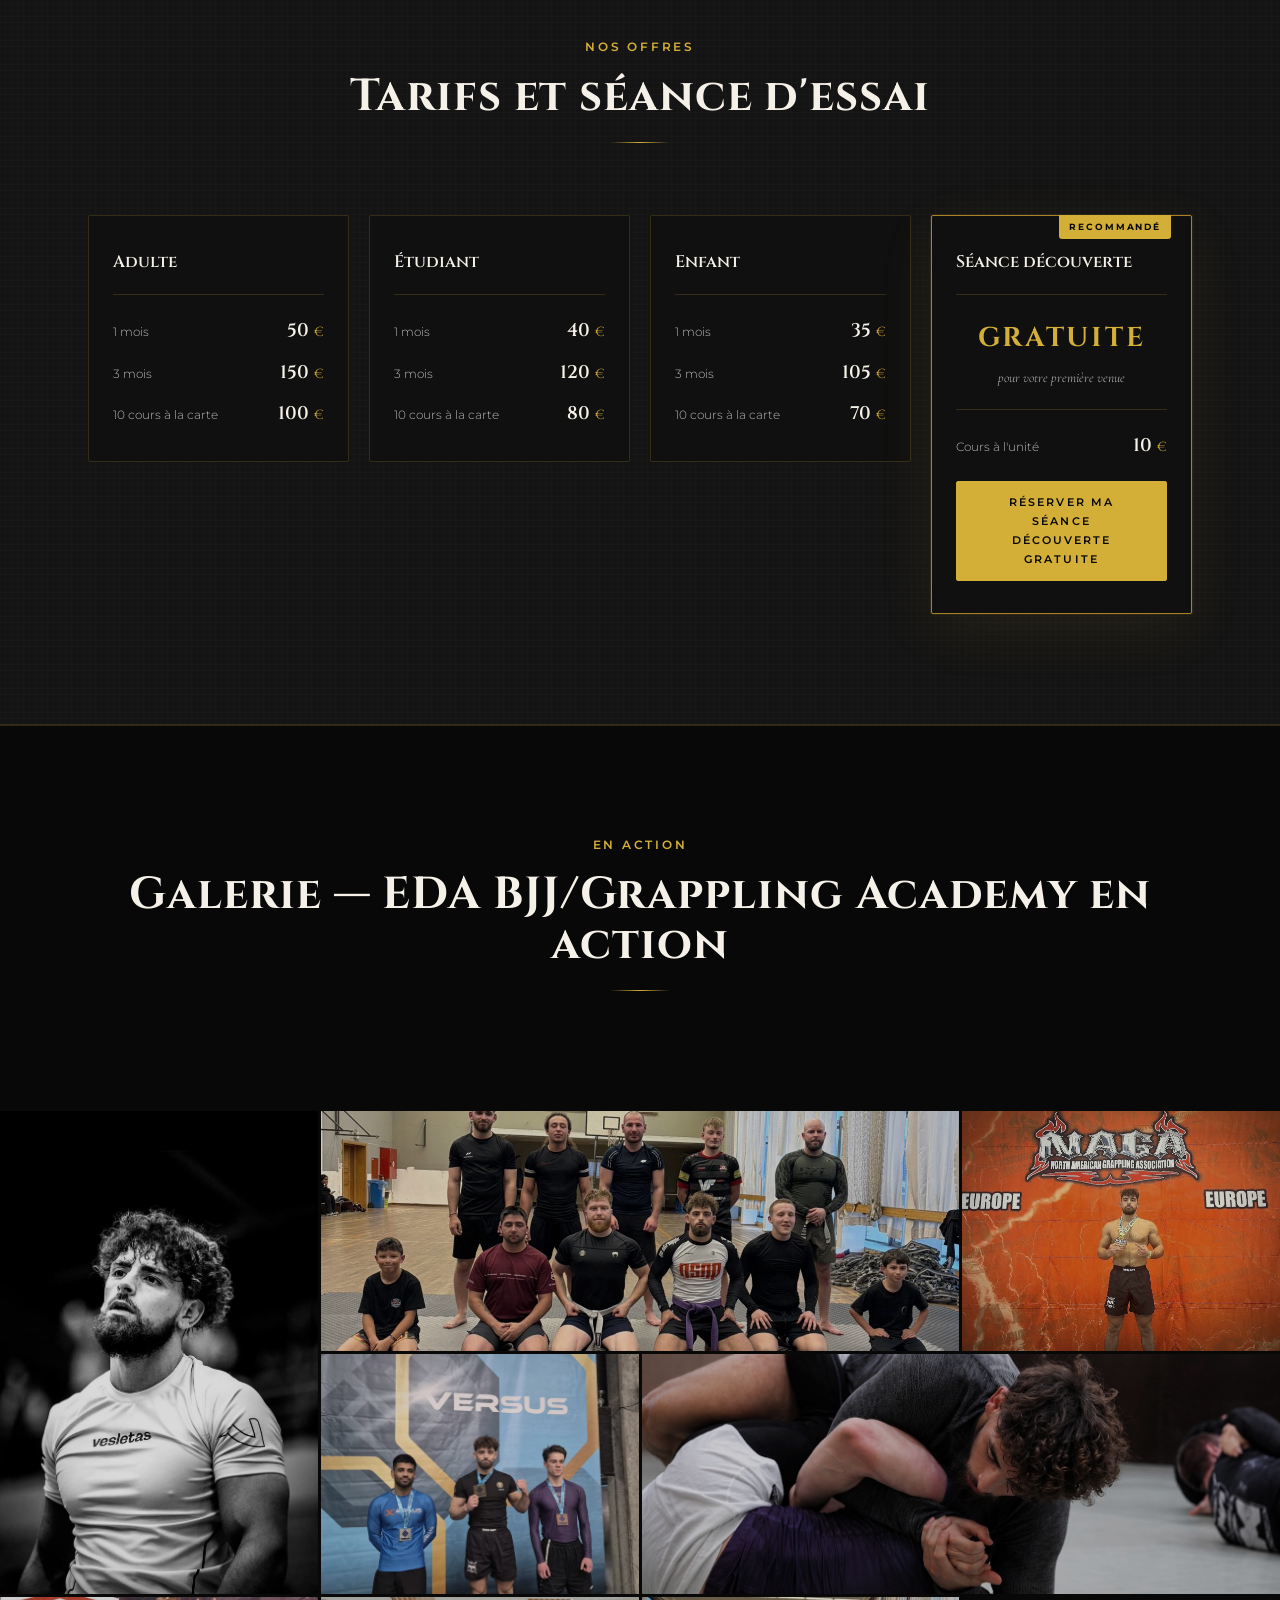
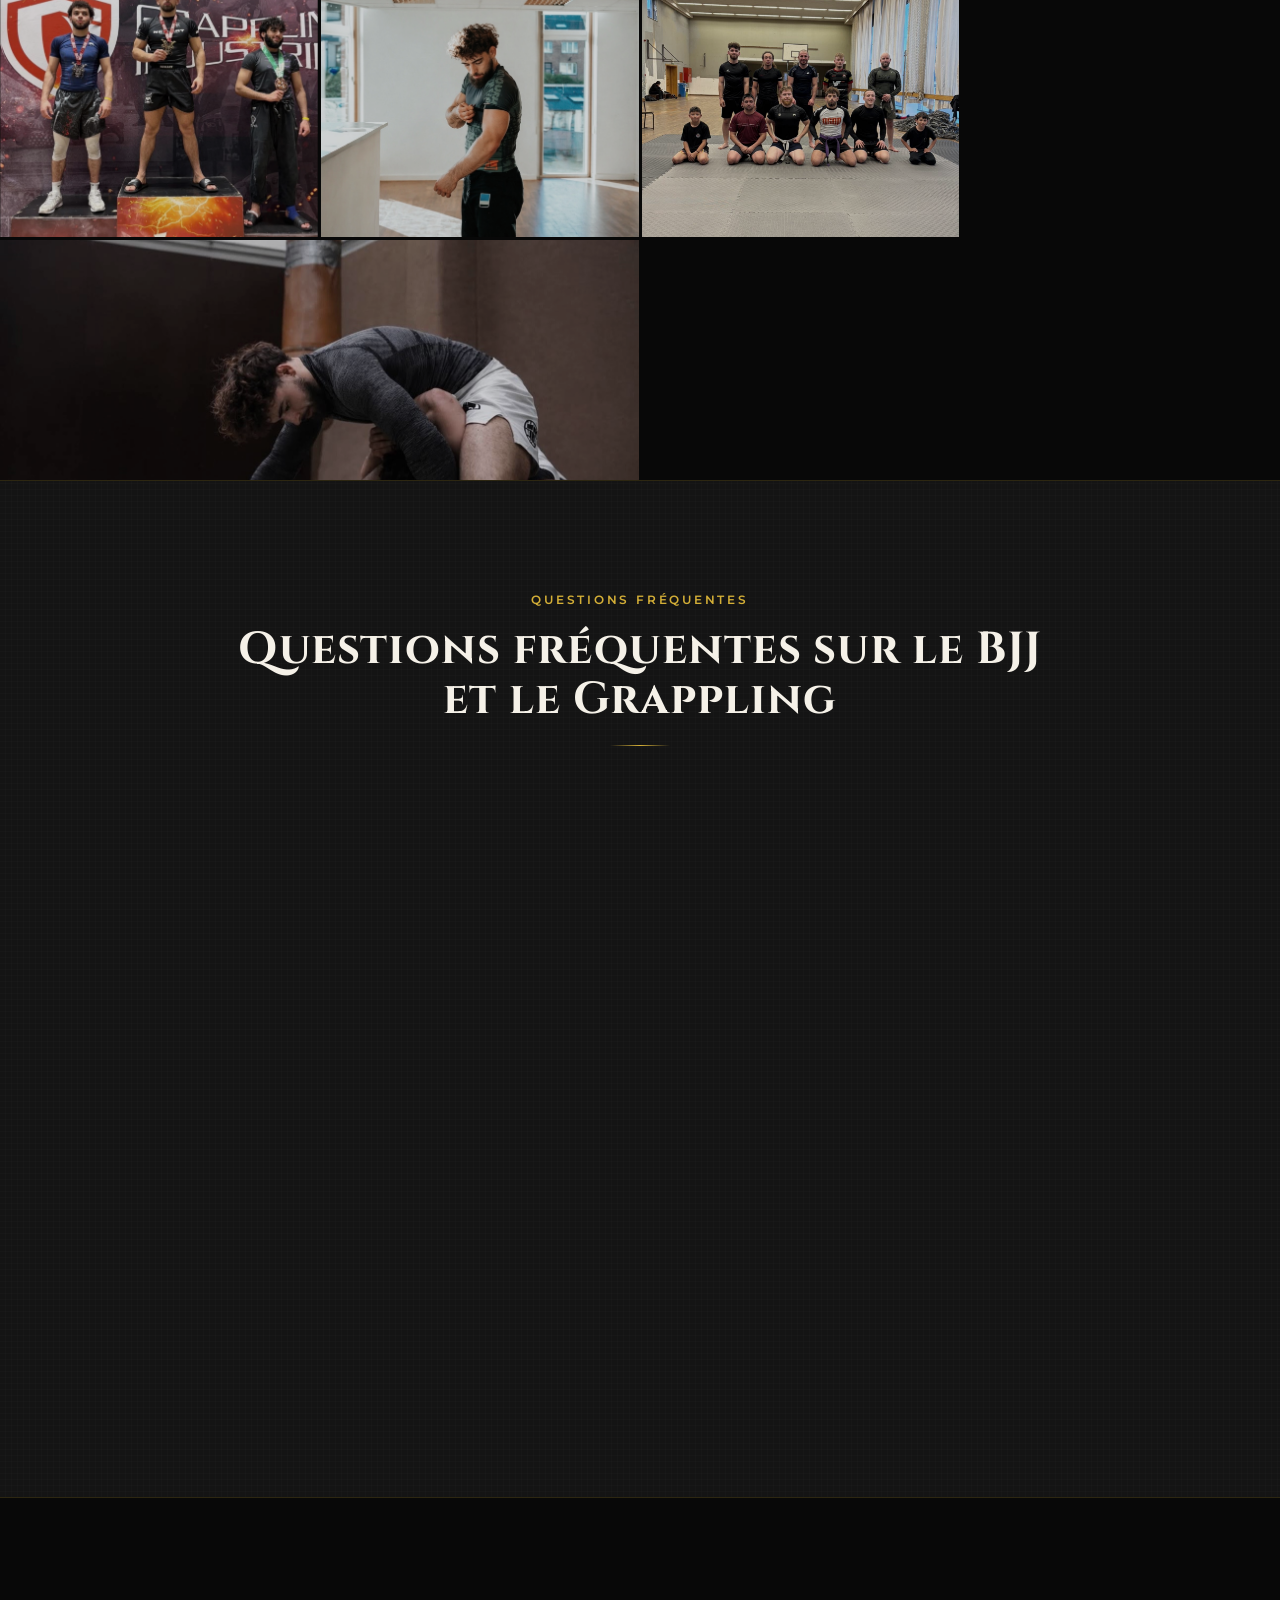
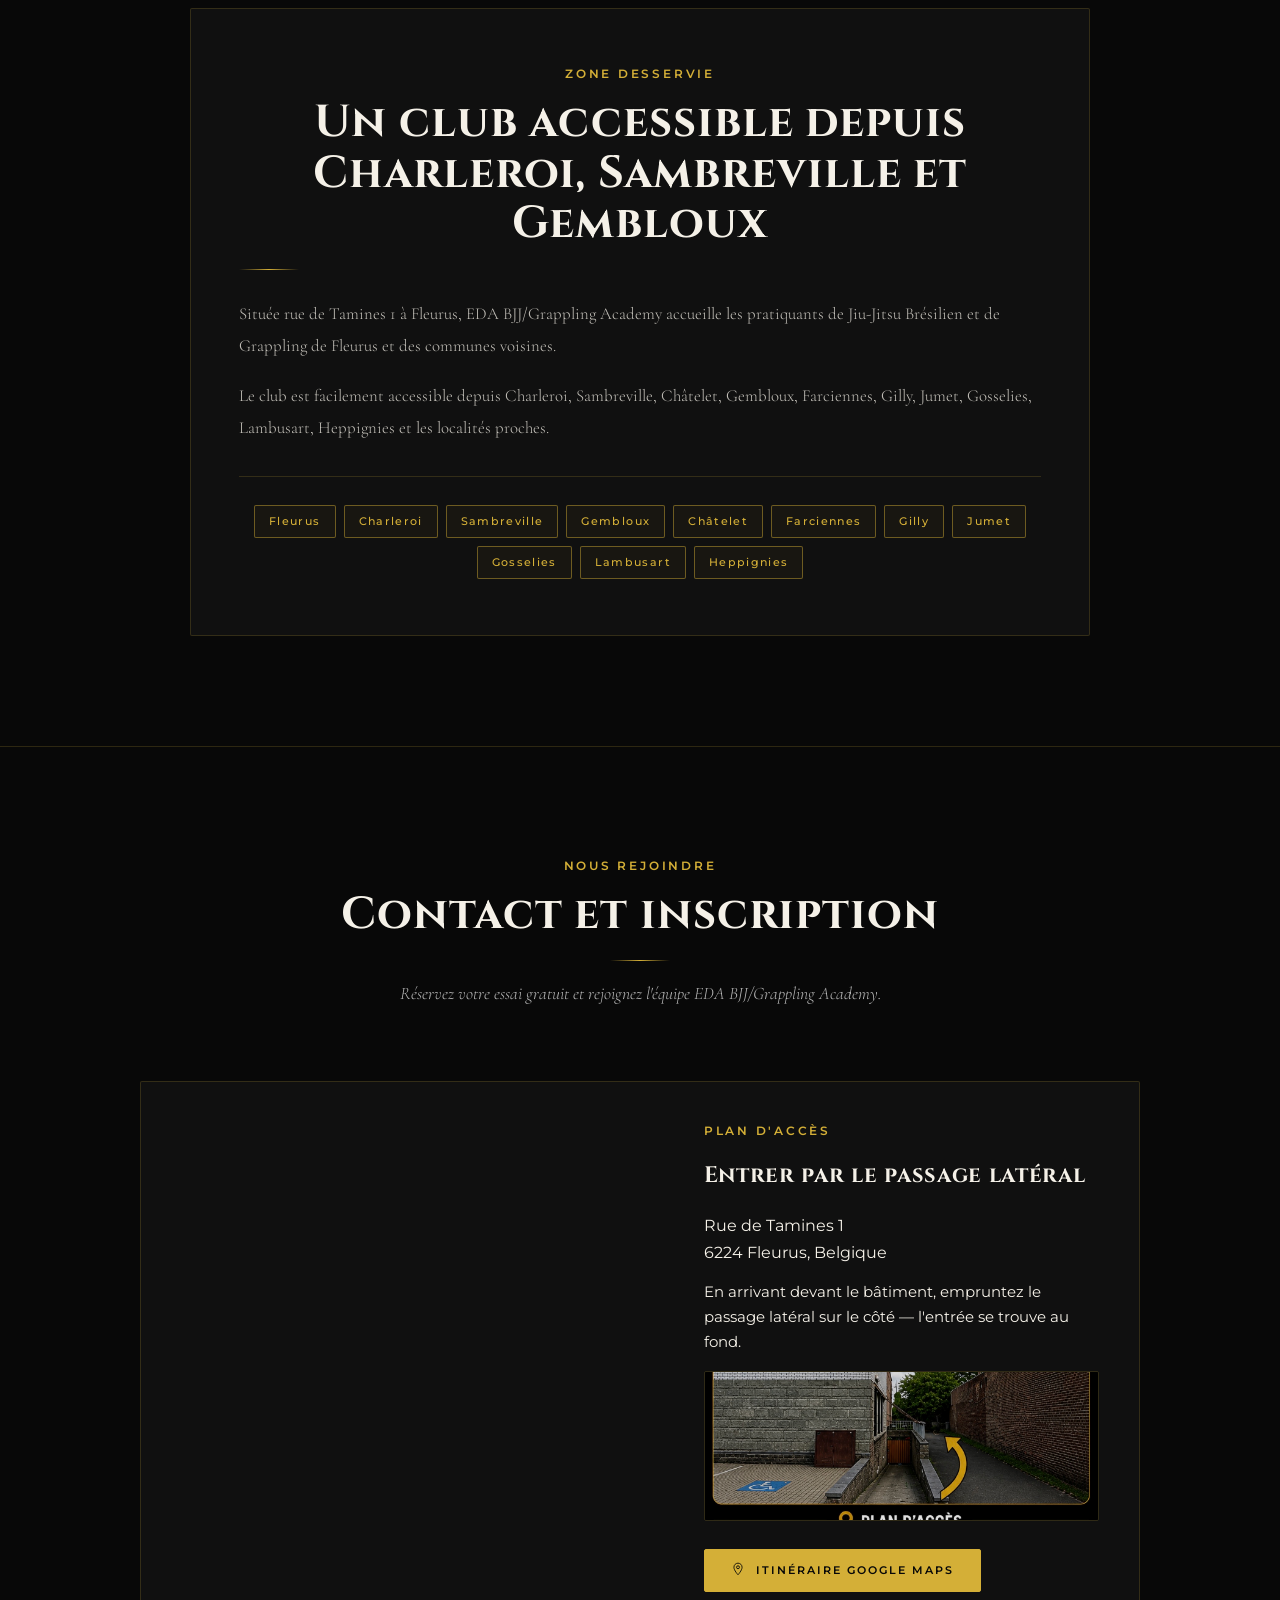
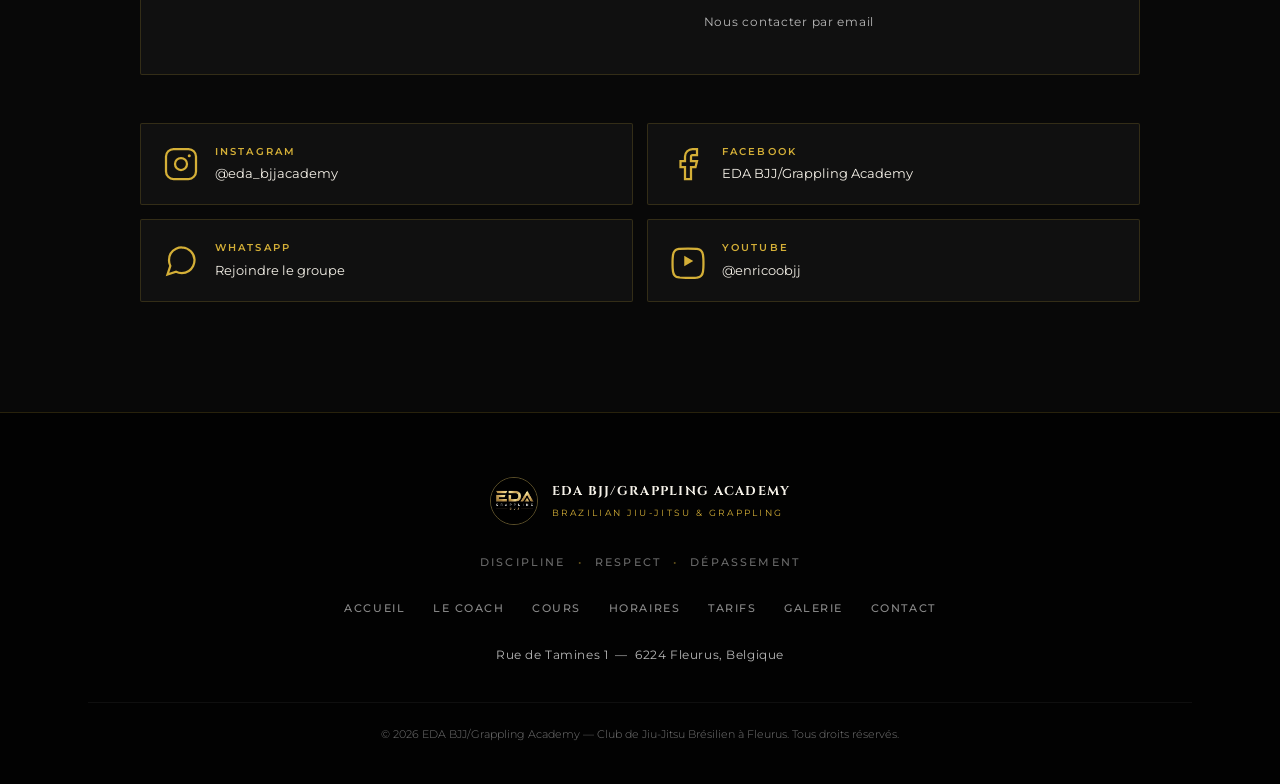
==== commit e4d54358: "Vendredi : GI+NOGI → Open Mat" ====
--- a/index.html
+++ b/index.html
@@ -436,7 +436,7 @@
         <div class="schedule__day reveal">
           <div class="schedule__day-header"><span class="schedule__day-name">Vendredi</span></div>
           <ul class="schedule__list">
-            <li class="schedule__item"><span class="schedule__time">19h30 – 20h30</span><span class="schedule__course">GI + NOGI</span></li>
+            <li class="schedule__item"><span class="schedule__time">19h30 – 20h30</span><span class="schedule__course">Open Mat</span></li>
           </ul>
         </div>
       </div>
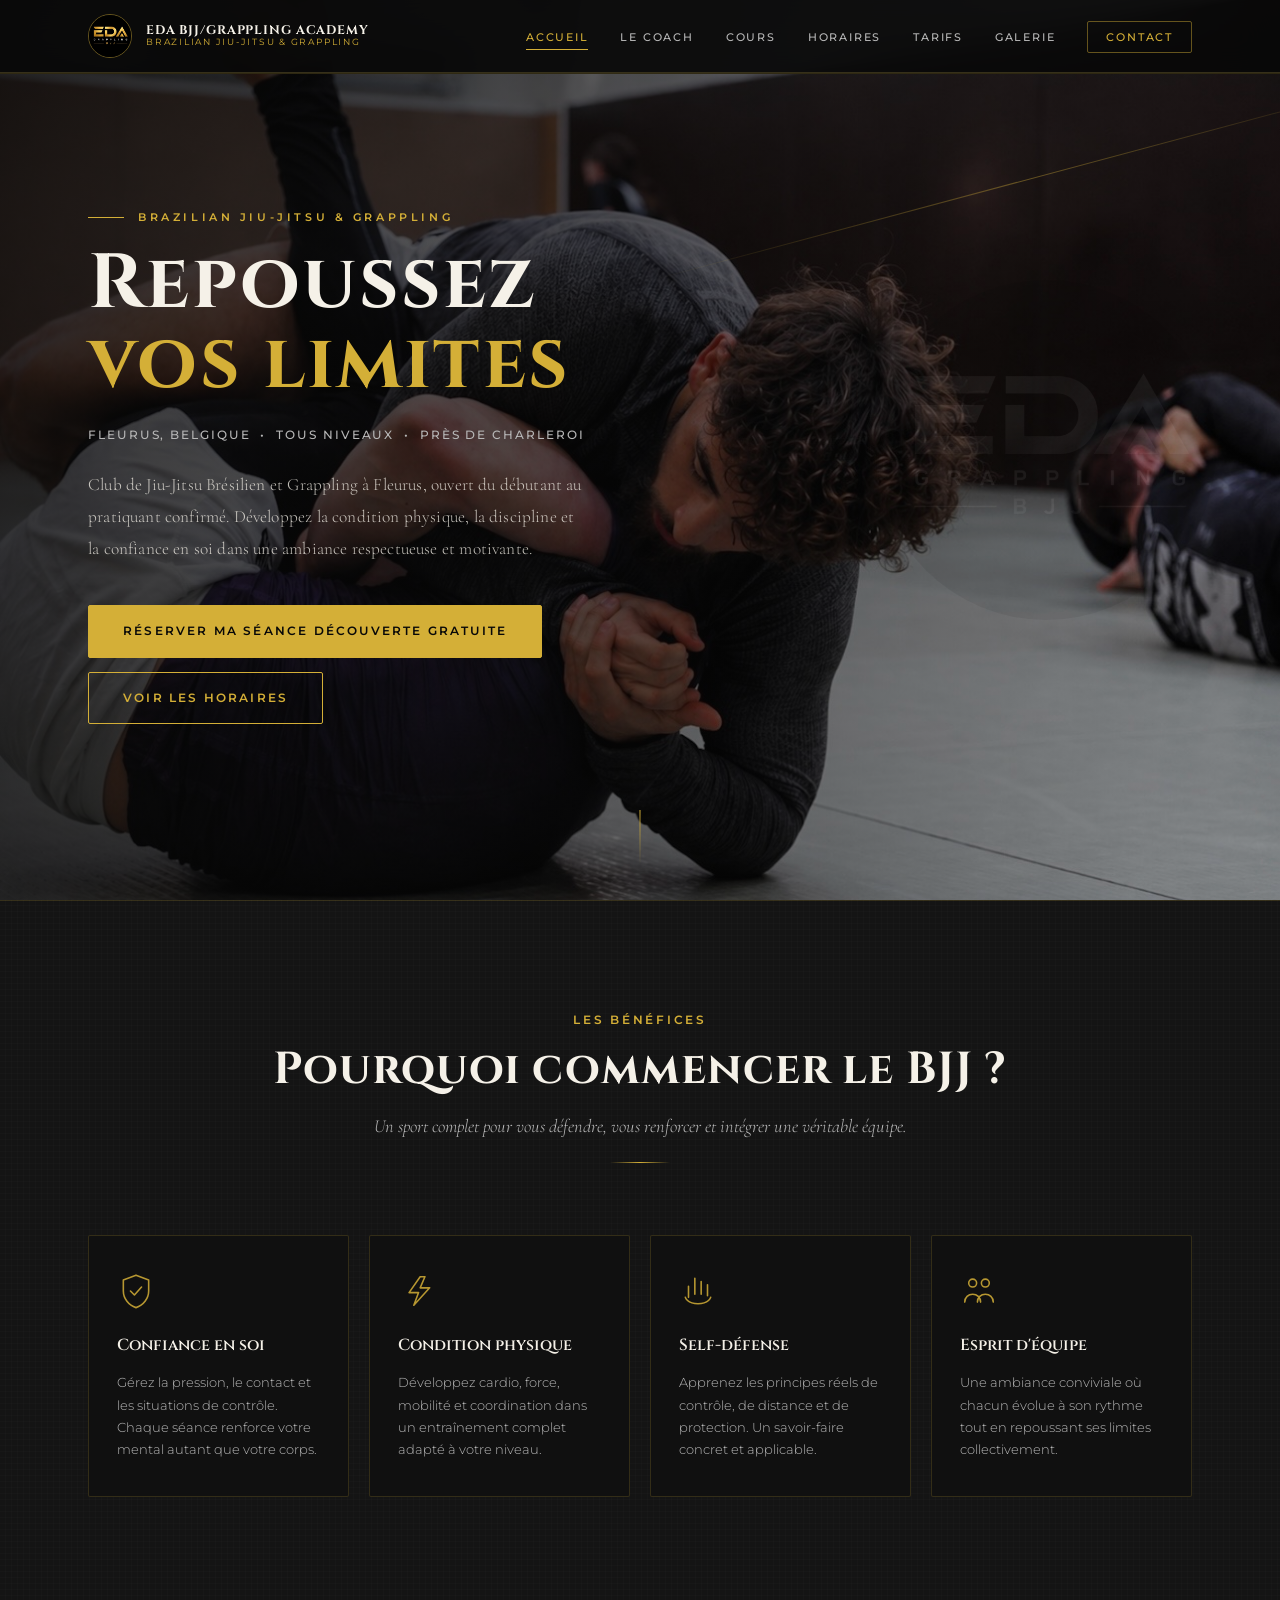
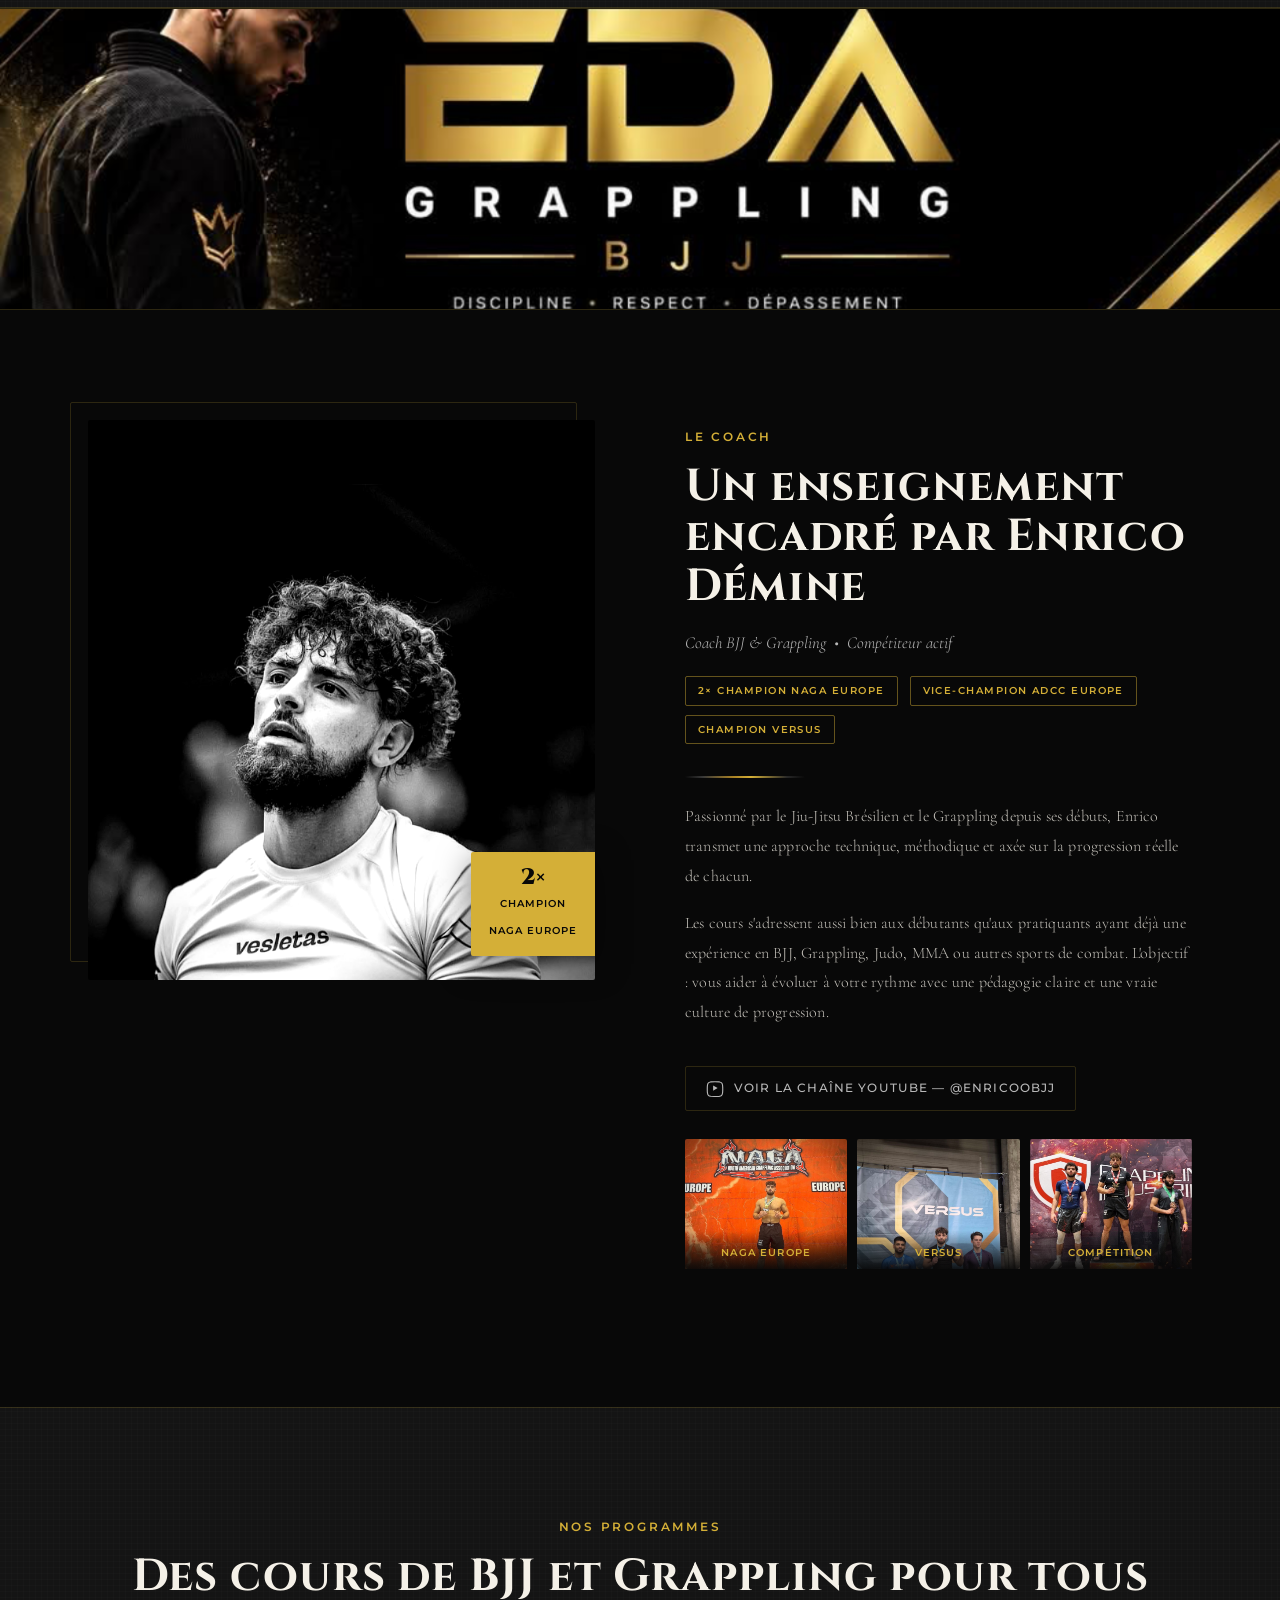
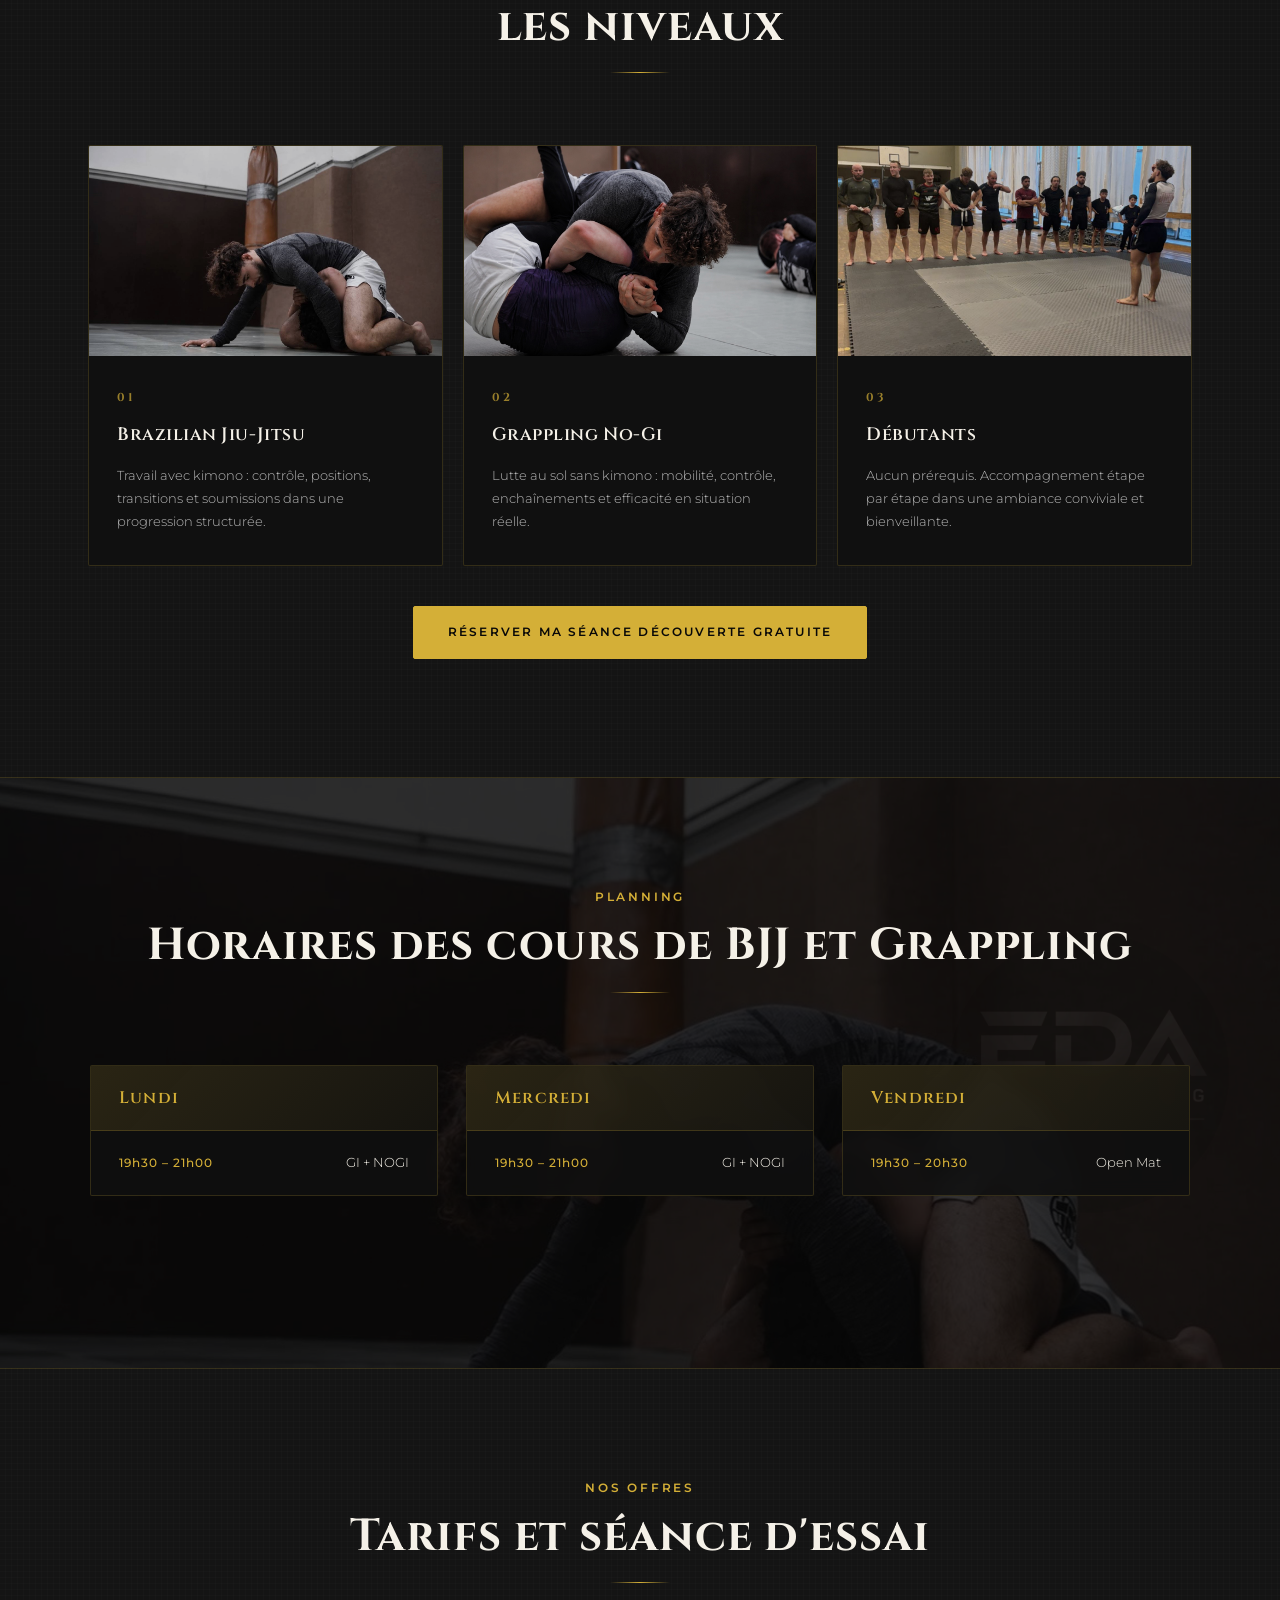
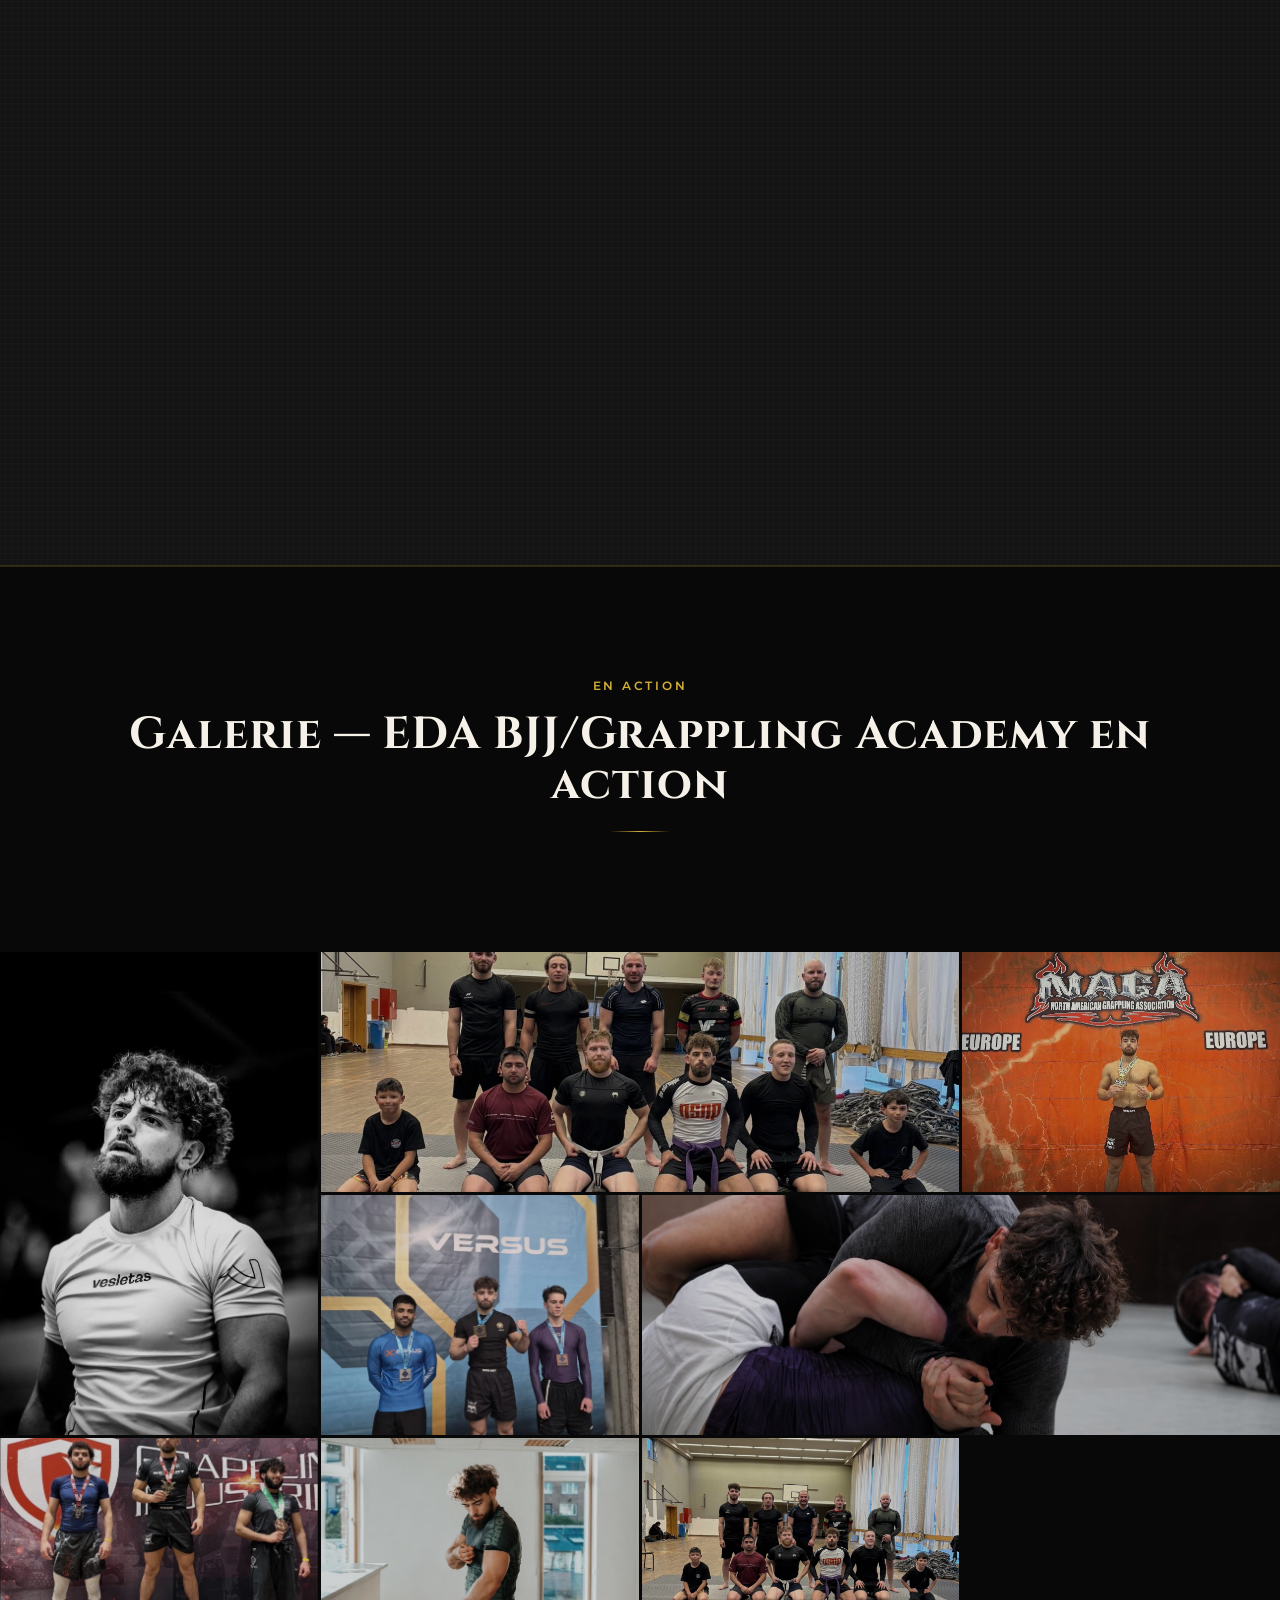
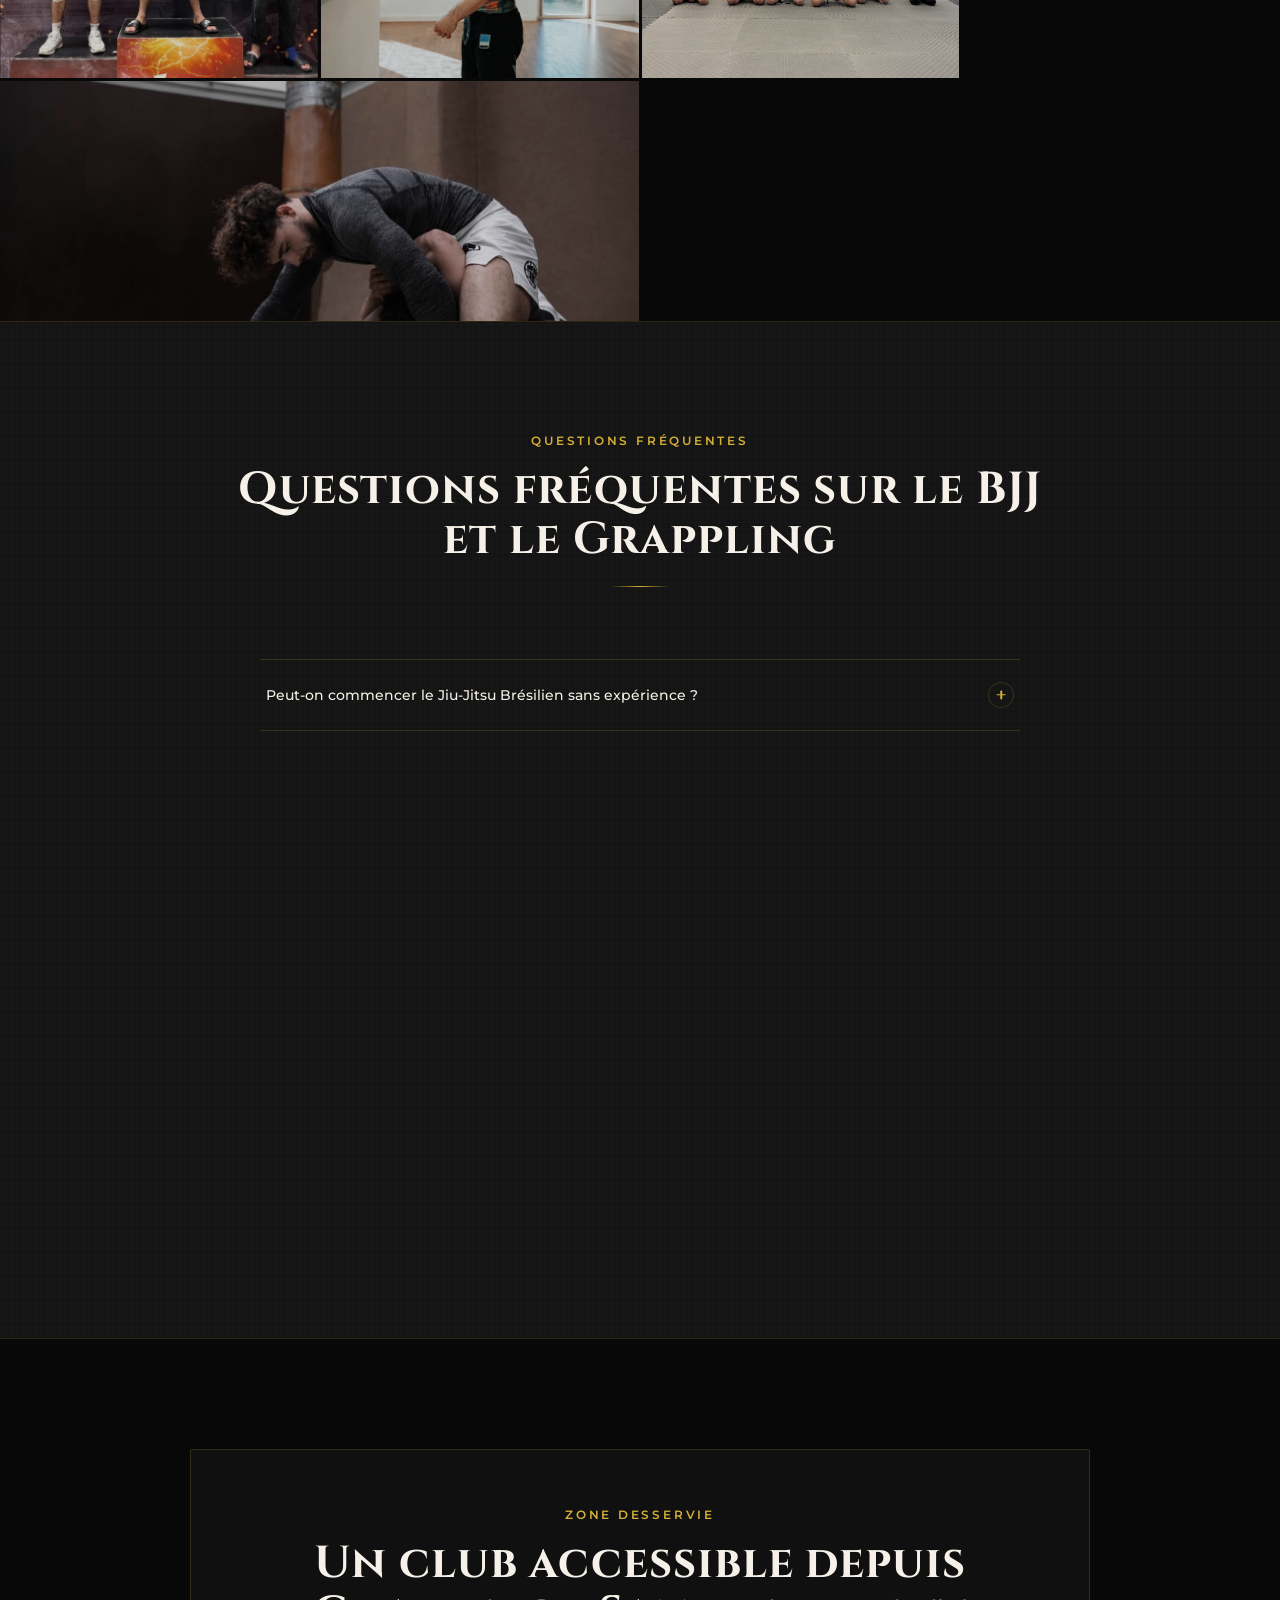
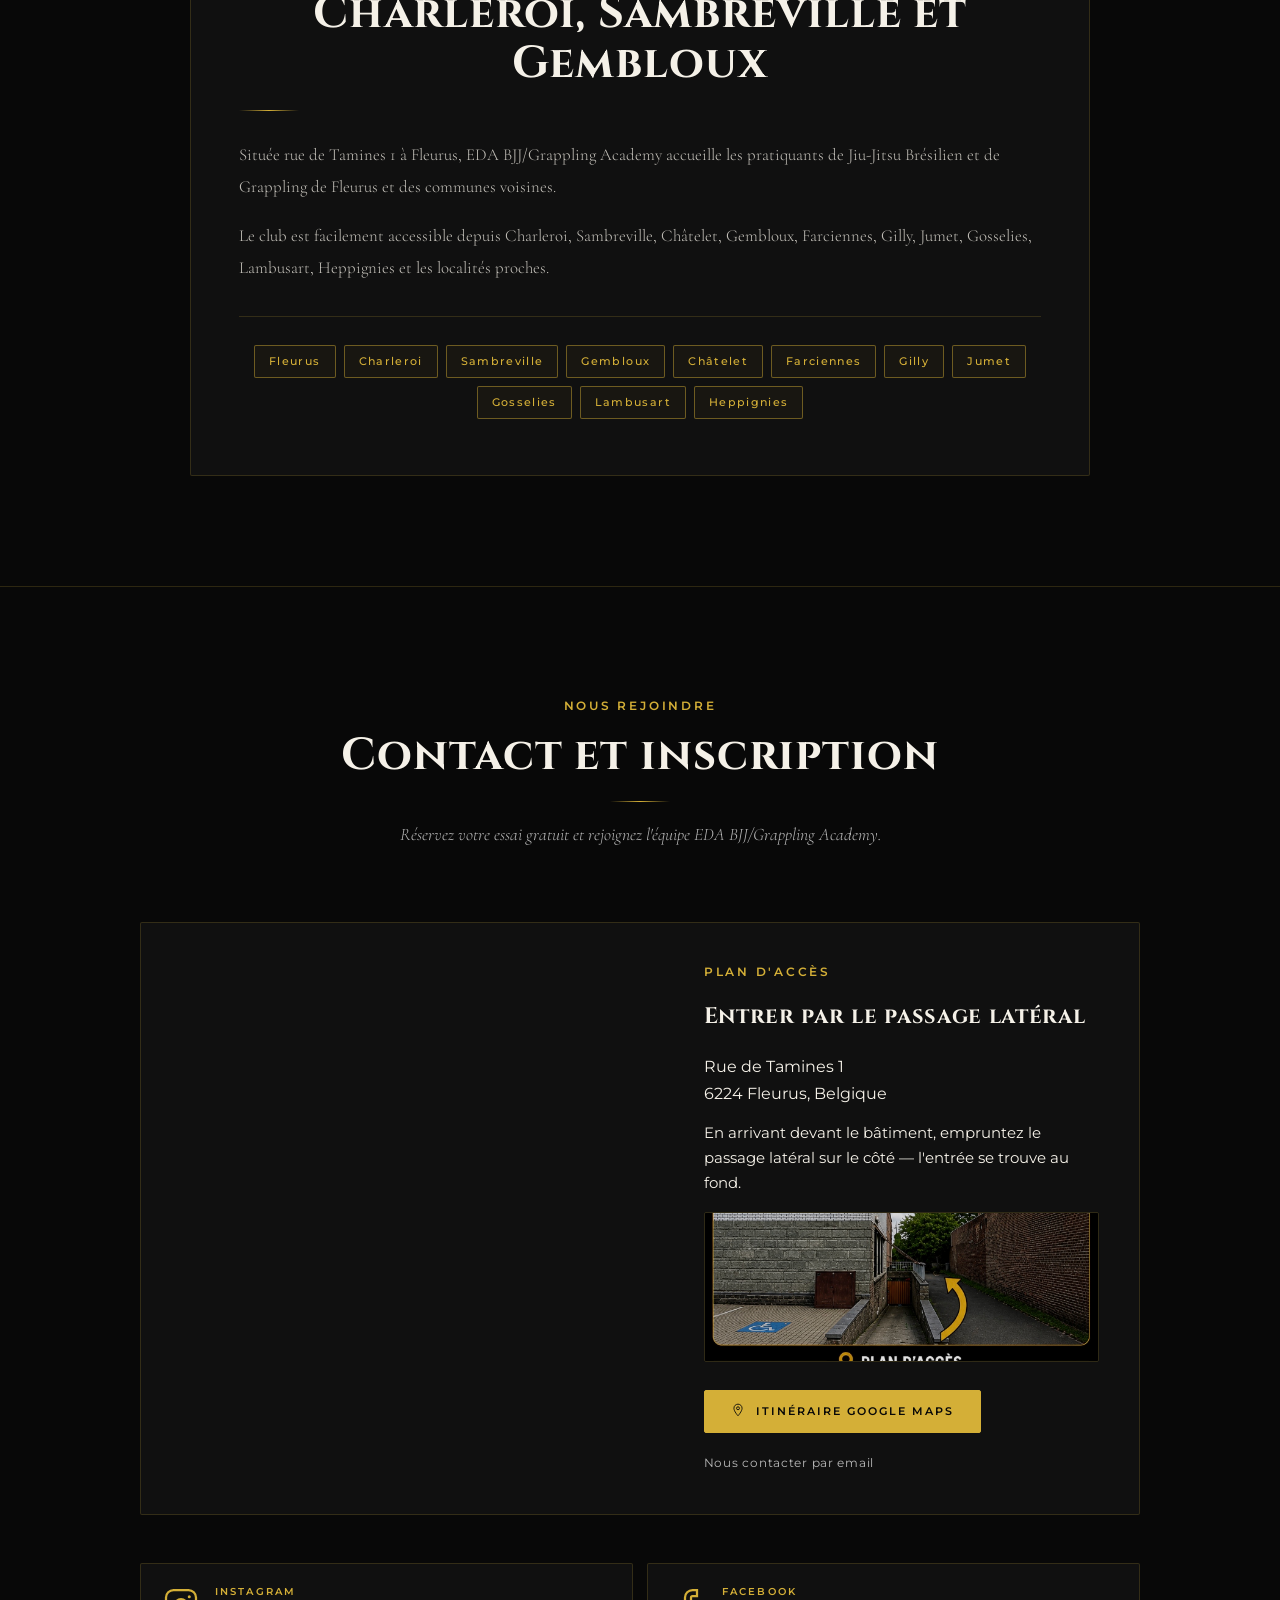
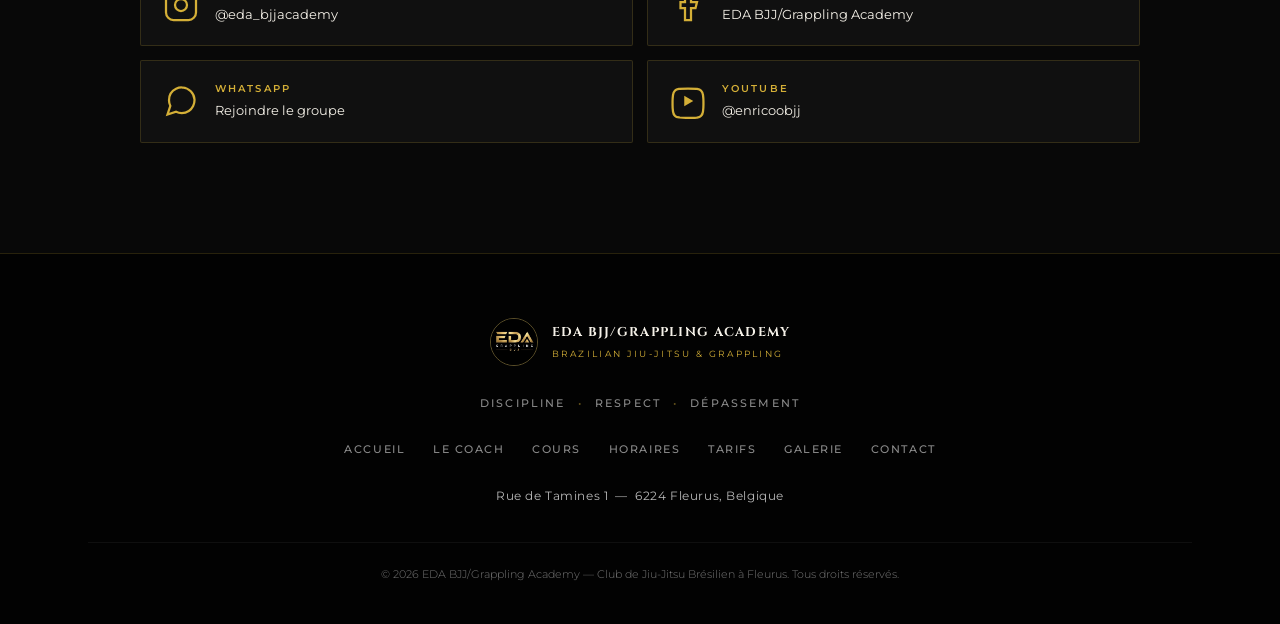
==== commit 7459fe0d: "Corrections critiques : schedule grid 3 colonnes, Schema.org logo + vendredi, contraste footer" ====
--- a/index.html
+++ b/index.html
@@ -44,7 +44,7 @@
     "description": "Club de Jiu-Jitsu Brésilien et Grappling à Fleurus, encadré par Enrico Démine. Cours pour tous niveaux, débutants bienvenus.",
     "url": "https://eda-academy.netlify.app/",
     "image": "https://eda-academy.netlify.app/assets/images/hero-sparring-nogi.jpg",
-    "logo": "https://eda-academy.netlify.app/assets/images/logo-medalion.jpg",
+    "logo": "https://eda-academy.netlify.app/assets/images/eda-bjj-grappling-academy-logo-officiel.png",
     "email": "enricodemine5@gmail.com",
     "address": {
       "@type": "PostalAddress",
@@ -73,6 +73,12 @@
         "dayOfWeek": ["Monday", "Wednesday"],
         "opens": "19:30",
         "closes": "21:00"
+      },
+      {
+        "@type": "OpeningHoursSpecification",
+        "dayOfWeek": ["Friday"],
+        "opens": "19:30",
+        "closes": "20:30"
       }
     ],
     "sameAs": [
--- a/style.css
+++ b/style.css
@@ -367,7 +367,7 @@
 .schedule__watermark img { width: 280px; height: 280px; object-fit: cover; border-radius: 50%; filter: grayscale(1); }
 .schedule__content { position: relative; z-index: 3; }
 
-.schedule__grid { display: grid; grid-template-columns: 1fr 1fr; gap: 28px; max-width: 780px; margin: 0 auto; }
+.schedule__grid { display: grid; grid-template-columns: repeat(3, 1fr); gap: 28px; max-width: 1100px; margin: 0 auto; }
 .schedule__day { background-color: rgba(16,16,16,0.85); border: 1px solid var(--color-border); border-radius: 2px; overflow: hidden; backdrop-filter: blur(8px); }
 .schedule__day-header { background: linear-gradient(135deg, rgba(212,175,55,0.14) 0%, rgba(212,175,55,0.04) 100%); border-bottom: 1px solid var(--color-border); padding: 18px 28px; }
 .schedule__day-name { font-family: var(--font-display); font-size: 1.05rem; font-weight: 600; letter-spacing: 0.07em; color: var(--color-gold); }
@@ -588,7 +588,7 @@
 .footer__brand-text { display: flex; flex-direction: column; gap: 2px; text-align: left; }
 .footer__brand-name { font-family: var(--font-display); font-size: 0.8rem; font-weight: 700; letter-spacing: 0.1em; color: var(--color-ivory); }
 .footer__brand-sub { font-family: var(--font-body); font-size: 0.58rem; font-weight: 400; letter-spacing: 0.25em; color: var(--color-gold); text-transform: uppercase; }
-.footer__values { display: flex; align-items: center; gap: 12px; font-family: var(--font-body); font-size: 0.68rem; font-weight: 500; letter-spacing: 0.2em; text-transform: uppercase; color: #6a6a6a; }
+.footer__values { display: flex; align-items: center; gap: 12px; font-family: var(--font-body); font-size: 0.68rem; font-weight: 500; letter-spacing: 0.2em; text-transform: uppercase; color: #8a8a8a; }
 .footer__sep { color: var(--color-border-strong); }
 .footer__nav { display: flex; flex-wrap: wrap; justify-content: center; gap: 6px 28px; }
 .footer__nav-link { font-family: var(--font-body); font-size: 0.68rem; font-weight: 500; letter-spacing: 0.14em; text-transform: uppercase; color: #8a8a8a; transition: color var(--tr-fast); }
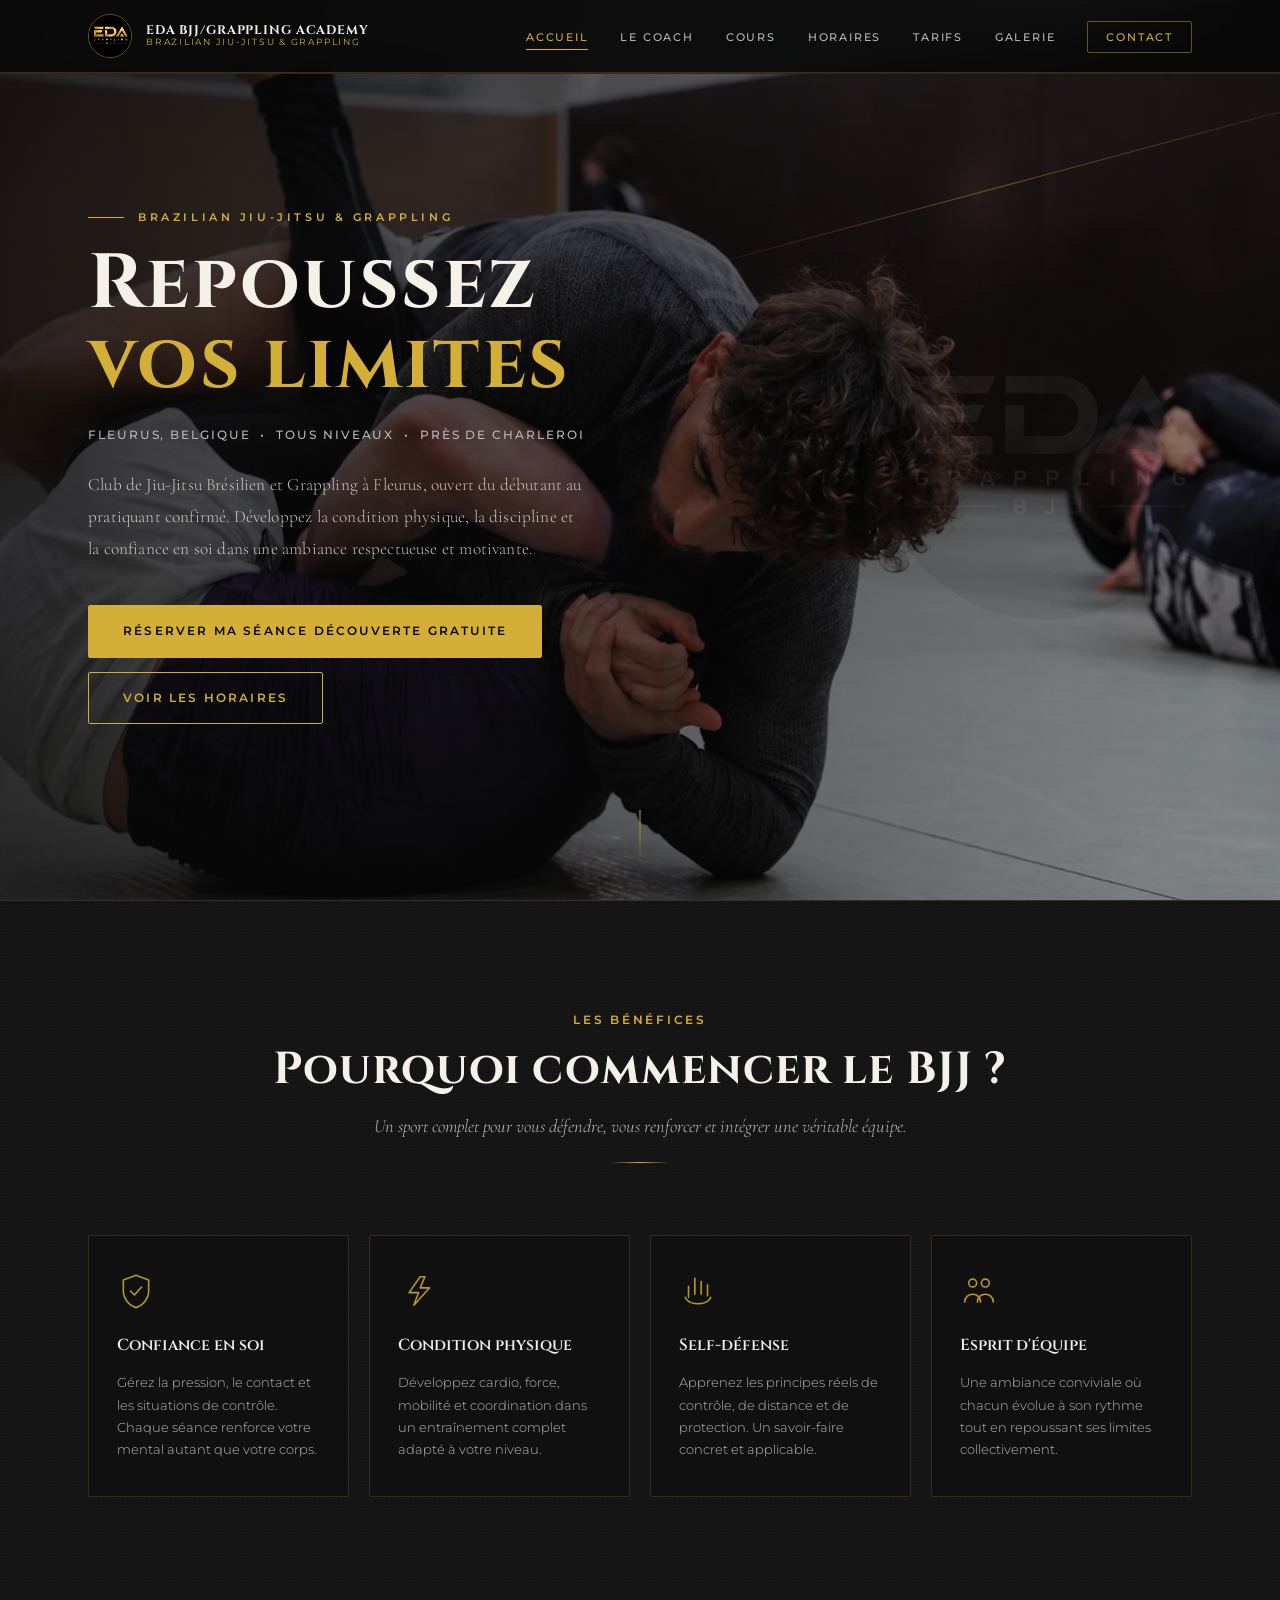
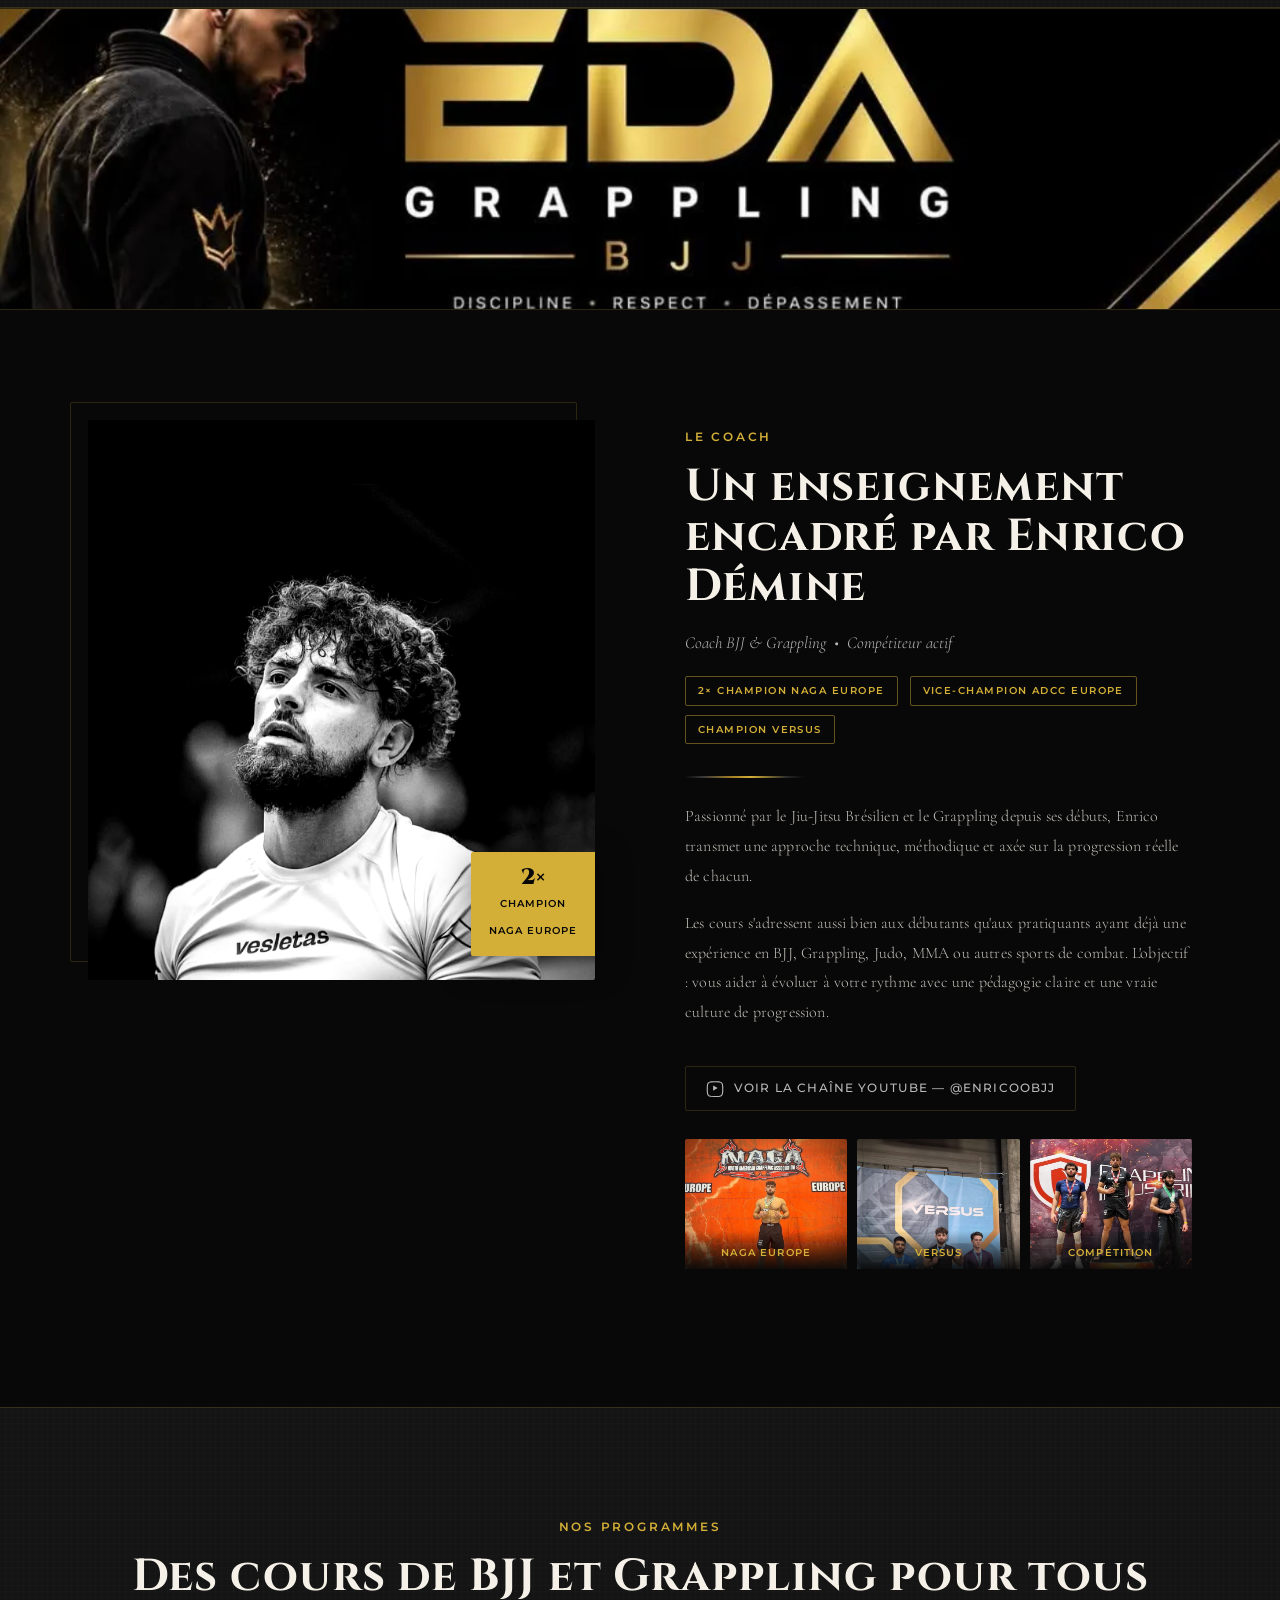
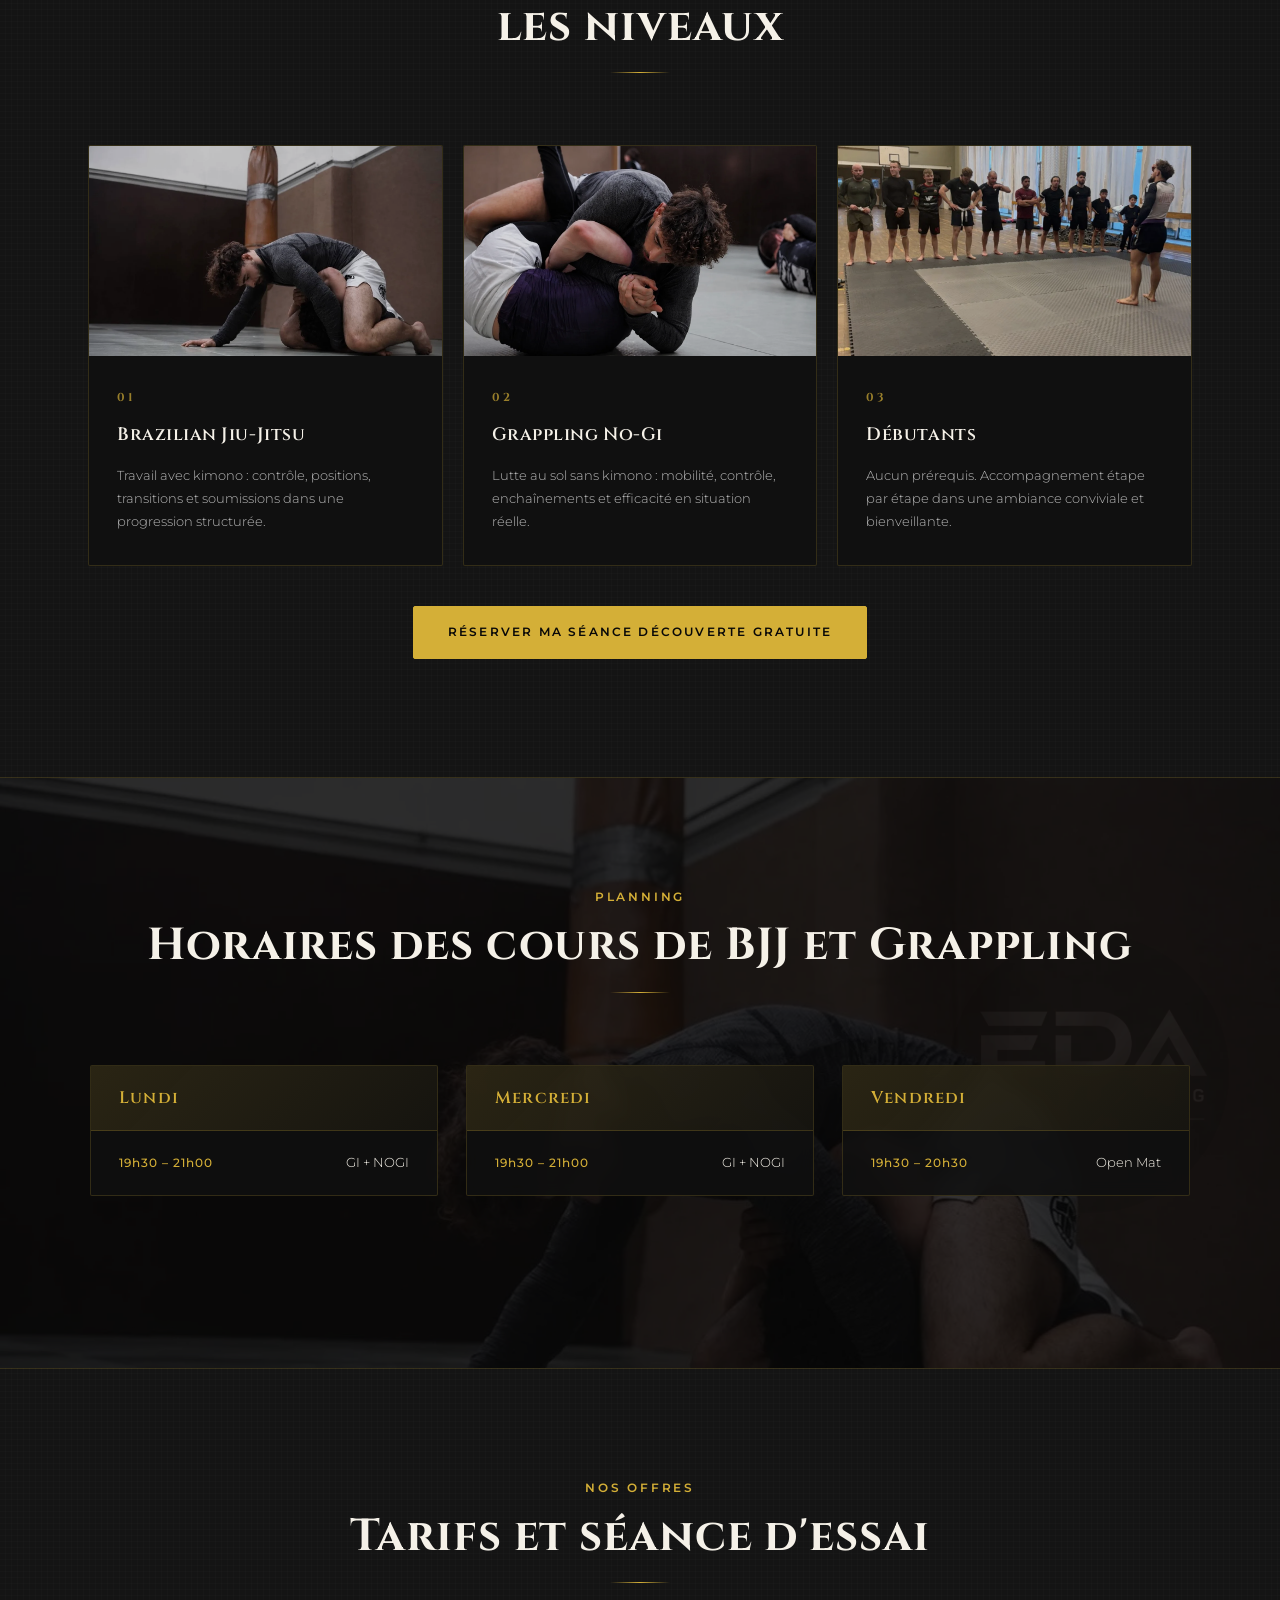
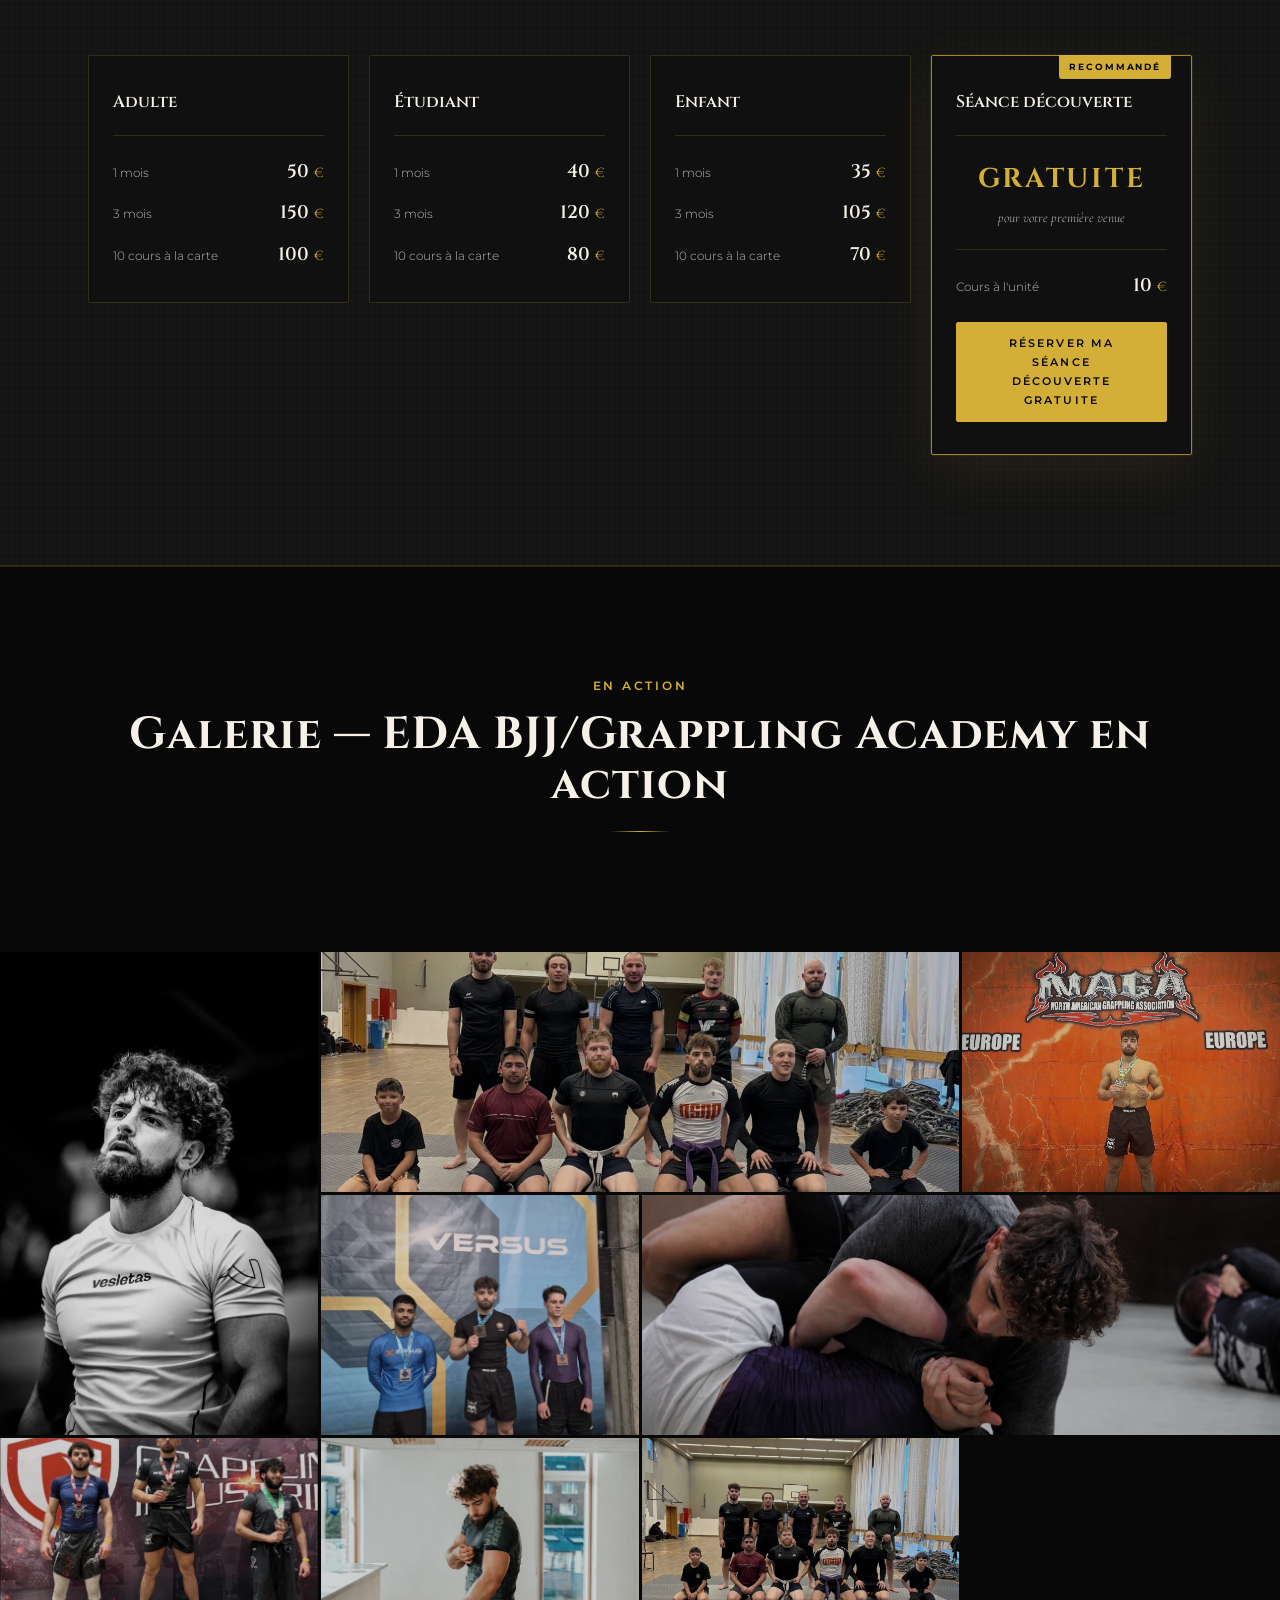
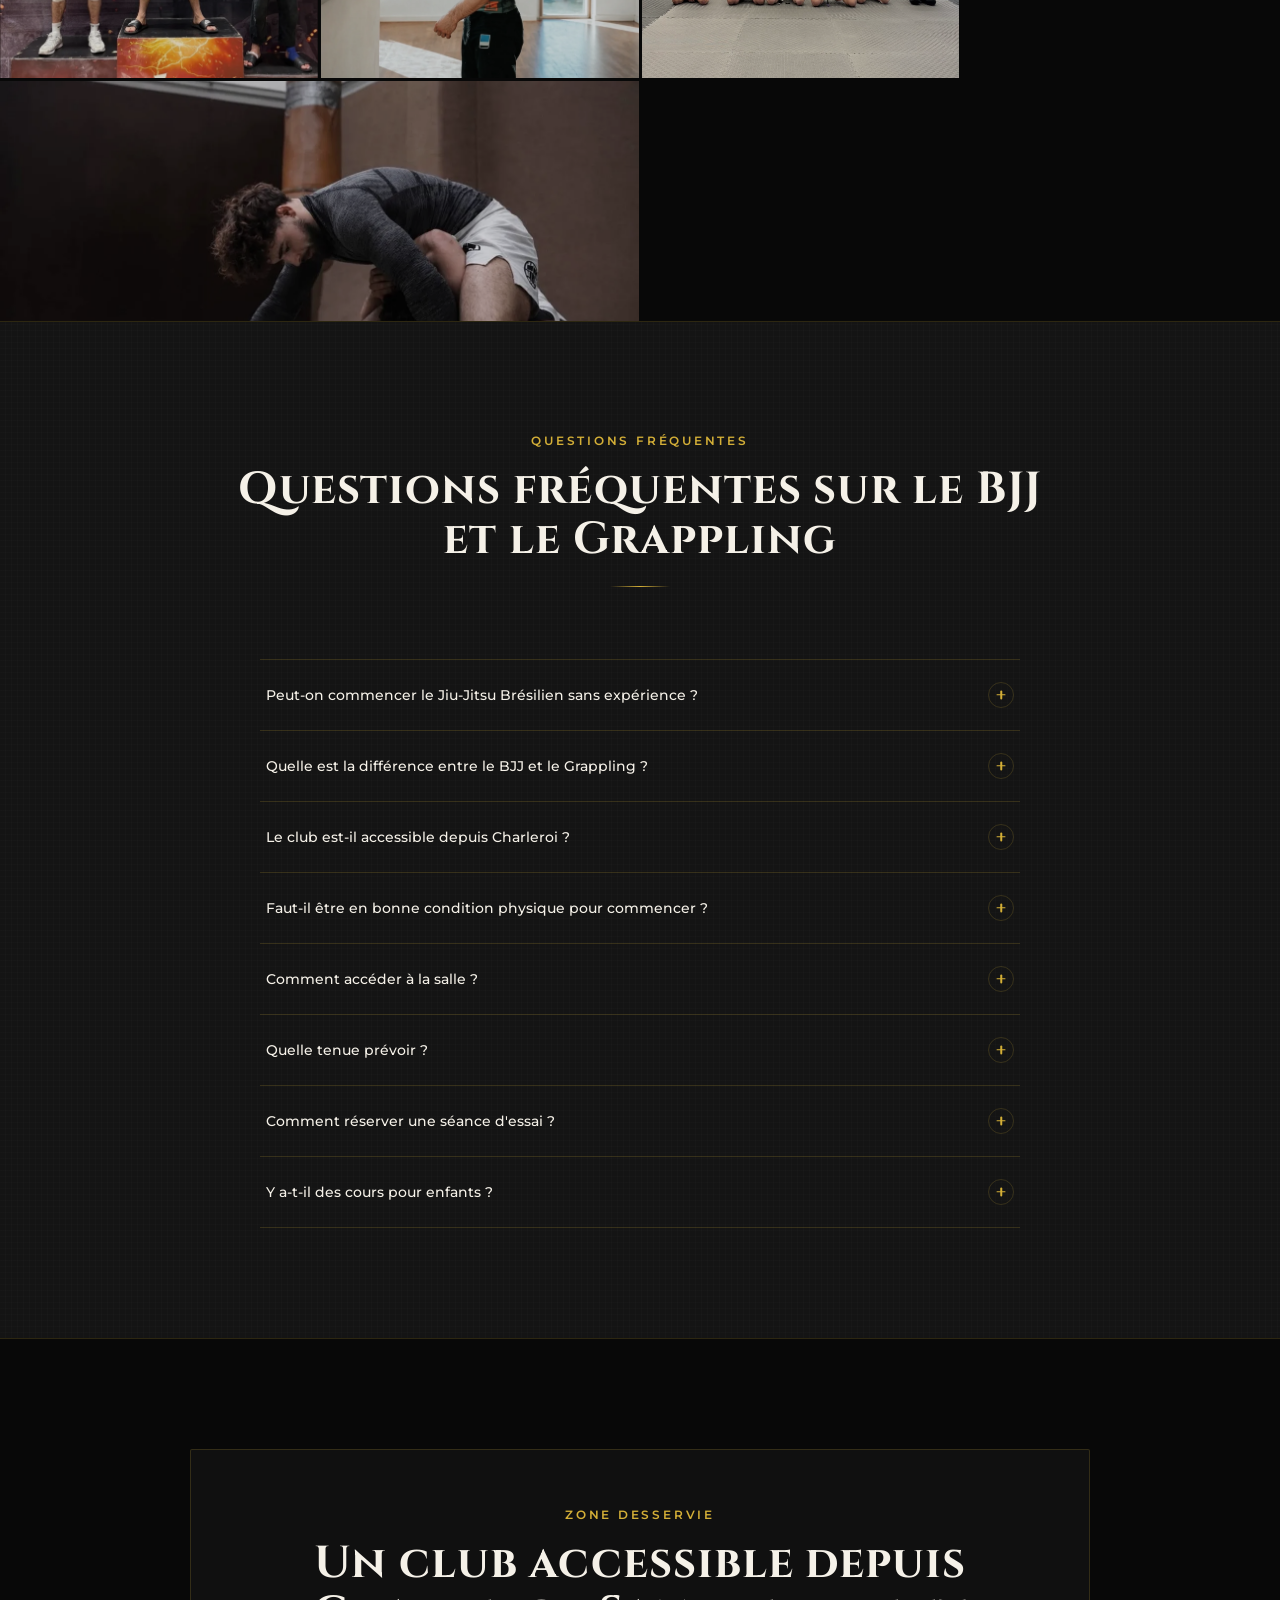
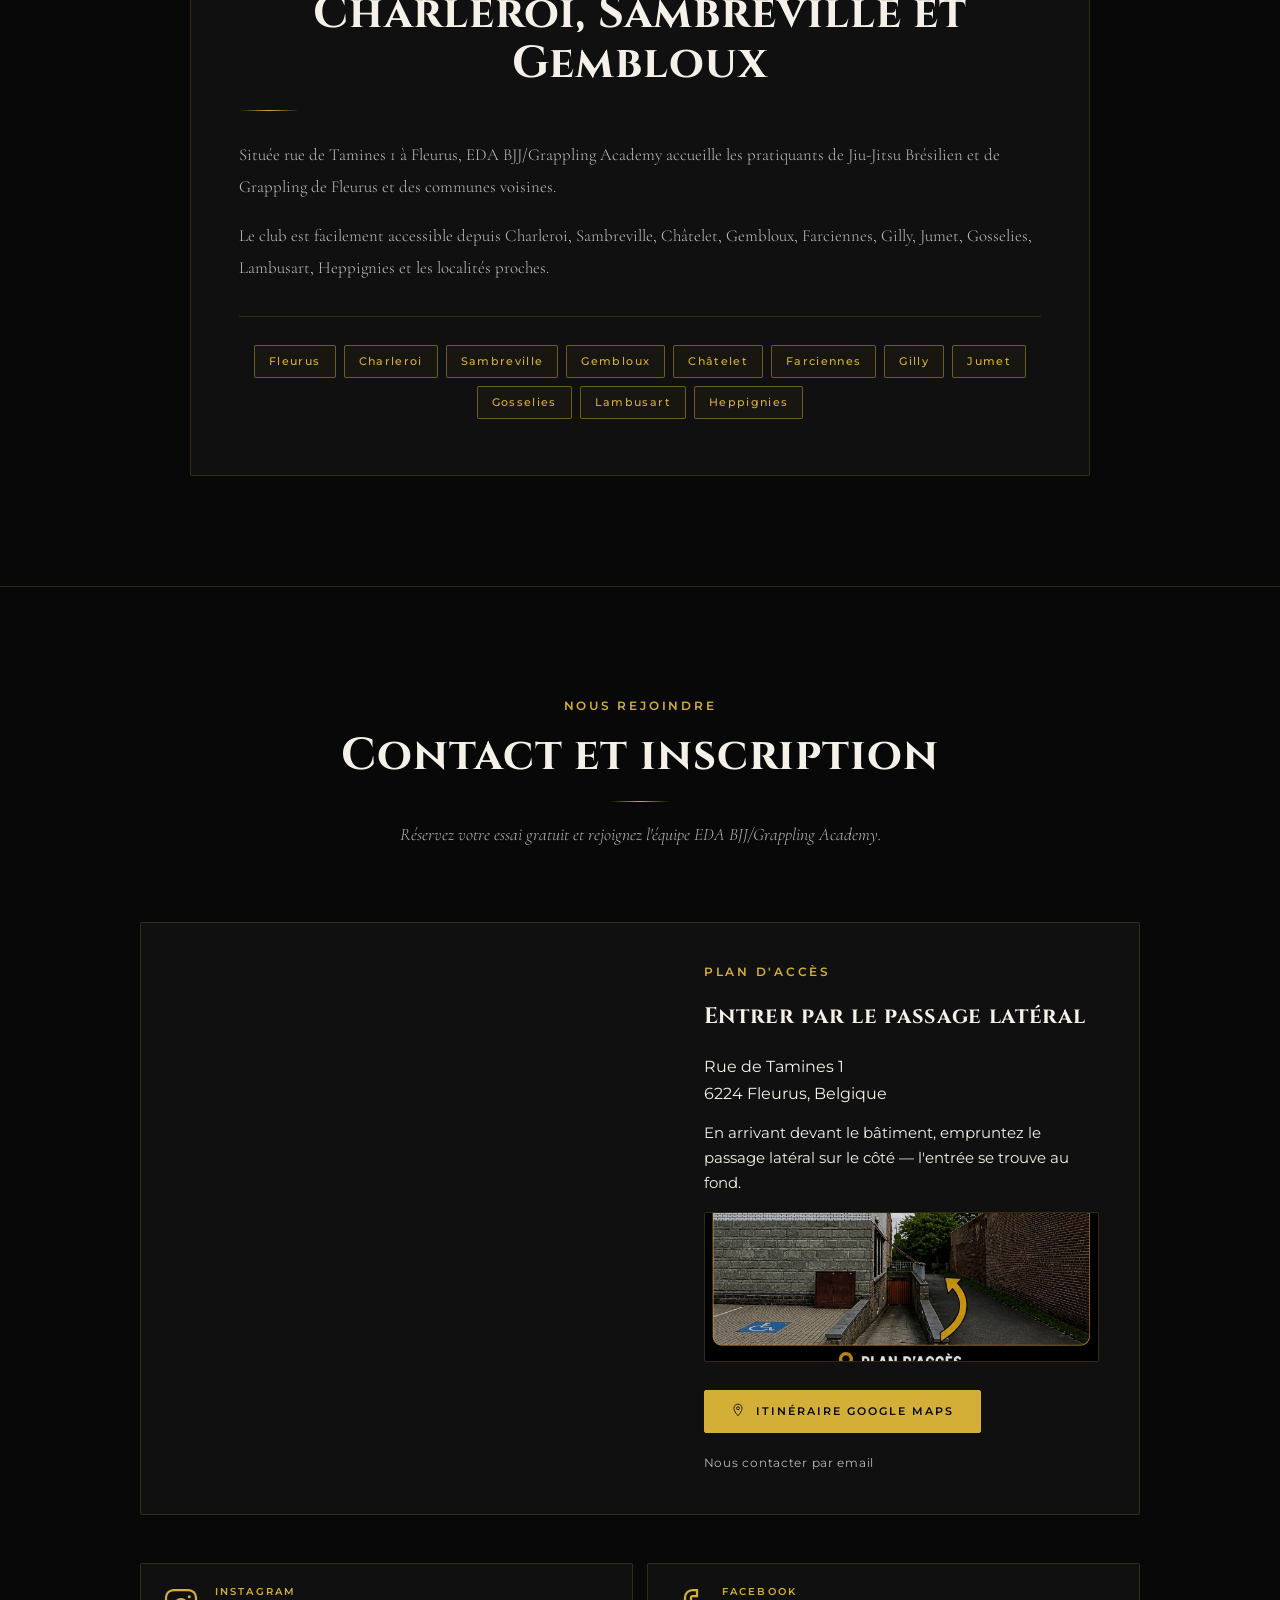
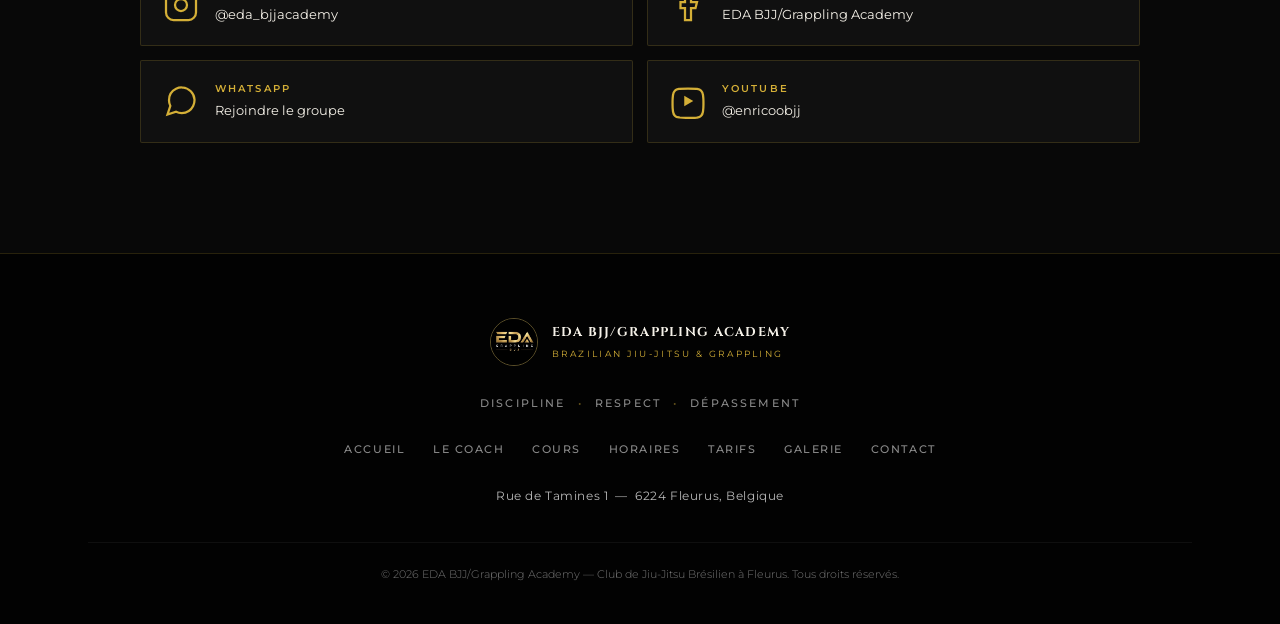
==== commit e58b8db1: "Optimisation images WebP : -55% de poids (4,3Mo → 1,9Mo) — toutes les JPG/PNG photos converties" ====
--- a/index.html
+++ b/index.html
@@ -22,7 +22,7 @@
   <meta property="og:locale" content="fr_BE" />
   <meta property="og:title" content="EDA BJJ/Grappling Academy | BJJ & Grappling à Fleurus" />
   <meta property="og:description" content="Cours de Jiu-Jitsu Brésilien et Grappling à Fleurus avec Enrico Démine. Club accessible depuis Charleroi, Sambreville, Gembloux et Châtelet." />
-  <meta property="og:image" content="https://eda-academy.netlify.app/assets/images/hero-sparring-nogi.jpg" />
+  <meta property="og:image" content="https://eda-academy.netlify.app/assets/images/hero-sparring-nogi.webp" />
   <meta property="og:image:alt" content="Brazilian Jiu-Jitsu et Grappling à EDA BJJ/Grappling Academy Fleurus" />
   <meta property="og:url" content="https://eda-academy.netlify.app/" />
   <meta property="og:site_name" content="EDA BJJ/Grappling Academy" />
@@ -31,7 +31,7 @@
   <meta name="twitter:card" content="summary_large_image" />
   <meta name="twitter:title" content="EDA BJJ/Grappling Academy — BJJ & Grappling à Fleurus" />
   <meta name="twitter:description" content="Club de Jiu-Jitsu Brésilien à Fleurus près de Charleroi. Coach Enrico Démine. Séance d'essai gratuite." />
-  <meta name="twitter:image" content="https://eda-academy.netlify.app/assets/images/hero-sparring-nogi.jpg" />
+  <meta name="twitter:image" content="https://eda-academy.netlify.app/assets/images/hero-sparring-nogi.webp" />
 
   <!-- Schema.org Local Business enrichi -->
   <script type="application/ld+json">
@@ -43,7 +43,7 @@
     "alternateName": "EDA Academy",
     "description": "Club de Jiu-Jitsu Brésilien et Grappling à Fleurus, encadré par Enrico Démine. Cours pour tous niveaux, débutants bienvenus.",
     "url": "https://eda-academy.netlify.app/",
-    "image": "https://eda-academy.netlify.app/assets/images/hero-sparring-nogi.jpg",
+    "image": "https://eda-academy.netlify.app/assets/images/hero-sparring-nogi.webp",
     "logo": "https://eda-academy.netlify.app/assets/images/eda-bjj-grappling-academy-logo-officiel.png",
     "email": "enricodemine5@gmail.com",
     "address": {
@@ -181,7 +181,7 @@
   <link href="https://fonts.googleapis.com/css2?family=Cinzel:wght@400;600;700;900&family=Cormorant+Garamond:ital,wght@0,300;0,400;0,600;1,300;1,400&family=Montserrat:wght@300;400;500;600;700&display=swap" rel="stylesheet" />
 
   <!-- Preload LCP : image hero chargée en priorité absolue -->
-  <link rel="preload" as="image" href="assets/images/hero-sparring-nogi.jpg" fetchpriority="high" />
+  <link rel="preload" as="image" href="assets/images/hero-sparring-nogi.webp" type="image/webp" fetchpriority="high" />
 
   <link rel="stylesheet" href="style.css" />
 </head>
@@ -237,7 +237,7 @@
 
   <!-- ============================================================ HERO -->
   <section class="hero" id="accueil" aria-label="Accueil EDA BJJ/Grappling Academy">
-    <img src="assets/images/hero-sparring-nogi.jpg" alt="Entraînement de Brazilian Jiu-Jitsu à EDA BJJ/Grappling Academy Fleurus" class="hero__bg-img" width="1289" height="1023" fetchpriority="high" />
+    <img src="assets/images/hero-sparring-nogi.webp" alt="Entraînement de Brazilian Jiu-Jitsu à EDA BJJ/Grappling Academy Fleurus" class="hero__bg-img" width="1289" height="1023" fetchpriority="high" />
     <div class="hero__overlay"></div>
     <div class="hero__diagonal" aria-hidden="true"></div>
     <div class="hero__watermark" aria-hidden="true">
@@ -305,7 +305,7 @@
   <section class="valeurs-club" aria-label="EDA BJJ/Grappling Academy — Discipline, Respect, Dépassement">
     <div class="valeurs-club__inner">
       <img
-        src="assets/images/eda-bjj-grappling-academy-banniere-officielle.png"
+        src="assets/images/eda-bjj-grappling-academy-banniere-officielle.webp"
         alt="EDA BJJ/Grappling Academy — Discipline, Respect, Dépassement — Club de Brazilian Jiu-Jitsu et Grappling à Fleurus"
         class="valeurs-club__img"
         loading="lazy"
@@ -320,7 +320,7 @@
     <div class="container">
       <div class="coach__inner">
         <div class="coach__image-wrap reveal">
-          <img src="assets/images/coach-portrait-nb.jpg" alt="Enrico Démine, coach de Jiu-Jitsu Brésilien et Grappling à Fleurus" class="coach__photo" loading="lazy" width="1290" height="1955" />
+          <img src="assets/images/coach-portrait-nb.webp" alt="Enrico Démine, coach de Jiu-Jitsu Brésilien et Grappling à Fleurus" class="coach__photo" loading="lazy" width="1290" height="1955" />
           <div class="coach__image-accent" aria-hidden="true"></div>
           <div class="coach__photo-badge" aria-hidden="true">
             <span class="coach__photo-badge-num">2×</span>
@@ -348,15 +348,15 @@
 
           <div class="coach__gallery">
             <div class="coach__gallery-item">
-              <img src="assets/images/palmares-naga-europe.jpg" alt="Enrico Démine, champion NAGA Europe BJJ" loading="lazy" width="1289" height="954" />
+              <img src="assets/images/palmares-naga-europe.webp" alt="Enrico Démine, champion NAGA Europe BJJ" loading="lazy" width="1289" height="954" />
               <span class="coach__gallery-caption">NAGA Europe</span>
             </div>
             <div class="coach__gallery-item">
-              <img src="assets/images/palmares-versus-podium.jpg" alt="Podium Versus — compétition Grappling" loading="lazy" width="1289" height="1709" />
+              <img src="assets/images/palmares-versus-podium.webp" alt="Podium Versus — compétition Grappling" loading="lazy" width="1289" height="1709" />
               <span class="coach__gallery-caption">Versus</span>
             </div>
             <div class="coach__gallery-item">
-              <img src="assets/images/palmares-podium-gi.jpg" alt="Podium Grappling Industries — Enrico Démine, 1re place" loading="lazy" width="1290" height="1315" />
+              <img src="assets/images/palmares-podium-gi.webp" alt="Podium Grappling Industries — Enrico Démine, 1re place" loading="lazy" width="1290" height="1315" />
               <span class="coach__gallery-caption">Compétition</span>
             </div>
           </div>
@@ -377,7 +377,7 @@
       <div class="courses__grid">
         <div class="courses__card reveal">
           <div class="courses__card-img-wrap">
-            <img src="assets/images/training-sol-grappling.jpg" alt="Entraînement grappling au sol à EDA BJJ/Grappling Academy Fleurus" class="courses__card-img" loading="lazy" width="1289" height="844" />
+            <img src="assets/images/training-sol-grappling.webp" alt="Entraînement grappling au sol à EDA BJJ/Grappling Academy Fleurus" class="courses__card-img" loading="lazy" width="1289" height="844" />
           </div>
           <div class="courses__card-body">
             <div class="courses__card-num" aria-hidden="true">01</div>
@@ -387,7 +387,7 @@
         </div>
         <div class="courses__card reveal">
           <div class="courses__card-img-wrap">
-            <img src="assets/images/hero-sparring-nogi.jpg" alt="Cours de Grappling No-Gi à EDA BJJ/Grappling Academy Fleurus" class="courses__card-img" loading="lazy" width="1289" height="1023" />
+            <img src="assets/images/hero-sparring-nogi.webp" alt="Cours de Grappling No-Gi à EDA BJJ/Grappling Academy Fleurus" class="courses__card-img" loading="lazy" width="1289" height="1023" />
           </div>
           <div class="courses__card-body">
             <div class="courses__card-num" aria-hidden="true">02</div>
@@ -397,7 +397,7 @@
         </div>
         <div class="courses__card reveal">
           <div class="courses__card-img-wrap">
-            <img src="assets/images/entrainement-bjj-collectif-eda-fleurus.jpg" alt="Cours collectif de BJJ et Grappling pour débutants à EDA BJJ/Grappling Academy Fleurus" class="courses__card-img" loading="lazy" width="1289" height="1613" />
+            <img src="assets/images/entrainement-bjj-collectif-eda-fleurus.webp" alt="Cours collectif de BJJ et Grappling pour débutants à EDA BJJ/Grappling Academy Fleurus" class="courses__card-img" loading="lazy" width="1289" height="1613" />
           </div>
           <div class="courses__card-body">
             <div class="courses__card-num" aria-hidden="true">03</div>
@@ -415,7 +415,7 @@
 
   <!-- ============================================================ HORAIRES -->
   <section class="section schedule" id="horaires" aria-label="Horaires des cours">
-    <img src="assets/images/training-sol-grappling.jpg" alt="" class="schedule__bg-img" loading="lazy" width="1289" height="844" />
+    <img src="assets/images/training-sol-grappling.webp" alt="" class="schedule__bg-img" loading="lazy" width="1289" height="844" />
     <div class="schedule__overlay"></div>
     <div class="schedule__watermark" aria-hidden="true">
       <img src="assets/images/eda-bjj-grappling-academy-logo-officiel.png" alt="" loading="lazy" width="340" height="340" />
@@ -513,39 +513,39 @@
     </div>
     <div class="gallery__grid">
       <div class="gallery__item gallery__item--tall reveal" role="button" tabindex="0" aria-label="Agrandir : Portrait d'Enrico Démine, coach BJJ et Grappling">
-        <img src="assets/images/coach-portrait-nb.jpg" alt="Portrait d'Enrico Démine, coach BJJ et Grappling à Fleurus" loading="lazy" width="1290" height="1955" />
+        <img src="assets/images/coach-portrait-nb.webp" alt="Portrait d'Enrico Démine, coach BJJ et Grappling à Fleurus" loading="lazy" width="1290" height="1955" />
         <div class="gallery__item-overlay"><span>Enrico en compétition</span></div>
       </div>
       <div class="gallery__item gallery__item--wide reveal" role="button" tabindex="0" aria-label="Agrandir : Photo de groupe EDA BJJ/Grappling Academy">
-        <img src="assets/images/membres-eda-bjj-grappling-academy-fleurus.jpg" alt="Photo de groupe — membres de l'EDA BJJ/Grappling Academy à Fleurus, adultes et enfants sur le tatami" loading="lazy" width="1289" height="1720" />
+        <img src="assets/images/membres-eda-bjj-grappling-academy-fleurus.webp" alt="Photo de groupe — membres de l'EDA BJJ/Grappling Academy à Fleurus, adultes et enfants sur le tatami" loading="lazy" width="1289" height="1720" />
         <div class="gallery__item-overlay"><span>L'équipe EDA</span></div>
       </div>
       <div class="gallery__item reveal" role="button" tabindex="0" aria-label="Agrandir : Champion NAGA Europe">
-        <img src="assets/images/palmares-naga-europe.jpg" alt="Champion NAGA Europe — BJJ Fleurus" loading="lazy" width="1289" height="954" />
+        <img src="assets/images/palmares-naga-europe.webp" alt="Champion NAGA Europe — BJJ Fleurus" loading="lazy" width="1289" height="954" />
         <div class="gallery__item-overlay"><span>Champion NAGA Europe</span></div>
       </div>
       <div class="gallery__item reveal" role="button" tabindex="0" aria-label="Agrandir : Podium Versus">
-        <img src="assets/images/palmares-versus-podium.jpg" alt="Podium Versus — Grappling Belgique" loading="lazy" width="1289" height="1709" />
+        <img src="assets/images/palmares-versus-podium.webp" alt="Podium Versus — Grappling Belgique" loading="lazy" width="1289" height="1709" />
         <div class="gallery__item-overlay"><span>Champion Versus</span></div>
       </div>
       <div class="gallery__item gallery__item--wide reveal" role="button" tabindex="0" aria-label="Agrandir : Entraînement Grappling No-Gi">
-        <img src="assets/images/hero-sparring-nogi.jpg" alt="Entraînement Grappling à EDA BJJ/Grappling Academy Fleurus" loading="lazy" width="1289" height="1023" />
+        <img src="assets/images/hero-sparring-nogi.webp" alt="Entraînement Grappling à EDA BJJ/Grappling Academy Fleurus" loading="lazy" width="1289" height="1023" />
         <div class="gallery__item-overlay"><span>Grappling No-Gi</span></div>
       </div>
       <div class="gallery__item reveal" role="button" tabindex="0" aria-label="Agrandir : Palmarès Grappling Industries">
-        <img src="assets/images/palmares-podium-gi.jpg" alt="Podium Grappling Industries — Enrico Démine, 1re place" loading="lazy" width="1290" height="1315" />
+        <img src="assets/images/palmares-podium-gi.webp" alt="Podium Grappling Industries — Enrico Démine, 1re place" loading="lazy" width="1290" height="1315" />
         <div class="gallery__item-overlay"><span>Palmarès</span></div>
       </div>
       <div class="gallery__item reveal" role="button" tabindex="0" aria-label="Agrandir : Enrico Démine à l'entraînement">
-        <img src="assets/images/coach-salle-lumiere.jpg" alt="Enrico Démine en préparation avant entraînement" loading="lazy" width="1289" height="1680" />
+        <img src="assets/images/coach-salle-lumiere.webp" alt="Enrico Démine en préparation avant entraînement" loading="lazy" width="1289" height="1680" />
         <div class="gallery__item-overlay"><span>À l'entraînement</span></div>
       </div>
       <div class="gallery__item reveal" role="button" tabindex="0" aria-label="Agrandir : Cours collectif EDA BJJ/Grappling Academy">
-        <img src="assets/images/groupe-club-bjj-grappling-fleurus.jpg" alt="Cours collectif de grappling — membres du club EDA BJJ/Grappling Academy à Fleurus" loading="lazy" width="1289" height="1720" />
+        <img src="assets/images/groupe-club-bjj-grappling-fleurus.webp" alt="Cours collectif de grappling — membres du club EDA BJJ/Grappling Academy à Fleurus" loading="lazy" width="1289" height="1720" />
         <div class="gallery__item-overlay"><span>Cours collectif</span></div>
       </div>
       <div class="gallery__item gallery__item--wide reveal" role="button" tabindex="0" aria-label="Agrandir : Technique de Jiu-Jitsu Brésilien">
-        <img src="assets/images/training-sol-grappling.jpg" alt="Technique de Jiu-Jitsu Brésilien à Fleurus" loading="lazy" width="1289" height="844" />
+        <img src="assets/images/training-sol-grappling.webp" alt="Technique de Jiu-Jitsu Brésilien à Fleurus" loading="lazy" width="1289" height="844" />
         <div class="gallery__item-overlay"><span>Technique BJJ</span></div>
       </div>
     </div>
@@ -657,7 +657,7 @@
           <h3 class="contact__access-title">Entrer par le passage latéral</h3>
           <p class="contact__access-text">Rue de Tamines 1<br />6224 Fleurus, Belgique</p>
           <p class="contact__access-text" style="margin-top:14px;font-size:0.92rem;">En arrivant devant le bâtiment, empruntez le passage latéral sur le côté — l'entrée se trouve au fond.</p>
-          <img src="assets/images/acces-entree-passage.jpg" alt="Accès latéral vers la salle EDA BJJ/Grappling Academy à Fleurus" class="contact__access-photo" loading="lazy" width="1289" height="966" />
+          <img src="assets/images/acces-entree-passage.webp" alt="Accès latéral vers la salle EDA BJJ/Grappling Academy à Fleurus" class="contact__access-photo" loading="lazy" width="1289" height="966" />
           <div class="contact__access-ctas">
             <a href="https://www.google.com/maps/dir/?api=1&destination=Rue%20de%20Tamines%201%2C%206224%20Fleurus%2C%20Belgique" target="_blank" rel="noopener noreferrer" class="btn btn--primary btn--sm">
               <svg viewBox="0 0 24 24" fill="none" stroke="currentColor" stroke-width="1.5" width="14" height="14" aria-hidden="true" style="margin-right:6px;vertical-align:-2px;"><path d="M12 2C8.1 2 5 5.1 5 9c0 5.3 7 13 7 13s7-7.7 7-13c0-3.9-3.1-7-7-7z"/><circle cx="12" cy="9" r="2.5"/></svg>
